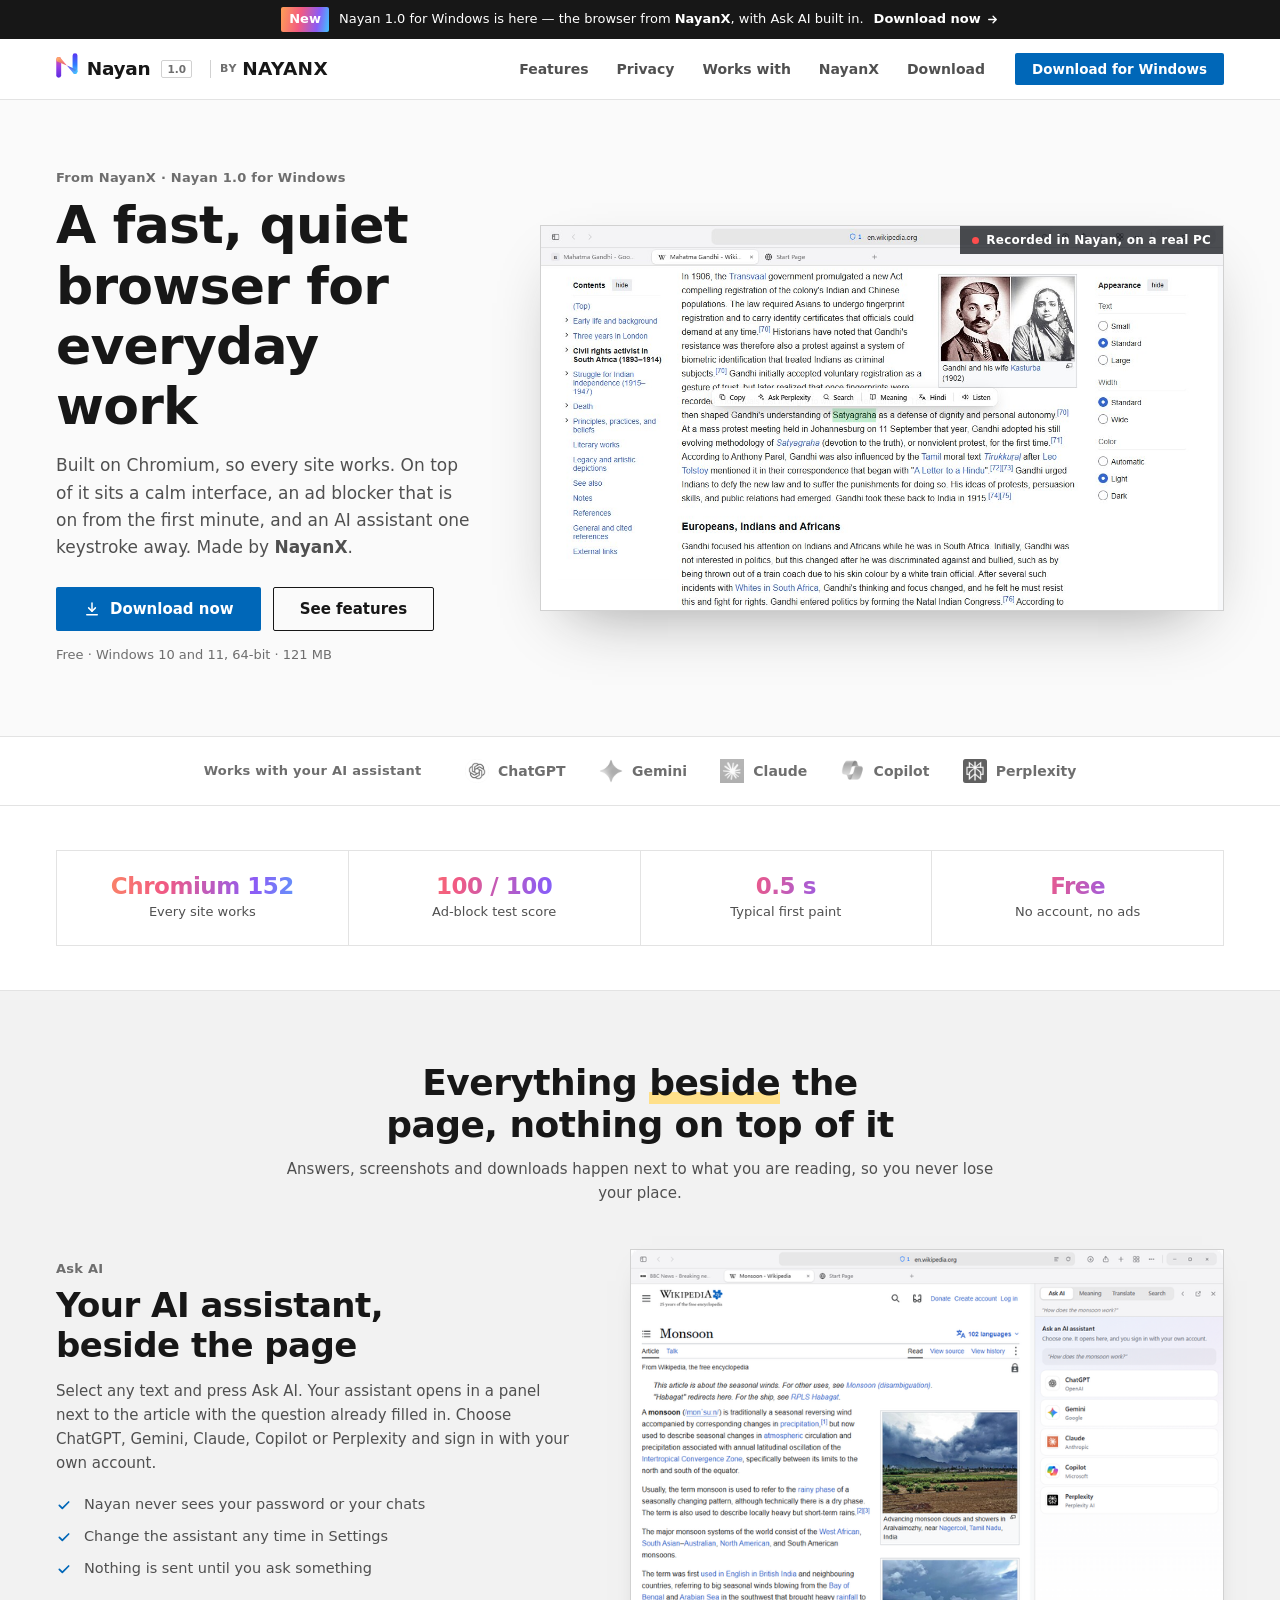
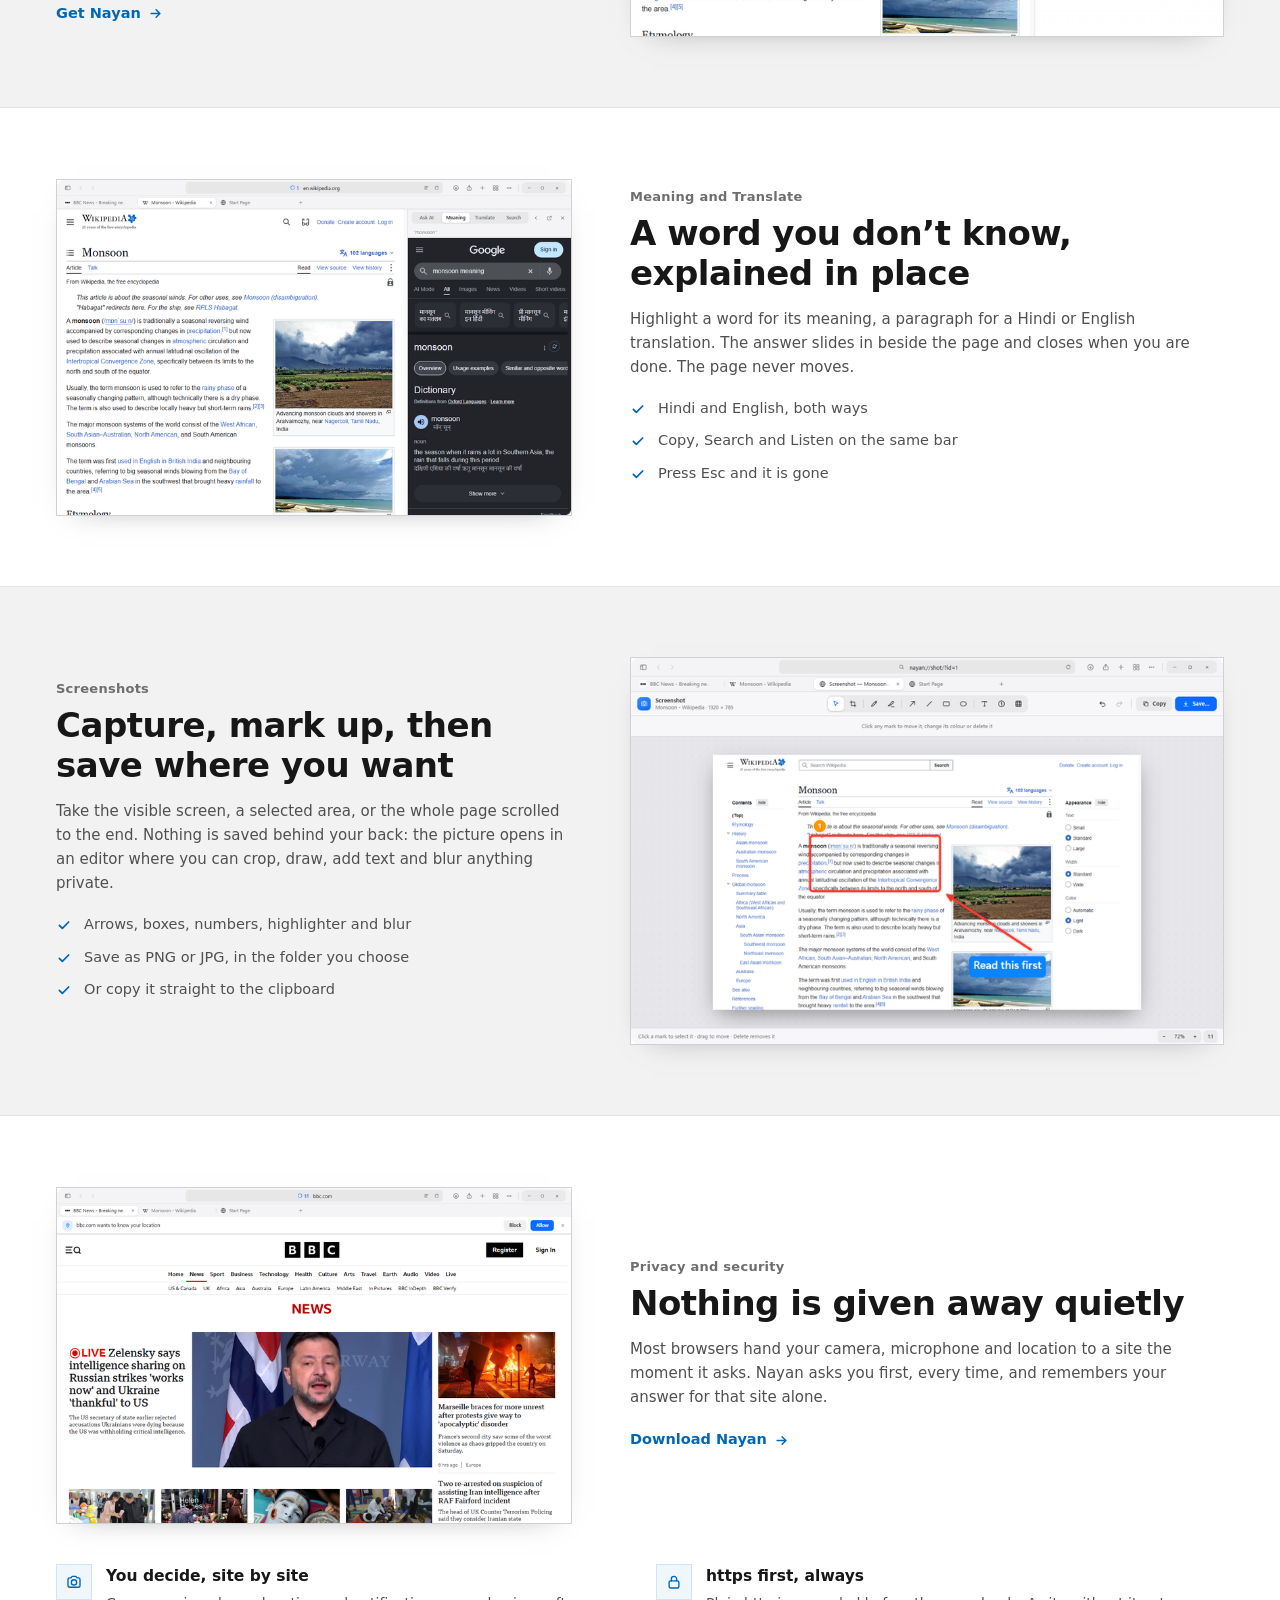
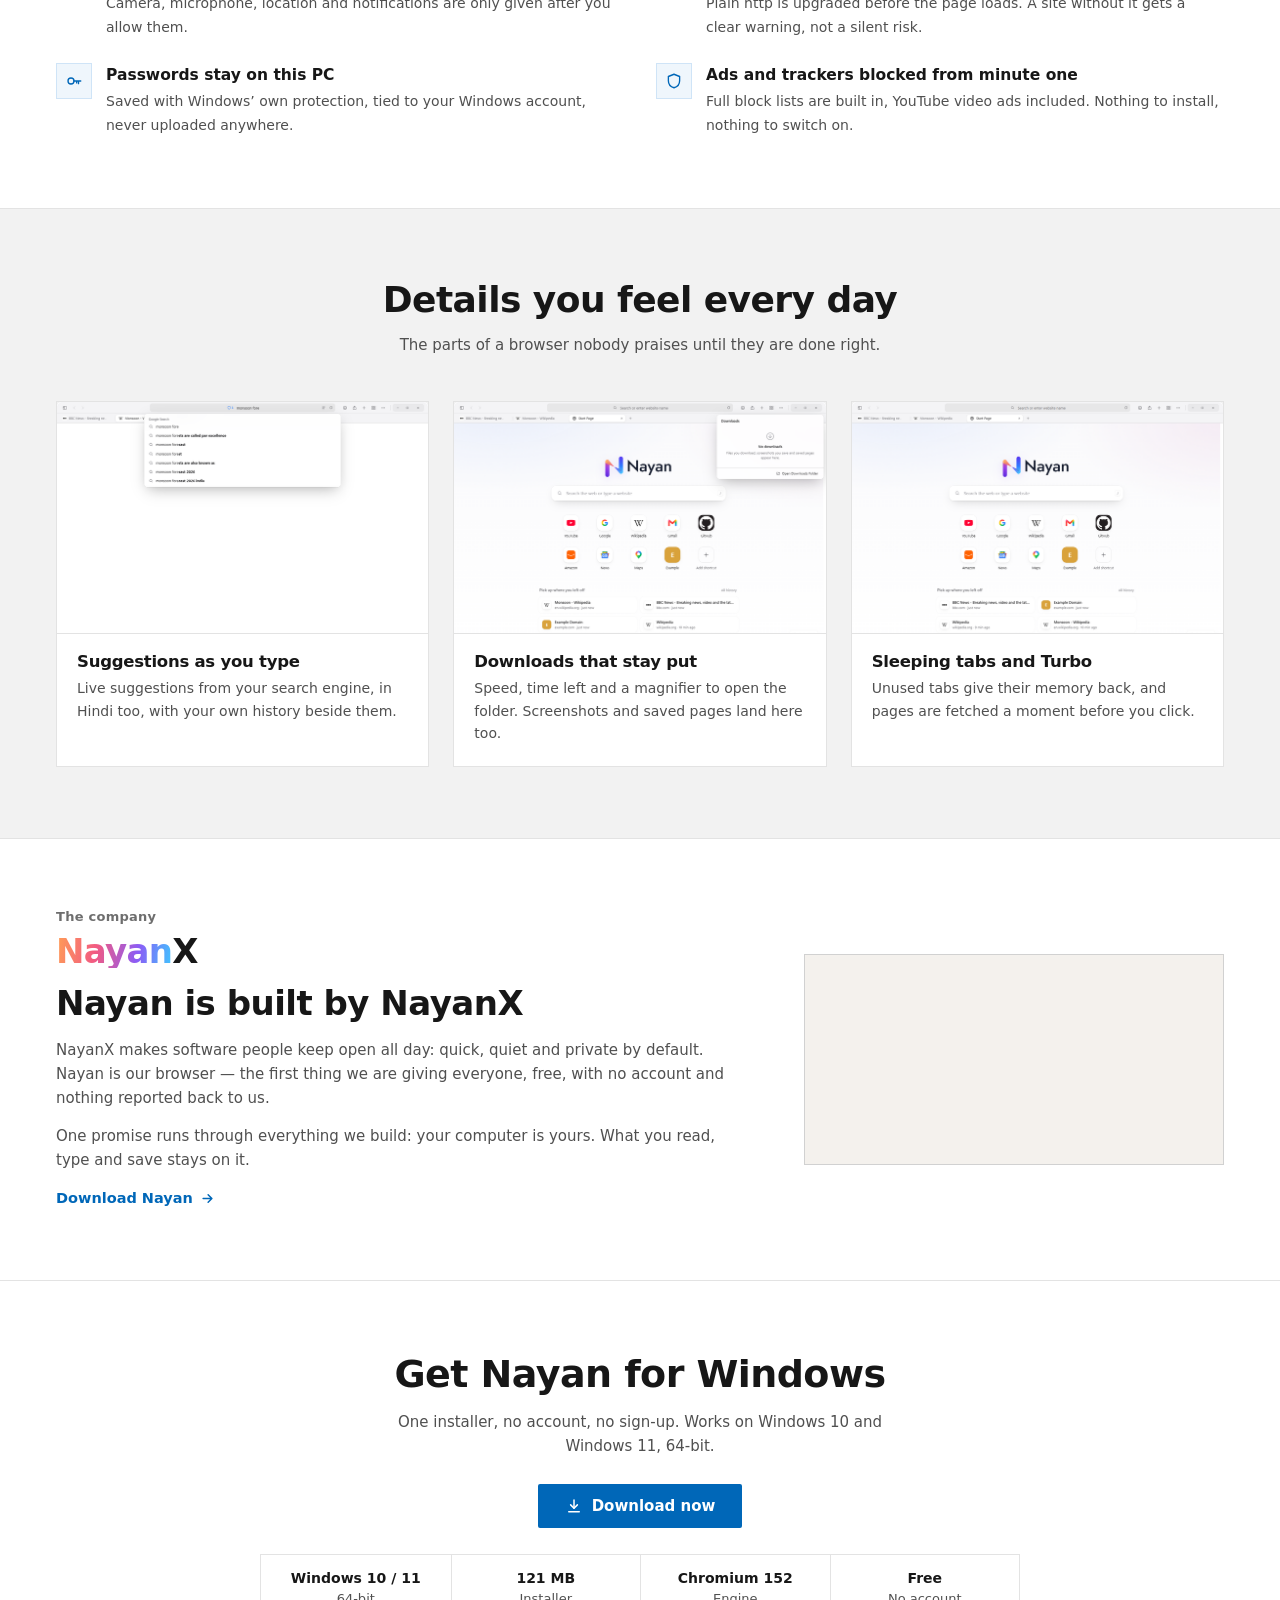
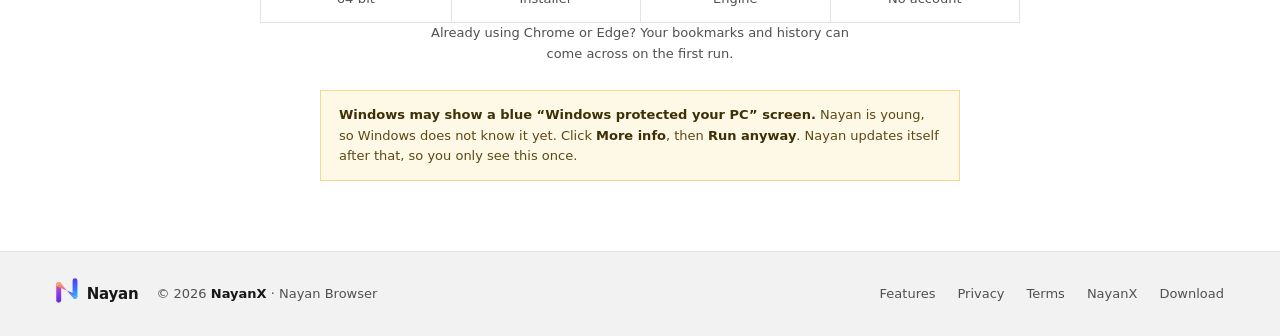
==== docs/index.html @ 3e7ee6d0 "Website: the Nayan page, terms and privacy" ====
<!doctype html>
<html lang="en">
<head>
<meta charset="utf-8">
<meta name="viewport" content="width=device-width, initial-scale=1">
<title>Nayan — a fast, quiet browser for Windows, by NayanX</title>
<meta name="description" content="Nayan is a free browser for Windows from NayanX. Ads and trackers blocked from the first minute, your AI assistant beside the page, and nothing reported back to us.">
<link rel="icon" href="img/icon.png">
<link rel="canonical" href="https://nayanxtech.github.io/nayan/">
<meta property="og:type" content="website">
<meta property="og:site_name" content="NayanX">
<meta property="og:title" content="Nayan — a fast, quiet browser for Windows">
<meta property="og:description" content="Free, from NayanX. Ads and trackers blocked, your AI assistant beside the page, nothing reported back to us.">
<meta property="og:image" content="https://nayanxtech.github.io/nayan/img/poster.jpg">
<meta property="og:url" content="https://nayanxtech.github.io/nayan/">
<meta name="twitter:card" content="summary_large_image">
<meta name="theme-color" content="#171717">
</head>
<body>
<style>
/* Microsoft's own look: Segoe UI, white and light-grey bands, one blue, square-ish edges, thin rules, no gradients
   except the product's own logo. Layout: thin top bar, two-column hero, alternating bands, card row, download band. */
:root {
  --bg: #FFFFFF; --band: #F2F2F2; --band-2: #FAFAFA;
  --ink: #171717; --ink-2: #505050; --ink-3: #6E6E6E; --line: #E3E3E3; --line-2: #D1D1D1;
  --blue: #0067B8; --blue-dark: #005499; --blue-light: #EFF6FC;
  --f: "Segoe UI Variable Text", "Segoe UI", system-ui, -apple-system, Roboto, Arial, sans-serif;
  --fd: "Segoe UI Variable Display", "Segoe UI Semibold", "Segoe UI", system-ui, Arial, sans-serif;
  --brand: "Segoe UI Variable Display", "Segoe UI", system-ui, Arial, sans-serif;
  color-scheme: light;
}
* { box-sizing: border-box; }
body { margin: 0; background: var(--bg); color: var(--ink); font: 400 15px/1.6 var(--f); -webkit-font-smoothing: antialiased; overflow-x: hidden; }
img { max-width: 100%; display: block; height: auto; }
a { color: var(--blue); }
h1, h2, h3, h4 { margin: 0; font-family: var(--fd); font-weight: 600; letter-spacing: -.015em; line-height: 1.16; text-wrap: balance; }
p { margin: 0; }
.wrap { max-width: 1200px; margin: 0 auto; padding-left: max(16px, env(safe-area-inset-left, 0px)); padding-right: max(16px, env(safe-area-inset-right, 0px)); }
.eyebrow { display: block; font: 600 13px var(--f); color: var(--ink-3); letter-spacing: .02em; margin-bottom: 10px; }

/* ---------- announcement strip + top bar ---------- */
.strip { background: #171717; color: #fff; font-size: 13px; }
.strip .wrap { display: flex; align-items: center; justify-content: center; gap: 10px; min-height: 36px; padding-block: 7px; text-align: center; flex-wrap: wrap; }
.strip .new { font-weight: 600; padding: 2px 8px; border-radius: 2px; background: linear-gradient(100deg, #FF9F55, #F25A82 40%, #8B5CF6 75%, #3FC6FF); }
.strip a { color: #fff; font-weight: 600; text-decoration: none; display: inline-flex; align-items: center; gap: 5px; }
.strip a:hover { text-decoration: underline; }
.strip svg { width: 13px; height: 13px; stroke: currentColor; fill: none; stroke-width: 2.4; stroke-linecap: round; stroke-linejoin: round; }

.nav { position: sticky; top: env(safe-area-inset-top, 0px); z-index: 30; background: rgba(255,255,255,.88); backdrop-filter: blur(16px) saturate(180%);
  border-bottom: 1px solid var(--line); transition: box-shadow .2s, background .2s; }
.nav.stuck { box-shadow: 0 1px 10px rgba(0,0,0,.07); background: rgba(255,255,255,.95); }
.nav::after { content: ""; position: absolute; left: 0; right: 0; bottom: -1px; height: 2px; opacity: 0;
  background: linear-gradient(100deg, #FF9F55, #F25A82 32%, #8B5CF6 66%, #3FC6FF); transition: opacity .25s; }
.nav.stuck::after { opacity: 1; }
body::before { content: ""; position: fixed; inset: 0 0 auto; height: env(safe-area-inset-top, 0px); z-index: 31; background: #171717; }
.nav .wrap { display: flex; align-items: center; gap: 28px; height: 60px; }
.brand { display: flex; align-items: center; gap: 9px; text-decoration: none; color: var(--ink); }
.brand svg { height: 25px; width: auto; overflow: visible; }
.brand b { font: 600 18.5px/1 var(--brand); letter-spacing: -.015em; }
.brand .ver { font: 600 10.5px/1 var(--f); color: var(--ink-3); border: 1px solid var(--line-2); border-radius: 2px; padding: 3px 5px; margin-left: 2px; }
.links { margin-left: auto; display: flex; gap: 4px; align-items: center; }
.links a.nl { text-decoration: none; font-size: 14px; font-weight: 600; color: var(--ink-2); padding: 8px 12px; position: relative; }
.links a.nl:hover { color: var(--ink); }
.links a.nl::after { content: ""; position: absolute; left: 12px; right: 12px; bottom: 2px; height: 2px; background: var(--blue); transform: scaleX(0); transform-origin: left; transition: transform .22s; }
.links a.nl:hover::after { transform: scaleX(1); }
.links .btn { margin-left: 14px; }
@media (max-width: 860px) { .links a.nl { display: none; } .links .btn { margin-left: 0; } .brand .ver { display: none; } }

/* ---------- works with (thin band) ---------- */
.avail { background: var(--bg); border-bottom: 1px solid var(--line); }
.avail .wrap { display: flex; align-items: center; justify-content: center; gap: clamp(18px, 3.4vw, 46px); padding-block: 22px; flex-wrap: wrap; }
.avail .lbl { font-size: 13px; font-weight: 600; color: var(--ink-3); letter-spacing: .02em; white-space: nowrap; }
.avail .logos { display: flex; align-items: center; gap: clamp(16px, 2.6vw, 38px); flex-wrap: wrap; justify-content: center; }
.avail .one { display: flex; align-items: center; gap: 9px; filter: grayscale(1); opacity: .62; transition: filter .25s, opacity .25s, transform .25s; }
.avail .one:hover { filter: none; opacity: 1; transform: translateY(-1px); }
.avail .one img { width: 24px; height: 24px; object-fit: contain; }
.avail .one span { font-size: 14px; font-weight: 600; color: var(--ink); white-space: nowrap; }
@media (max-width: 620px) { .avail .one span { display: none; } .avail .one img { width: 28px; height: 28px; } }

/* ---------- buttons ---------- */
.btn { position: relative; overflow: hidden; display: inline-flex; align-items: center; justify-content: center; gap: 9px; min-height: 44px; padding: 0 26px; border: 1px solid transparent; border-radius: 2px;
  font: 600 15px var(--f); color: #fff; background: var(--blue); cursor: pointer; text-decoration: none; transition: background .15s, box-shadow .2s, transform .12s; }
.btn:hover { background: var(--blue-dark); box-shadow: 0 6px 18px -8px rgba(0,103,184,.8); transform: translateY(-1px); }
.btn:active { transform: translateY(0); }
.btn::after { content: ""; position: absolute; top: 0; bottom: 0; width: 55%; left: -70%; transform: skewX(-20deg);
  background: linear-gradient(90deg, transparent, rgba(255,255,255,.28), transparent); transition: left .6s; }
.btn:hover::after { left: 130%; }
.btn.sm { min-height: 32px; padding: 0 16px; font-size: 13.5px; }
.btn.alt { background: transparent; color: var(--ink); border-color: var(--ink); }
.btn.alt:hover { background: rgba(0,0,0,.05); }
.btn svg { width: 18px; height: 18px; stroke: currentColor; fill: none; stroke-width: 2; stroke-linecap: round; stroke-linejoin: round; }
a:focus-visible, .btn:focus-visible { outline: 2px solid var(--ink); outline-offset: 2px; }
.link { display: inline-flex; align-items: center; gap: 7px; color: var(--blue); font-weight: 600; text-decoration: none; font-size: 14.5px; }
.link:hover { text-decoration: underline; }
.link svg { width: 15px; height: 15px; stroke: currentColor; fill: none; stroke-width: 2.4; stroke-linecap: round; stroke-linejoin: round; }

/* ---------- hero ---------- */
.hero { background: var(--band-2); border-bottom: 1px solid var(--line); }
.hero .wrap { display: grid; grid-template-columns: minmax(0, 420px) minmax(0, 1fr); gap: clamp(28px, 5vw, 72px); align-items: center; padding-block: clamp(40px, 5.5vw, 72px); }
.hero h1 { font-size: clamp(32px, 4.4vw, 52px); font-weight: 600; margin-bottom: 16px; }
.hero p.lead { color: var(--ink-2); font-size: clamp(15px, 1.4vw, 17px); margin-bottom: 26px; }
.hero .cta { display: flex; gap: 12px; flex-wrap: wrap; }
.hero .meta { margin-top: 14px; color: var(--ink-3); font-size: 13px; }
.shot { border: 1px solid var(--line-2); background: #fff; position: relative; }
.hero .shot { box-shadow: 0 24px 60px -30px rgba(23,23,23,.4); }
.hero .shot::before { content: ""; position: absolute; inset: -28px -20px -10px; z-index: -1; border-radius: 50%; filter: blur(60px);
  background: radial-gradient(60% 60% at 30% 40%, rgba(124,77,255,.22), transparent 70%), radial-gradient(60% 60% at 75% 55%, rgba(63,198,255,.22), transparent 70%); }
@media (max-width: 900px) { .hero .wrap { grid-template-columns: 1fr; } }

/* ---------- bands ---------- */
.band { border-bottom: 1px solid var(--line); }
.band.grey { background: var(--band); }
.band .wrap { padding-block: clamp(44px, 5.5vw, 76px); }
.split { display: grid; grid-template-columns: minmax(0, 1fr) minmax(0, 1.15fr); gap: clamp(26px, 4.5vw, 64px); align-items: center; }
.split.rev .txt { order: 2; }
.split h2 { font-size: clamp(24px, 2.9vw, 34px); margin-bottom: 14px; }
.split > .txt > p { color: var(--ink-2); margin-bottom: 18px; }
.split ul { margin: 0 0 20px; padding: 0; list-style: none; display: flex; flex-direction: column; gap: 9px; }
.split li { display: grid; grid-template-columns: 18px 1fr; gap: 10px; font-size: 14.5px; color: var(--ink-2); }
.split li svg { width: 16px; height: 16px; margin-top: 4px; stroke: var(--blue); fill: none; stroke-width: 2.6; stroke-linecap: round; stroke-linejoin: round; }
@media (max-width: 900px) { .split { grid-template-columns: 1fr; } .split.rev .txt { order: 0; } }

/* ---------- section heading ---------- */
.head { max-width: 740px; margin-bottom: clamp(28px, 4vw, 44px); }
.head h2 { font-size: clamp(24px, 3vw, 36px); margin-bottom: 12px; }
.head p { color: var(--ink-2); }
.center { text-align: center; margin-left: auto; margin-right: auto; }

/* ---------- stats ---------- */
.stats { display: grid; grid-template-columns: repeat(4, 1fr); gap: 1px; background: var(--line); border: 1px solid var(--line); }
.stats div { background: var(--bg); padding: 22px 16px; text-align: center; }
.stats b { display: block; font: 600 23px var(--fd); letter-spacing: -.02em;
  background: linear-gradient(100deg, #FF9F55, #F25A82 35%, #8B5CF6 70%, #3FC6FF); -webkit-background-clip: text; background-clip: text; color: transparent; }
.stats div { transition: background .2s; } .stats div:hover { background: var(--band-2); }
.stats span { font-size: 13px; color: var(--ink-2); }
@media (max-width: 760px) { .stats { grid-template-columns: repeat(2, 1fr); } }

/* ---------- cards ---------- */
.cards { display: grid; grid-template-columns: repeat(3, minmax(0, 1fr)); gap: 24px; }
.card { background: var(--bg); border: 1px solid var(--line); display: flex; flex-direction: column; transition: transform .2s, box-shadow .2s, border-color .2s; }
.card:hover { transform: translateY(-3px); box-shadow: 0 16px 34px -20px rgba(23,23,23,.4); border-color: var(--line-2); }
.card .thumb { border-bottom: 1px solid var(--line); overflow: hidden; aspect-ratio: 16/10; background: var(--band); }
.card .thumb img { width: 100%; height: 100%; object-fit: cover; object-position: top left; }
.card .cap { padding: 18px 20px 22px; }
.card h4 { font-size: 16.5px; margin-bottom: 6px; }
.card p { color: var(--ink-2); font-size: 14px; }
@media (max-width: 900px) { .cards { grid-template-columns: 1fr; } }

/* ---------- privacy list ---------- */
.plist { display: grid; grid-template-columns: repeat(2, minmax(0, 1fr)); gap: 24px 32px; margin-top: clamp(26px, 3.5vw, 40px); }
.pitem { display: grid; grid-template-columns: 36px 1fr; gap: 14px; align-items: start; }
.pitem .ic { width: 36px; height: 36px; display: grid; place-items: center; background: var(--blue-light); border: 1px solid #CFE4F7; }
.pitem svg { width: 18px; height: 18px; stroke: var(--blue); fill: none; stroke-width: 1.8; stroke-linecap: round; stroke-linejoin: round; }
.pitem b { display: block; font-weight: 600; font-size: 15.5px; margin-bottom: 2px; }
.pitem span { color: var(--ink-2); font-size: 14px; }
@media (max-width: 760px) { .plist { grid-template-columns: 1fr; } }

/* ---------- download ---------- */
.get { text-align: center; }
.get h2 { font-size: clamp(26px, 3.2vw, 38px); margin-bottom: 14px; }
.get p { color: var(--ink-2); max-width: 52ch; margin: 0 auto 26px; }
.specs { display: flex; gap: 0; justify-content: center; flex-wrap: wrap; margin-top: 26px; border: 1px solid var(--line); max-width: 760px; margin-left: auto; margin-right: auto; }
.specs span { flex: 1 1 150px; padding: 12px 10px; font-size: 13px; color: var(--ink-2); border-left: 1px solid var(--line); background: var(--bg); }
.specs span:first-child { border-left: 0; }
.specs b { display: block; color: var(--ink); font-weight: 600; font-size: 14px; }
.note { margin-top: 20px; font-size: 13px; color: var(--ink-3); }
.warn { max-width: 640px; margin: 18px auto 0; padding: 14px 18px; border: 1px solid #F2D98E; background: #FEF8E7;
  font-size: 13px; line-height: 1.55; color: #5C4813; text-align: left; }
.warn b { color: #3D2F06; }
.toast { position: fixed; left: 50%; bottom: calc(20px + env(safe-area-inset-bottom, 0px)); transform: translateX(-50%); background: #171717; color: #fff;
  padding: 11px 18px; border-radius: 2px; font-size: 14px; z-index: 50; }

/* ---------- footer ---------- */
footer { background: var(--band); color: var(--ink-2); font-size: 13px; }
footer .wrap { padding-block: 26px; display: flex; gap: 18px; align-items: center; flex-wrap: wrap; }
footer a { color: var(--ink-2); text-decoration: none; }
footer a:hover { text-decoration: underline; }
footer .right { margin-left: auto; display: flex; gap: 22px; flex-wrap: wrap; }
/* images lift a little so the page feels alive without moving much */
.split .shot { transition: transform .25s, box-shadow .25s; box-shadow: 0 10px 30px -22px rgba(23,23,23,.5); }
.split .shot:hover { transform: translateY(-3px); box-shadow: 0 20px 44px -24px rgba(23,23,23,.45); }
.head h2 .u { display: inline-block; background: linear-gradient(180deg, transparent 72%, #FFE08A 72%); }
/* ---------- the maker's name, beside the product's ---------- */
.by { display: inline-flex; align-items: center; gap: 5px; font: 600 11px var(--f); letter-spacing: .06em; text-transform: uppercase;
  color: var(--ink-3); border-left: 1px solid var(--line-2); margin-left: 9px; padding-left: 9px; white-space: nowrap; }
.by b { color: var(--ink); font-weight: 700; letter-spacing: .02em; }
@media (max-width: 700px) { .nav .by { display: none; } }

/* ---------- film ---------- */
.vid { position: relative; border: 1px solid var(--line-2); background: #0B0D12; overflow: hidden; }
.vid video { display: block; width: 100%; height: auto; }
.hero .vid { box-shadow: 0 26px 64px -30px rgba(23,23,23,.45); }
.hero .vid::before { content: ""; position: absolute; inset: -30px -22px -12px; z-index: -1; border-radius: 50%; filter: blur(62px);
  background: radial-gradient(60% 60% at 30% 40%, rgba(124,77,255,.22), transparent 70%), radial-gradient(60% 60% at 75% 55%, rgba(63,198,255,.22), transparent 70%); }
.vid .tag { position: absolute; right: 0; top: 0; display: flex; align-items: center; gap: 7px; padding: 7px 12px;
  background: rgba(11,13,18,.72); color: #fff; font: 600 12px var(--f); letter-spacing: .02em; }
.vid .dot { width: 7px; height: 7px; border-radius: 50%; background: #FF4D4D; animation: blip 1.6s infinite; }
@keyframes blip { 0%, 100% { opacity: 1; } 50% { opacity: .25; } }

/* ---------- the company band ---------- */
.nx .wrap { display: grid; grid-template-columns: minmax(0, 1fr) minmax(0, 420px); gap: clamp(26px, 4.5vw, 64px); align-items: center; }
.nx h2 { font-size: clamp(24px, 3vw, 34px); margin-bottom: 14px; }
.nx p { color: var(--ink-2); margin-bottom: 14px; }
.nx .mark { display: inline-flex; align-items: baseline; font: 700 34px/1 var(--fd); letter-spacing: -.02em; margin-bottom: 16px; }
.nx .mark i { font-style: normal; background: linear-gradient(100deg, #FF9F55, #F25A82 35%, #8B5CF6 70%, #3FC6FF);
  -webkit-background-clip: text; background-clip: text; color: transparent; }
.nx .film { border: 1px solid var(--line-2); overflow: hidden; background: #F4F1ED; }
.nx .film video { display: block; width: 100%; height: auto; }
@media (max-width: 900px) { .nx .wrap { grid-template-columns: 1fr; } }

@media (prefers-reduced-motion: reduce) { *, .btn::after { transition: none !important; } }
</style>

<div class="strip">
  <div class="wrap">
    <span class="new">New</span>
    <span>Nayan 1.0 for Windows is here — the browser from <b>NayanX</b>, with Ask AI built in.</span>
    <a href="#get" data-get>Download now<svg viewBox="0 0 24 24"><path d="M5 12h13M13 6l6 6-6 6"/></svg></a>
  </div>
</div>

<header class="nav" id="nav">
  <div class="wrap">
    <a class="brand" href="#top" aria-label="Nayan, a browser by NayanX"><span id="logo"></span><b>Nayan</b><span class="ver">1.0</span><span class="by">by <b>NayanX</b></span></a>
    <nav class="links">
      <a class="nl" href="#features">Features</a>
      <a class="nl" href="#privacy">Privacy</a>
      <a class="nl" href="#works">Works with</a>
      <a class="nl" href="#nayanx">NayanX</a>
      <a class="nl" href="#get">Download</a>
      <a class="btn sm" href="#get" data-get>Download for Windows</a>
    </nav>
  </div>
</header>

<section class="hero" id="top">
  <div class="wrap">
    <div>
      <span class="eyebrow">From NayanX · Nayan 1.0 for Windows</span>
      <h1>A fast, quiet browser for everyday work</h1>
      <p class="lead">Built on Chromium, so every site works. On top of it sits a calm interface, an ad blocker that is on from
        the first minute, and an AI assistant one keystroke away. Made by <b>NayanX</b>.</p>
      <div class="cta">
        <a class="btn" href="#get" data-get><svg viewBox="0 0 24 24"><path d="M12 4v11"/><path d="M7.5 10.5L12 15l4.5-4.5"/><path d="M5 19.5h14"/></svg>Download now</a>
        <a class="btn alt" href="#features">See features</a>
      </div>
      <p class="meta">Free · Windows 10 and 11, 64-bit · 121 MB</p>
    </div>
    <div class="vid">
      <video src="demo.mp4" poster="img/poster.jpg" width="1280" height="720" autoplay muted loop playsinline preload="metadata"
             aria-label="Nayan searching for Mahatma Gandhi, opening Wikipedia, asking the AI about a word, taking a screenshot of a paragraph and switching to dark mode."></video>
      <span class="tag"><span class="dot"></span>Recorded in Nayan, on a real PC</span>
    </div>
  </div>
</section>

<section class="avail" id="works">
  <div class="wrap">
    <span class="lbl">Works with your AI assistant</span>
    <div class="logos">
      <span class="one"><img src="img/ai/chatgpt-128.png" width="128" height="128" loading="lazy" alt=""><span>ChatGPT</span></span>
      <span class="one"><img src="img/ai/gemini-128.png" width="128" height="128" loading="lazy" alt=""><span>Gemini</span></span>
      <span class="one"><img src="img/ai/claude-128.png" width="128" height="128" loading="lazy" alt=""><span>Claude</span></span>
      <span class="one"><img src="img/ai/copilot-128.png" width="128" height="128" loading="lazy" alt=""><span>Copilot</span></span>
      <span class="one"><img src="img/ai/perplexity-128.png" width="128" height="128" loading="lazy" alt=""><span>Perplexity</span></span>
    </div>
  </div>
</section>

<div class="band"><div class="wrap" style="padding-block:clamp(28px,3.5vw,44px)">
  <div class="stats">
    <div><b>Chromium 152</b><span>Every site works</span></div>
    <div><b>100 / 100</b><span>Ad-block test score</span></div>
    <div><b>0.5 s</b><span>Typical first paint</span></div>
    <div><b>Free</b><span>No account, no ads</span></div>
  </div>
</div></div>

<section class="band grey" id="features">
  <div class="wrap">
    <div class="head center">
      <h2>Everything <span class="u">beside</span> the page, nothing on top of it</h2>
      <p>Answers, screenshots and downloads happen next to what you are reading, so you never lose your place.</p>
    </div>
    <div class="split">
      <div class="txt">
        <span class="eyebrow">Ask AI</span>
        <h2>Your AI assistant, beside the page</h2>
        <p>Select any text and press Ask AI. Your assistant opens in a panel next to the article with the question already filled in. Choose ChatGPT, Gemini, Claude, Copilot or Perplexity and sign in with your own account.</p>
        <ul>
          <li><svg viewBox="0 0 24 24"><path d="M5 12.5l4.5 4.5L19 7.5"/></svg>Nayan never sees your password or your chats</li>
          <li><svg viewBox="0 0 24 24"><path d="M5 12.5l4.5 4.5L19 7.5"/></svg>Change the assistant any time in Settings</li>
          <li><svg viewBox="0 0 24 24"><path d="M5 12.5l4.5 4.5L19 7.5"/></svg>Nothing is sent until you ask something</li>
        </ul>
        <a class="link" href="#get" data-get>Get Nayan<svg viewBox="0 0 24 24"><path d="M5 12h13M13 6l6 6-6 6"/></svg></a>
      </div>
      <div class="shot">
        <img src="img/ai.png" srcset="img/ai-760.png 760w, img/ai.png 1320w" sizes="(max-width: 900px) 100vw, 640px"
             width="1320" height="860" loading="lazy" alt="A Wikipedia article with the Nayan side panel open, offering ChatGPT, Gemini, Claude, Copilot and Perplexity.">
      </div>
    </div>
  </div>
</section>

<section class="band">
  <div class="wrap">
    <div class="split rev">
      <div class="txt">
        <span class="eyebrow">Meaning and Translate</span>
        <h2>A word you don’t know, explained in place</h2>
        <p>Highlight a word for its meaning, a paragraph for a Hindi or English translation. The answer slides in beside the page and closes when you are done. The page never moves.</p>
        <ul>
          <li><svg viewBox="0 0 24 24"><path d="M5 12.5l4.5 4.5L19 7.5"/></svg>Hindi and English, both ways</li>
          <li><svg viewBox="0 0 24 24"><path d="M5 12.5l4.5 4.5L19 7.5"/></svg>Copy, Search and Listen on the same bar</li>
          <li><svg viewBox="0 0 24 24"><path d="M5 12.5l4.5 4.5L19 7.5"/></svg>Press Esc and it is gone</li>
        </ul>
      </div>
      <div class="shot">
        <img src="img/panel.png" srcset="img/panel-760.png 760w, img/panel.png 1320w" sizes="(max-width: 900px) 100vw, 640px"
             width="1320" height="860" loading="lazy" alt="The word monsoon selected on Wikipedia, with its dictionary meaning shown in the Nayan side panel.">
      </div>
    </div>
  </div>
</section>

<section class="band grey">
  <div class="wrap">
    <div class="split">
      <div class="txt">
        <span class="eyebrow">Screenshots</span>
        <h2>Capture, mark up, then save where you want</h2>
        <p>Take the visible screen, a selected area, or the whole page scrolled to the end. Nothing is saved behind your back: the picture opens in an editor where you can crop, draw, add text and blur anything private.</p>
        <ul>
          <li><svg viewBox="0 0 24 24"><path d="M5 12.5l4.5 4.5L19 7.5"/></svg>Arrows, boxes, numbers, highlighter and blur</li>
          <li><svg viewBox="0 0 24 24"><path d="M5 12.5l4.5 4.5L19 7.5"/></svg>Save as PNG or JPG, in the folder you choose</li>
          <li><svg viewBox="0 0 24 24"><path d="M5 12.5l4.5 4.5L19 7.5"/></svg>Or copy it straight to the clipboard</li>
        </ul>
      </div>
      <div class="shot">
        <img src="img/editor.png" srcset="img/editor-760.png 760w, img/editor.png 1320w" sizes="(max-width: 900px) 100vw, 640px"
             width="1320" height="860" loading="lazy" alt="The Nayan screenshot editor with a red box, an arrow, a numbered marker and a blue text label on a captured page.">
      </div>
    </div>
  </div>
</section>

<section class="band" id="privacy">
  <div class="wrap">
    <div class="split rev">
      <div class="txt">
        <span class="eyebrow">Privacy and security</span>
        <h2>Nothing is given away quietly</h2>
        <p>Most browsers hand your camera, microphone and location to a site the moment it asks. Nayan asks you first, every time, and remembers your answer for that site alone.</p>
        <a class="link" href="#get" data-get>Download Nayan<svg viewBox="0 0 24 24"><path d="M5 12h13M13 6l6 6-6 6"/></svg></a>
      </div>
      <div class="shot">
        <img src="img/perm.png" srcset="img/perm-760.png 760w, img/perm.png 1320w" sizes="(max-width: 900px) 100vw, 640px"
             width="1320" height="860" loading="lazy" alt="Nayan asking whether bbc.com may know your location, with Block and Allow buttons under the address bar.">
      </div>
    </div>
    <div class="plist">
      <div class="pitem"><span class="ic"><svg viewBox="0 0 24 24"><path d="M4 8.5a2 2 0 0 1 2-2h2l1.5-2h5L16 6.5h2a2 2 0 0 1 2 2V17a2 2 0 0 1-2 2H6a2 2 0 0 1-2-2z"/><circle cx="12" cy="12.5" r="3.5"/></svg></span>
        <div><b>You decide, site by site</b><span>Camera, microphone, location and notifications are only given after you allow them.</span></div></div>
      <div class="pitem"><span class="ic"><svg viewBox="0 0 24 24"><rect x="5.5" y="10.5" width="13" height="9.5" rx="2"/><path d="M8.5 10.5V8a3.5 3.5 0 0 1 7 0v2.5"/></svg></span>
        <div><b>https first, always</b><span>Plain http is upgraded before the page loads. A site without it gets a clear warning, not a silent risk.</span></div></div>
      <div class="pitem"><span class="ic"><svg viewBox="0 0 24 24"><circle cx="8" cy="12" r="4"/><path d="M12 12h9M18 12v3.5M15.5 12v2.5"/></svg></span>
        <div><b>Passwords stay on this PC</b><span>Saved with Windows’ own protection, tied to your Windows account, never uploaded anywhere.</span></div></div>
      <div class="pitem"><span class="ic"><svg viewBox="0 0 24 24"><path d="M12 3l7.5 3v5.5c0 4.6-3.2 8.2-7.5 9.5-4.3-1.3-7.5-4.9-7.5-9.5V6z"/></svg></span>
        <div><b>Ads and trackers blocked from minute one</b><span>Full block lists are built in, YouTube video ads included. Nothing to install, nothing to switch on.</span></div></div>
    </div>
  </div>
</section>

<section class="band grey">
  <div class="wrap">
    <div class="head center"><h2>Details you feel every day</h2><p>The parts of a browser nobody praises until they are done right.</p></div>
    <div class="cards">
      <article class="card">
        <div class="thumb"><img src="img/suggest-760.png" width="760" height="495" loading="lazy" alt="Search suggestions appearing under the Nayan address bar as a word is typed."></div>
        <div class="cap"><h4>Suggestions as you type</h4><p>Live suggestions from your search engine, in Hindi too, with your own history beside them.</p></div>
      </article>
      <article class="card">
        <div class="thumb"><img src="img/downloads-760.png" width="760" height="495" loading="lazy" alt="The Nayan downloads menu in the corner of the window, listing finished files."></div>
        <div class="cap"><h4>Downloads that stay put</h4><p>Speed, time left and a magnifier to open the folder. Screenshots and saved pages land here too.</p></div>
      </article>
      <article class="card">
        <div class="thumb"><img src="img/start-760.png" width="760" height="495" loading="lazy" alt="The Nayan Start Page with shortcuts and the pages you had open."></div>
        <div class="cap"><h4>Sleeping tabs and Turbo</h4><p>Unused tabs give their memory back, and pages are fetched a moment before you click.</p></div>
      </article>
    </div>
  </div>
</section>

<section class="band nx" id="nayanx">
  <div class="wrap">
    <div>
      <span class="eyebrow">The company</span>
      <div class="mark"><i>Nayan</i>X</div>
      <h2>Nayan is built by NayanX</h2>
      <p>NayanX makes software people keep open all day: quick, quiet and private by default. Nayan is our browser &mdash;
        the first thing we are giving everyone, free, with no account and nothing reported back to us.</p>
      <p>One promise runs through everything we build: your computer is yours. What you read, type and save stays on it.</p>
      <a class="link" href="#get" data-get>Download Nayan<svg viewBox="0 0 24 24"><path d="M5 12h13M13 6l6 6-6 6"/></svg></a>
    </div>
    <div class="film">
      <video src="intro.mp4" width="1280" height="720" autoplay muted loop playsinline preload="metadata"
             aria-label="The Nayan logo being drawn, from NayanX."></video>
    </div>
  </div>
</section>

<section class="band get" id="get">
  <div class="wrap">
    <h2>Get Nayan for Windows</h2>
    <p>One installer, no account, no sign-up. Works on Windows 10 and Windows 11, 64-bit.</p>
    <a class="btn" href="#get" data-get><svg viewBox="0 0 24 24"><path d="M12 4v11"/><path d="M7.5 10.5L12 15l4.5-4.5"/><path d="M5 19.5h14"/></svg>Download now</a>
    <div class="specs">
      <span><b>Windows 10 / 11</b>64-bit</span>
      <span><b>121 MB</b>Installer</span>
      <span><b>Chromium 152</b>Engine</span>
      <span><b>Free</b>No account</span>
    </div>
    <p class="note">Already using Chrome or Edge? Your bookmarks and history can come across on the first run.</p>
    <div class="warn">
      <b>Windows may show a blue &ldquo;Windows protected your PC&rdquo; screen.</b>
      Nayan is young, so Windows does not know it yet. Click <b>More info</b>, then <b>Run anyway</b>.
      Nayan updates itself after that, so you only see this once.
    </div>
  </div>
</section>

<footer>
  <div class="wrap">
    <span class="brand"><span id="logo2"></span><b style="font-size:15px">Nayan</b></span>
    <span>© 2026 <b style="color:var(--ink)">NayanX</b> · Nayan Browser</span>
    <span class="right"><a href="#features">Features</a><a href="privacy.html">Privacy</a><a href="terms.html">Terms</a><a href="#nayanx">NayanX</a><a href="#get">Download</a></span>
  </div>
</footer>

<script>
"use strict";
// The installer always lives at the newest GitHub release, under the same name, so this link never goes stale.
const DOWNLOAD_URL = "https://github.com/nayanxtech/nayan/releases/latest/download/Nayan-Setup.exe";

const LOGO = `<svg viewBox="10 4 80 92" aria-hidden="true"><defs>
<linearGradient id="la" gradientUnits="userSpaceOnUse" x1="0" y1="19" x2="0" y2="95"><stop offset="0" stop-color="#F0547A"/><stop offset=".45" stop-color="#9B3FE6"/><stop offset="1" stop-color="#5B2BE0"/></linearGradient>
<linearGradient id="lb" gradientUnits="userSpaceOnUse" x1="0" y1="5" x2="0" y2="81"><stop offset="0" stop-color="#5A35F2"/><stop offset=".55" stop-color="#2F7BFF"/><stop offset="1" stop-color="#4FD2FF"/></linearGradient>
<linearGradient id="lc" gradientUnits="userSpaceOnUse" x1="12.74" y1="22.68" x2="50" y2="50"><stop offset="0" stop-color="#FFB066"/><stop offset="1" stop-color="#F25A82"/></linearGradient>
<linearGradient id="ld" gradientUnits="userSpaceOnUse" x1="50" y1="50" x2="87.26" y2="77.32"><stop offset="0" stop-color="#7C4DFF"/><stop offset="1" stop-color="#3FC6FF"/></linearGradient></defs>
<g stroke-linecap="round" fill="none"><line x1="20" y1="86" x2="20" y2="28" stroke="url(#la)" stroke-width="18"/><line x1="80" y1="72" x2="80" y2="14" stroke="url(#lb)" stroke-width="18"/></g>
<path d="M14.68 35.26 A9 9 0 0 1 25.32 20.74 L50 50 Z" fill="url(#lc)"/><path d="M85.32 64.74 A9 9 0 0 1 74.68 79.26 L50 50 Z" fill="url(#ld)"/>
<path d="M20 28 L14.68 35.26 L50 50 Z" fill="#3A0A3A" fill-opacity=".08"/><path d="M80 72 L85.32 64.74 L50 50 Z" fill="#0A1A4A" fill-opacity=".12"/></svg>`;
document.getElementById("logo").innerHTML = LOGO;
document.getElementById("logo2").innerHTML = LOGO;

const nav = document.getElementById("nav");
const onScroll = () => nav.classList.toggle("stuck", window.scrollY > 8);
addEventListener("scroll", onScroll, { passive: true }); onScroll();

let toastT = null;
function toast(msg) {
  let t = document.querySelector(".toast");
  if (!t) { t = document.createElement("div"); t.className = "toast"; document.body.appendChild(t); }
  t.textContent = msg; clearTimeout(toastT); toastT = setTimeout(() => t.remove(), 3200);
}
// the films only run while they are on the screen, so the page stays light
const films = [...document.querySelectorAll("video")];
if ("IntersectionObserver" in window) {
  const io = new IntersectionObserver((es) => {
    for (const e of es) { const v = e.target; if (e.isIntersecting) v.play().catch(() => {}); else v.pause(); }
  }, { threshold: .18 });
  for (const v of films) io.observe(v);
}
for (const v of films) v.addEventListener("click", () => { if (v.paused) v.play().catch(() => {}); else v.pause(); });

for (const b of document.querySelectorAll("[data-get]")) {
  if (DOWNLOAD_URL) { b.href = DOWNLOAD_URL; b.setAttribute("download", ""); continue; }
  b.addEventListener("click", (e) => { if (b.closest("#get")) { e.preventDefault(); toast("The download link is not set yet."); } });
}
</script>

</body>
</html>
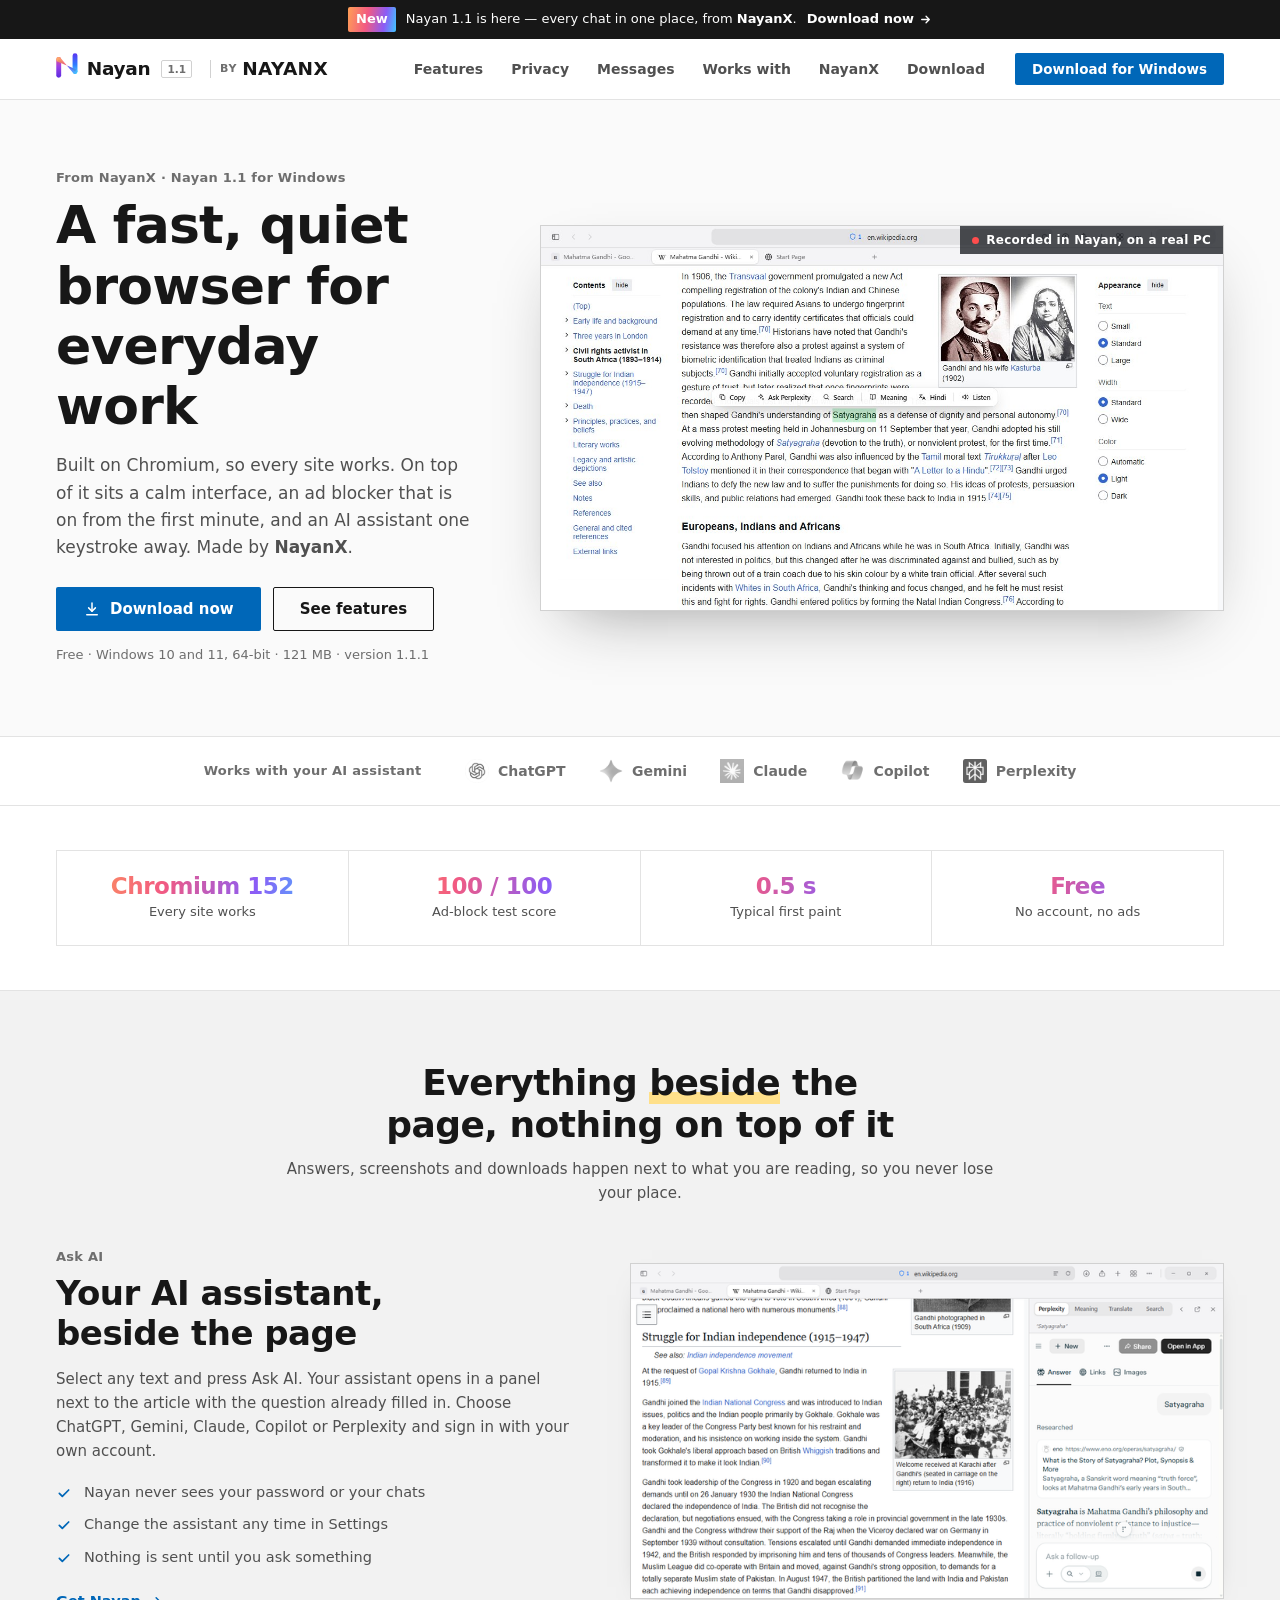
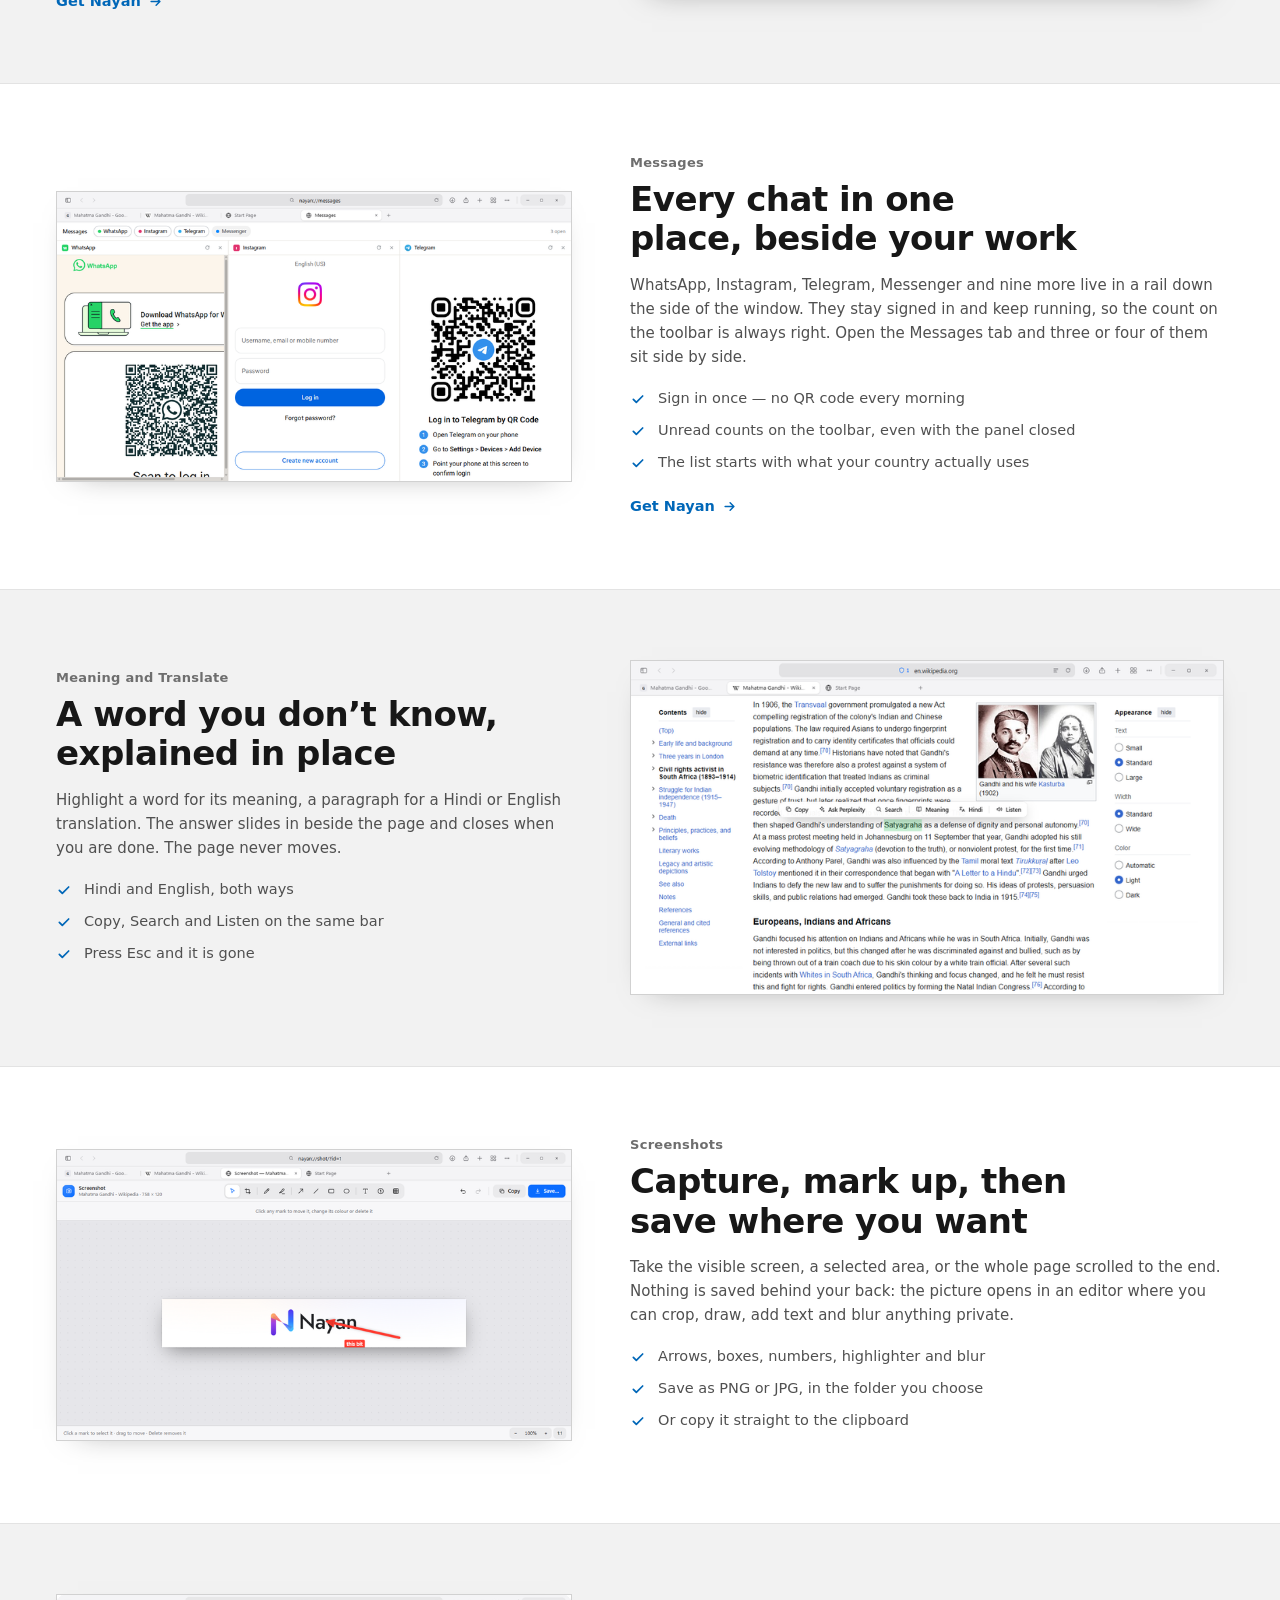
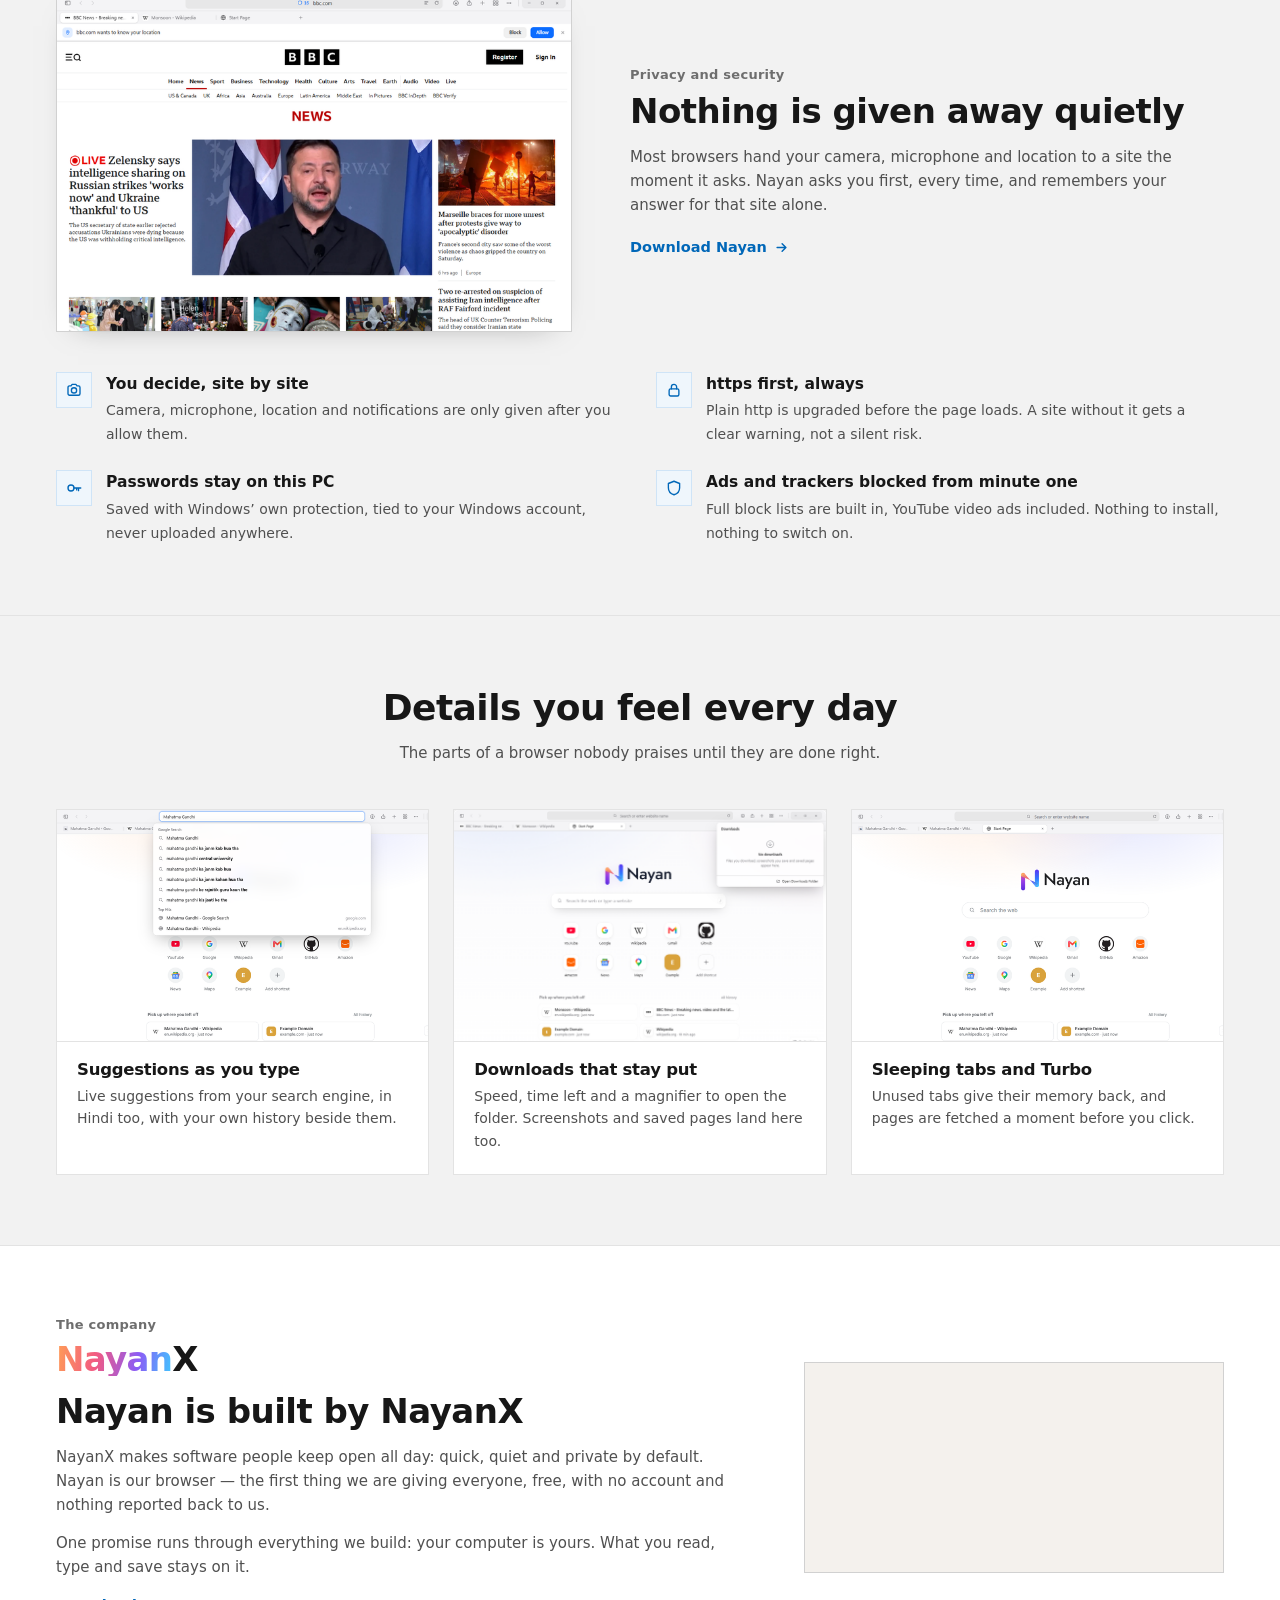
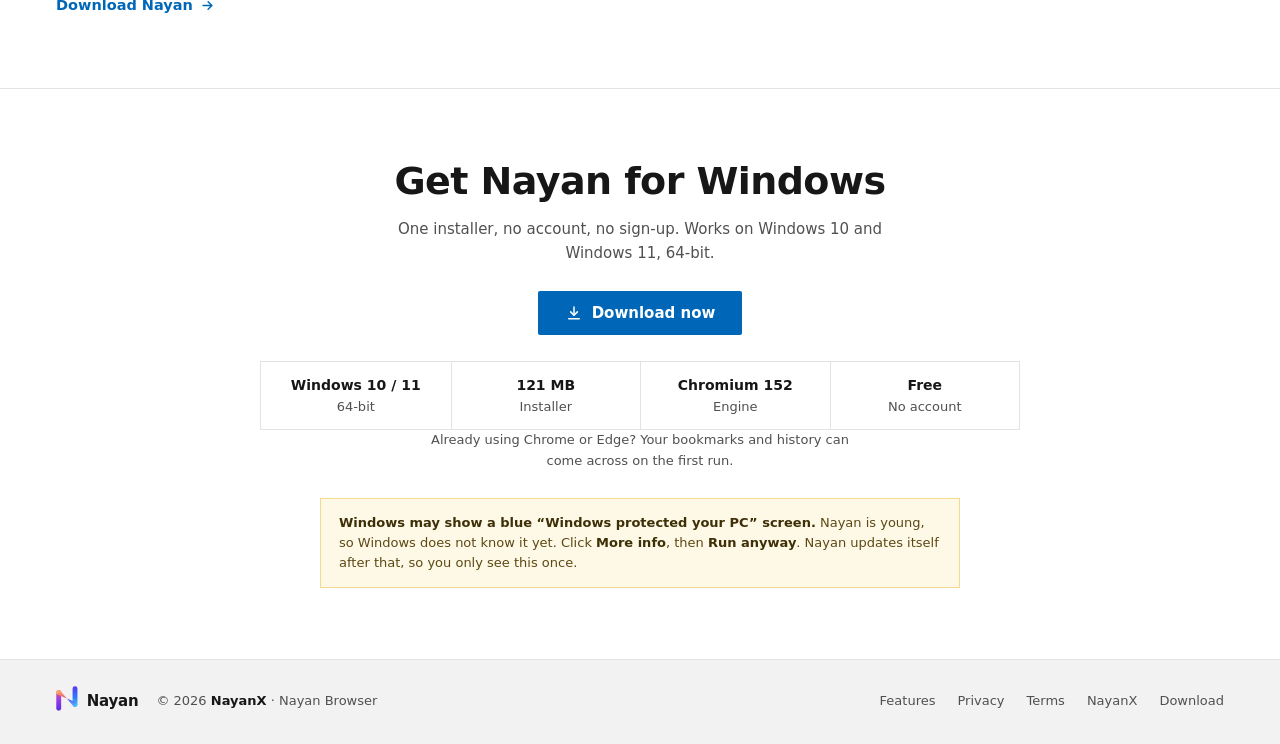
==== commit 9c067af1: "Website: messengers, the new start page, 1.1" ====
--- a/docs/index.html
+++ b/docs/index.html
@@ -6,13 +6,13 @@
 <title>Nayan — a fast, quiet browser for Windows, by NayanX</title>
 <meta name="description" content="Nayan is a free browser for Windows from NayanX. Ads and trackers blocked from the first minute, your AI assistant beside the page, and nothing reported back to us.">
 <link rel="icon" href="img/icon.png">
-<link rel="canonical" href="https://nayanxtech.github.io/nayan/">
+<link rel="canonical" href="https://nayan.suryabharti.in/">
 <meta property="og:type" content="website">
 <meta property="og:site_name" content="NayanX">
 <meta property="og:title" content="Nayan — a fast, quiet browser for Windows">
 <meta property="og:description" content="Free, from NayanX. Ads and trackers blocked, your AI assistant beside the page, nothing reported back to us.">
-<meta property="og:image" content="https://nayanxtech.github.io/nayan/img/poster.jpg">
-<meta property="og:url" content="https://nayanxtech.github.io/nayan/">
+<meta property="og:image" content="https://nayan.suryabharti.in/img/poster.jpg">
+<meta property="og:url" content="https://nayan.suryabharti.in/">
 <meta name="twitter:card" content="summary_large_image">
 <meta name="theme-color" content="#171717">
 </head>
@@ -214,17 +214,18 @@
 <div class="strip">
   <div class="wrap">
     <span class="new">New</span>
-    <span>Nayan 1.0 for Windows is here — the browser from <b>NayanX</b>, with Ask AI built in.</span>
+    <span>Nayan 1.1 is here — every chat in one place, from <b>NayanX</b>.</span>
     <a href="#get" data-get>Download now<svg viewBox="0 0 24 24"><path d="M5 12h13M13 6l6 6-6 6"/></svg></a>
   </div>
 </div>
 
 <header class="nav" id="nav">
   <div class="wrap">
-    <a class="brand" href="#top" aria-label="Nayan, a browser by NayanX"><span id="logo"></span><b>Nayan</b><span class="ver">1.0</span><span class="by">by <b>NayanX</b></span></a>
+    <a class="brand" href="#top" aria-label="Nayan, a browser by NayanX"><span id="logo"></span><b>Nayan</b><span class="ver">1.1</span><span class="by">by <b>NayanX</b></span></a>
     <nav class="links">
       <a class="nl" href="#features">Features</a>
       <a class="nl" href="#privacy">Privacy</a>
+      <a class="nl" href="#messages">Messages</a>
       <a class="nl" href="#works">Works with</a>
       <a class="nl" href="#nayanx">NayanX</a>
       <a class="nl" href="#get">Download</a>
@@ -236,7 +237,7 @@
 <section class="hero" id="top">
   <div class="wrap">
     <div>
-      <span class="eyebrow">From NayanX · Nayan 1.0 for Windows</span>
+      <span class="eyebrow">From NayanX · Nayan 1.1 for Windows</span>
       <h1>A fast, quiet browser for everyday work</h1>
       <p class="lead">Built on Chromium, so every site works. On top of it sits a calm interface, an ad blocker that is on from
         the first minute, and an AI assistant one keystroke away. Made by <b>NayanX</b>.</p>
@@ -244,7 +245,7 @@
         <a class="btn" href="#get" data-get><svg viewBox="0 0 24 24"><path d="M12 4v11"/><path d="M7.5 10.5L12 15l4.5-4.5"/><path d="M5 19.5h14"/></svg>Download now</a>
         <a class="btn alt" href="#features">See features</a>
       </div>
-      <p class="meta">Free · Windows 10 and 11, 64-bit · 121 MB</p>
+      <p class="meta">Free · Windows 10 and 11, 64-bit · 121 MB · version 1.1.1</p>
     </div>
     <div class="vid">
       <video src="demo.mp4" poster="img/poster.jpg" width="1280" height="720" autoplay muted loop playsinline preload="metadata"
@@ -295,8 +296,8 @@
         <a class="link" href="#get" data-get>Get Nayan<svg viewBox="0 0 24 24"><path d="M5 12h13M13 6l6 6-6 6"/></svg></a>
       </div>
       <div class="shot">
-        <img src="img/ai.png" srcset="img/ai-760.png 760w, img/ai.png 1320w" sizes="(max-width: 900px) 100vw, 640px"
-             width="1320" height="860" loading="lazy" alt="A Wikipedia article with the Nayan side panel open, offering ChatGPT, Gemini, Claude, Copilot and Perplexity.">
+        <img src="img/ai.png" srcset="img/ai-760.png 760w, img/ai.png 1280w" sizes="(max-width: 900px) 100vw, 640px"
+             width="1280" height="720" loading="lazy" alt="A Wikipedia article with the Nayan side panel open, an assistant answering a question about a word from the page.">
       </div>
     </div>
   </div>
@@ -304,7 +305,31 @@
 
 <section class="band">
   <div class="wrap">
-    <div class="split rev">
+    <div class="split rev" id="messages">
+      <div class="txt">
+        <span class="eyebrow">Messages</span>
+        <h2>Every chat in one place, beside your work</h2>
+        <p>WhatsApp, Instagram, Telegram, Messenger and nine more live in a rail down the side of the window. They
+          stay signed in and keep running, so the count on the toolbar is always right. Open the Messages tab and
+          three or four of them sit side by side.</p>
+        <ul>
+          <li><svg viewBox="0 0 24 24"><path d="M5 12.5l4.5 4.5L19 7.5"/></svg>Sign in once &mdash; no QR code every morning</li>
+          <li><svg viewBox="0 0 24 24"><path d="M5 12.5l4.5 4.5L19 7.5"/></svg>Unread counts on the toolbar, even with the panel closed</li>
+          <li><svg viewBox="0 0 24 24"><path d="M5 12.5l4.5 4.5L19 7.5"/></svg>The list starts with what your country actually uses</li>
+        </ul>
+        <a class="link" href="#get" data-get>Get Nayan<svg viewBox="0 0 24 24"><path d="M5 12h13M13 6l6 6-6 6"/></svg></a>
+      </div>
+      <div class="shot">
+        <img src="img/messages.png" srcset="img/messages-760.png 760w, img/messages.png 1280w" sizes="(max-width: 900px) 100vw, 640px"
+             width="1280" height="720" loading="lazy" alt="The Nayan Messages tab with WhatsApp, Instagram and Telegram open side by side in three columns.">
+      </div>
+    </div>
+  </div>
+</section>
+
+<section class="band grey">
+  <div class="wrap">
+    <div class="split">
       <div class="txt">
         <span class="eyebrow">Meaning and Translate</span>
         <h2>A word you don’t know, explained in place</h2>
@@ -316,16 +341,16 @@
         </ul>
       </div>
       <div class="shot">
-        <img src="img/panel.png" srcset="img/panel-760.png 760w, img/panel.png 1320w" sizes="(max-width: 900px) 100vw, 640px"
-             width="1320" height="860" loading="lazy" alt="The word monsoon selected on Wikipedia, with its dictionary meaning shown in the Nayan side panel.">
-      </div>
-    </div>
-  </div>
-</section>
-
-<section class="band grey">
-  <div class="wrap">
-    <div class="split">
+        <img src="img/panel.png" srcset="img/panel-760.png 760w, img/panel.png 1280w" sizes="(max-width: 900px) 100vw, 640px"
+             width="1280" height="720" loading="lazy" alt="A word selected on Wikipedia, with Copy, Ask AI, Search, Meaning, Hindi and Listen offered right under it.">
+      </div>
+    </div>
+  </div>
+</section>
+
+<section class="band">
+  <div class="wrap">
+    <div class="split rev">
       <div class="txt">
         <span class="eyebrow">Screenshots</span>
         <h2>Capture, mark up, then save where you want</h2>
@@ -337,14 +362,14 @@
         </ul>
       </div>
       <div class="shot">
-        <img src="img/editor.png" srcset="img/editor-760.png 760w, img/editor.png 1320w" sizes="(max-width: 900px) 100vw, 640px"
-             width="1320" height="860" loading="lazy" alt="The Nayan screenshot editor with a red box, an arrow, a numbered marker and a blue text label on a captured page.">
-      </div>
-    </div>
-  </div>
-</section>
-
-<section class="band" id="privacy">
+        <img src="img/editor.png" srcset="img/editor-760.png 760w, img/editor.png 1280w" sizes="(max-width: 900px) 100vw, 640px"
+             width="1280" height="720" loading="lazy" alt="The Nayan screenshot editor: a paragraph captured from Wikipedia with a yellow highlight, a red arrow and a label.">
+      </div>
+    </div>
+  </div>
+</section>
+
+<section class="band grey" id="privacy">
   <div class="wrap">
     <div class="split rev">
       <div class="txt">
@@ -376,7 +401,7 @@
     <div class="head center"><h2>Details you feel every day</h2><p>The parts of a browser nobody praises until they are done right.</p></div>
     <div class="cards">
       <article class="card">
-        <div class="thumb"><img src="img/suggest-760.png" width="760" height="495" loading="lazy" alt="Search suggestions appearing under the Nayan address bar as a word is typed."></div>
+        <div class="thumb"><img src="img/suggest-760.png" width="760" height="428" loading="lazy" alt="Search suggestions appearing under the Nayan address bar as a word is typed."></div>
         <div class="cap"><h4>Suggestions as you type</h4><p>Live suggestions from your search engine, in Hindi too, with your own history beside them.</p></div>
       </article>
       <article class="card">
@@ -384,7 +409,7 @@
         <div class="cap"><h4>Downloads that stay put</h4><p>Speed, time left and a magnifier to open the folder. Screenshots and saved pages land here too.</p></div>
       </article>
       <article class="card">
-        <div class="thumb"><img src="img/start-760.png" width="760" height="495" loading="lazy" alt="The Nayan Start Page with shortcuts and the pages you had open."></div>
+        <div class="thumb"><img src="img/start-760.png" width="760" height="428" loading="lazy" alt="The Nayan Start Page: one search box and round shortcuts, nothing else."></div>
         <div class="cap"><h4>Sleeping tabs and Turbo</h4><p>Unused tabs give their memory back, and pages are fetched a moment before you click.</p></div>
       </article>
     </div>
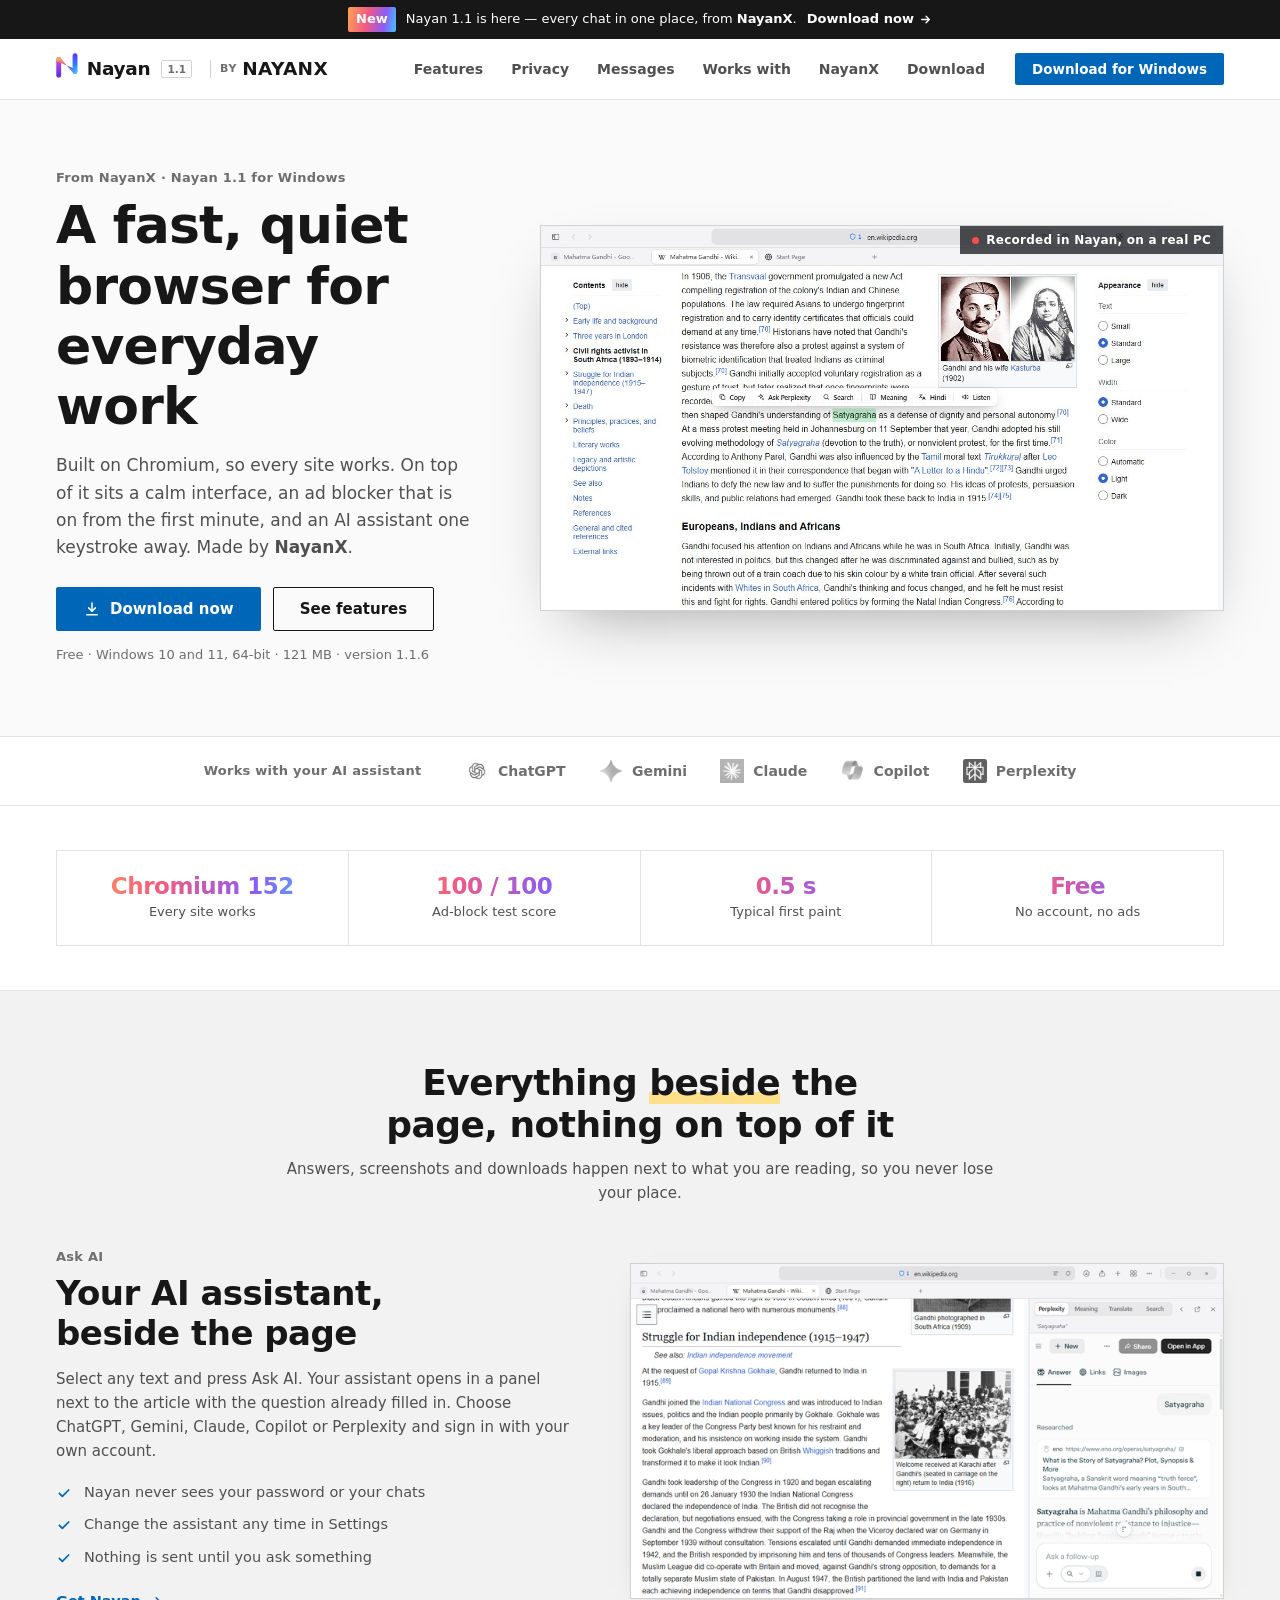
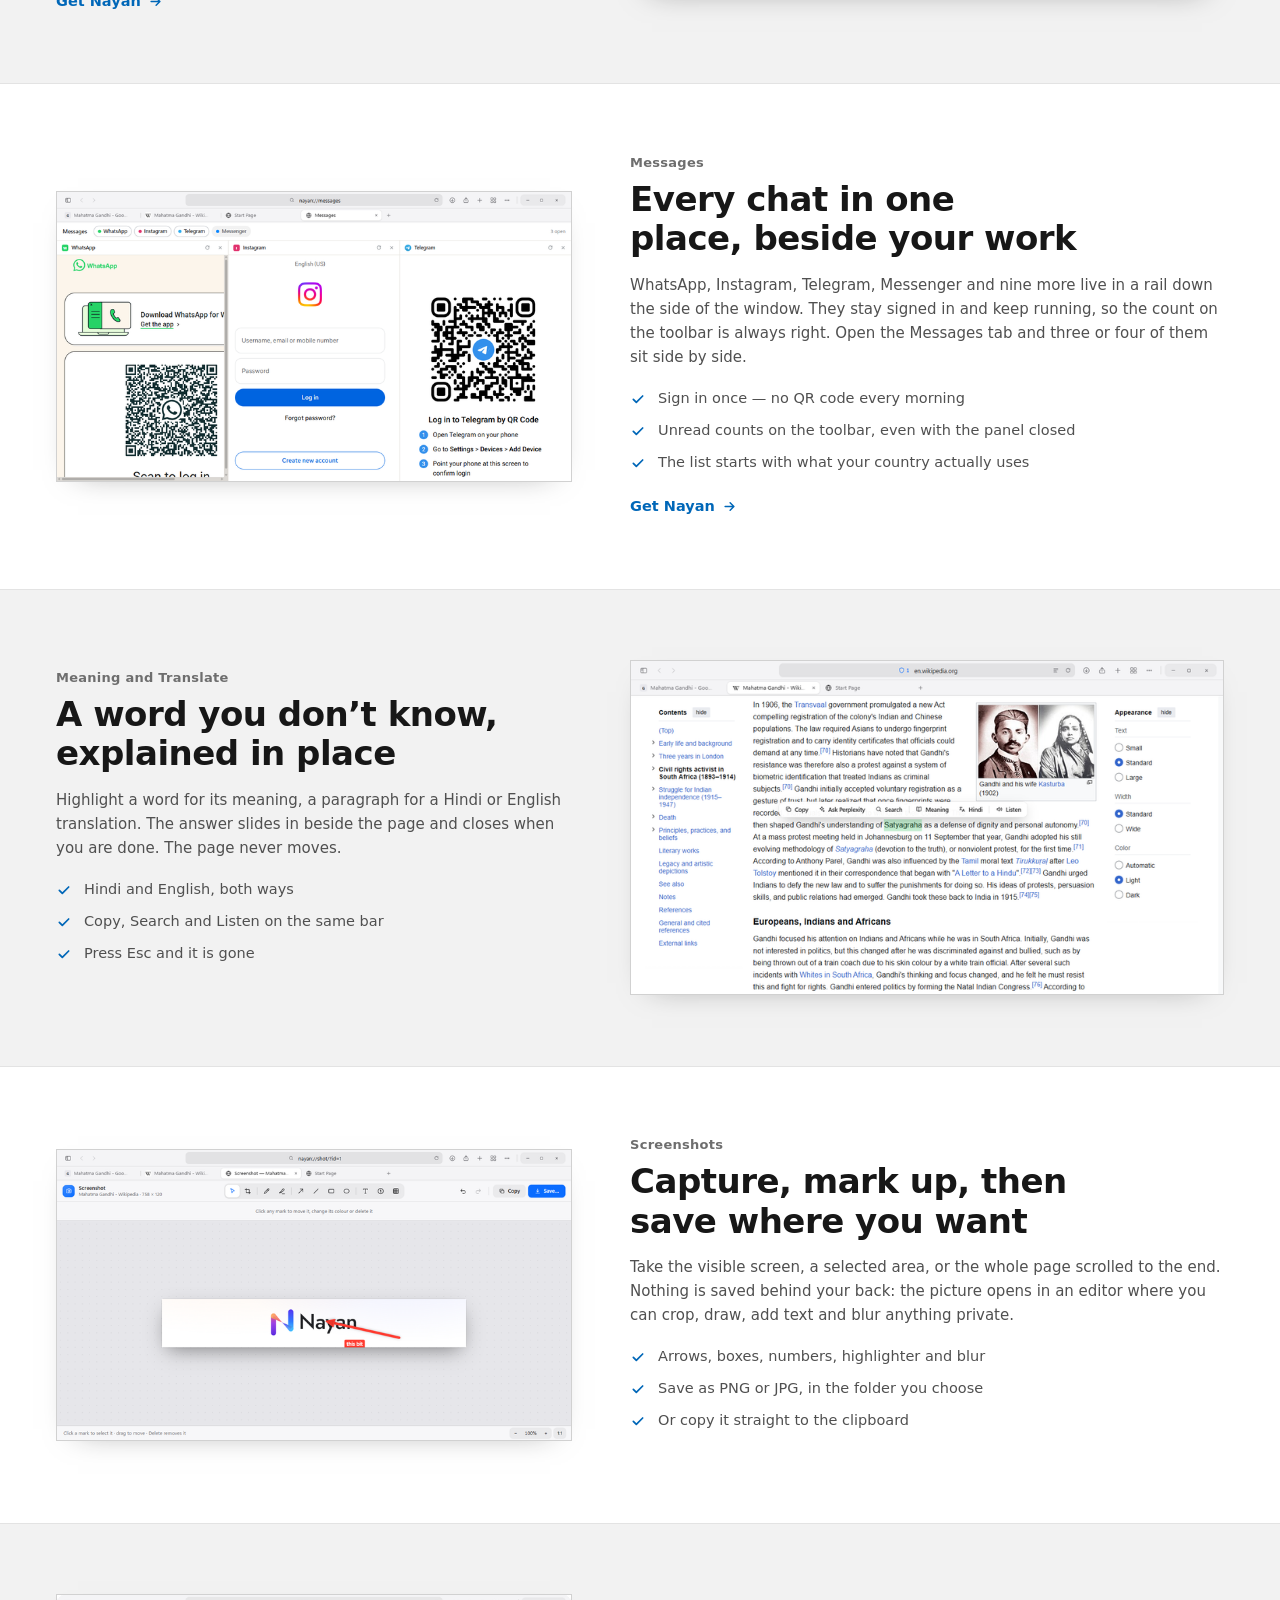
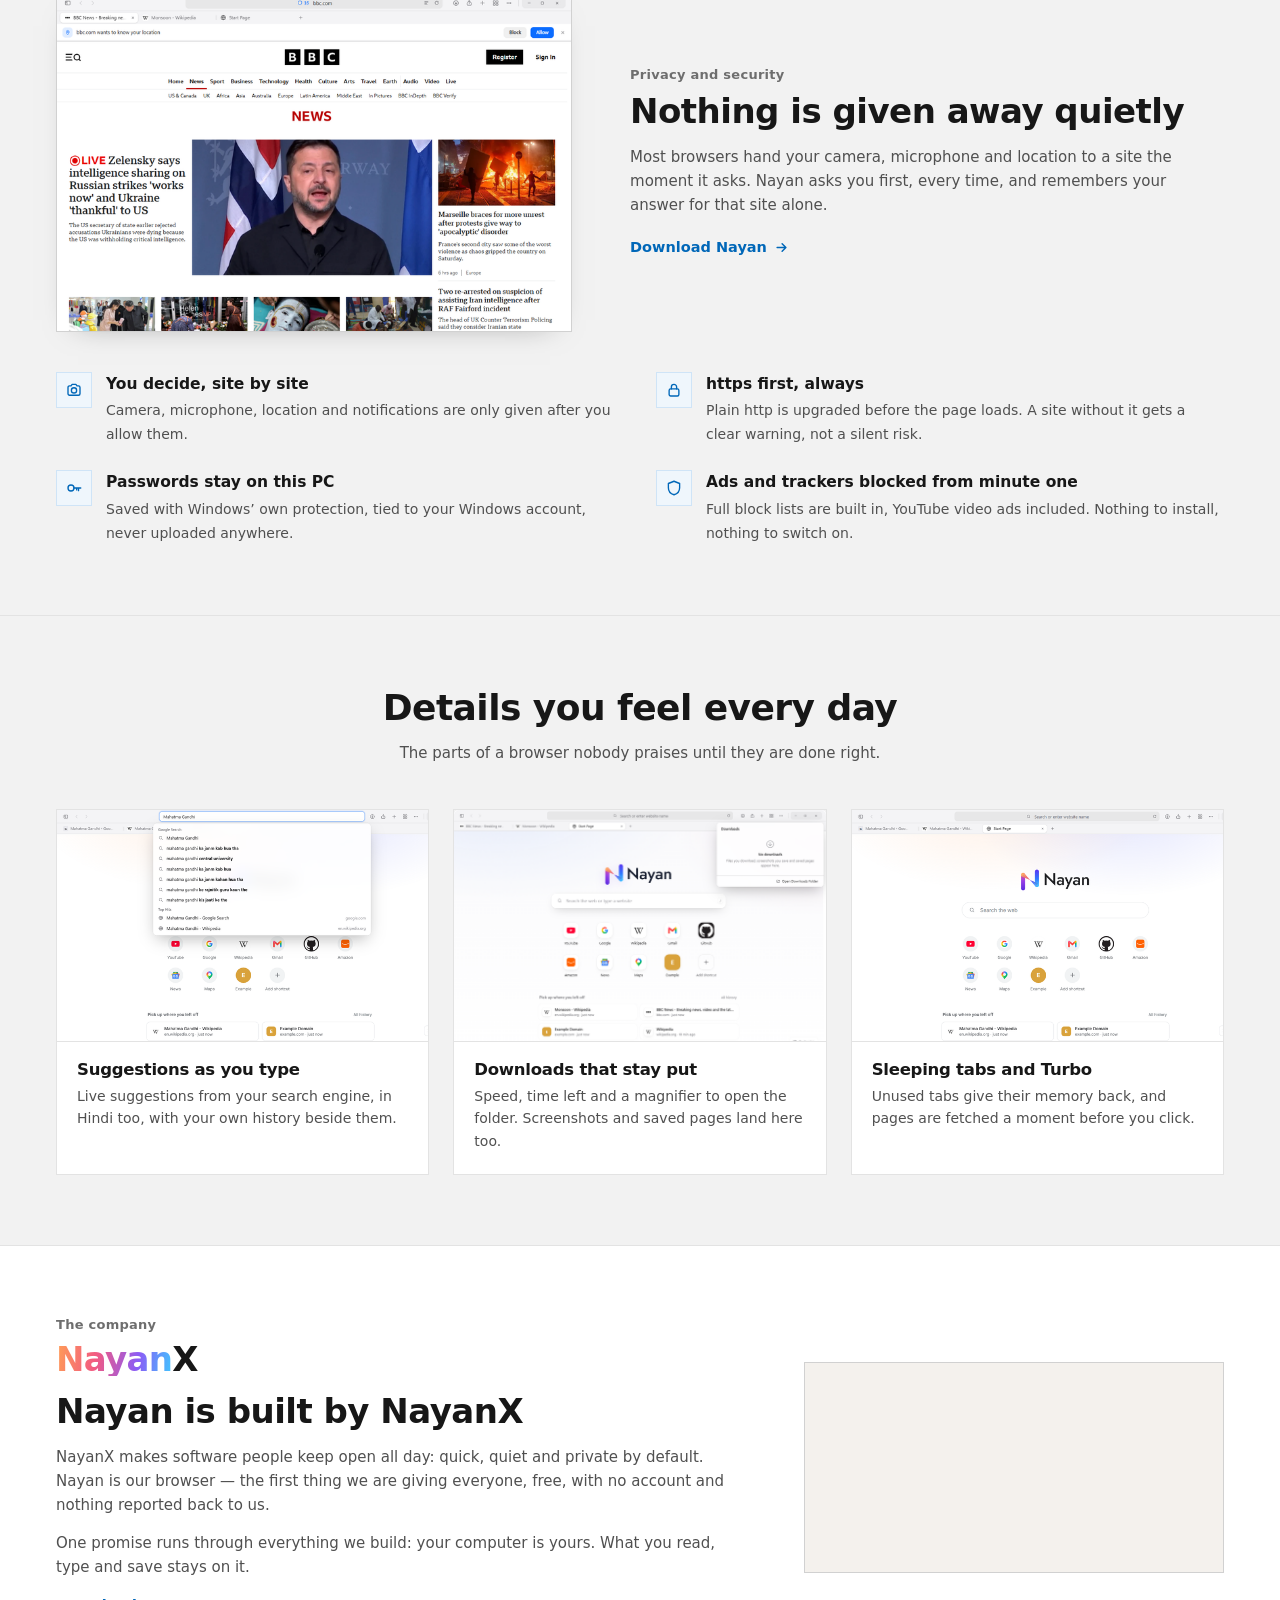
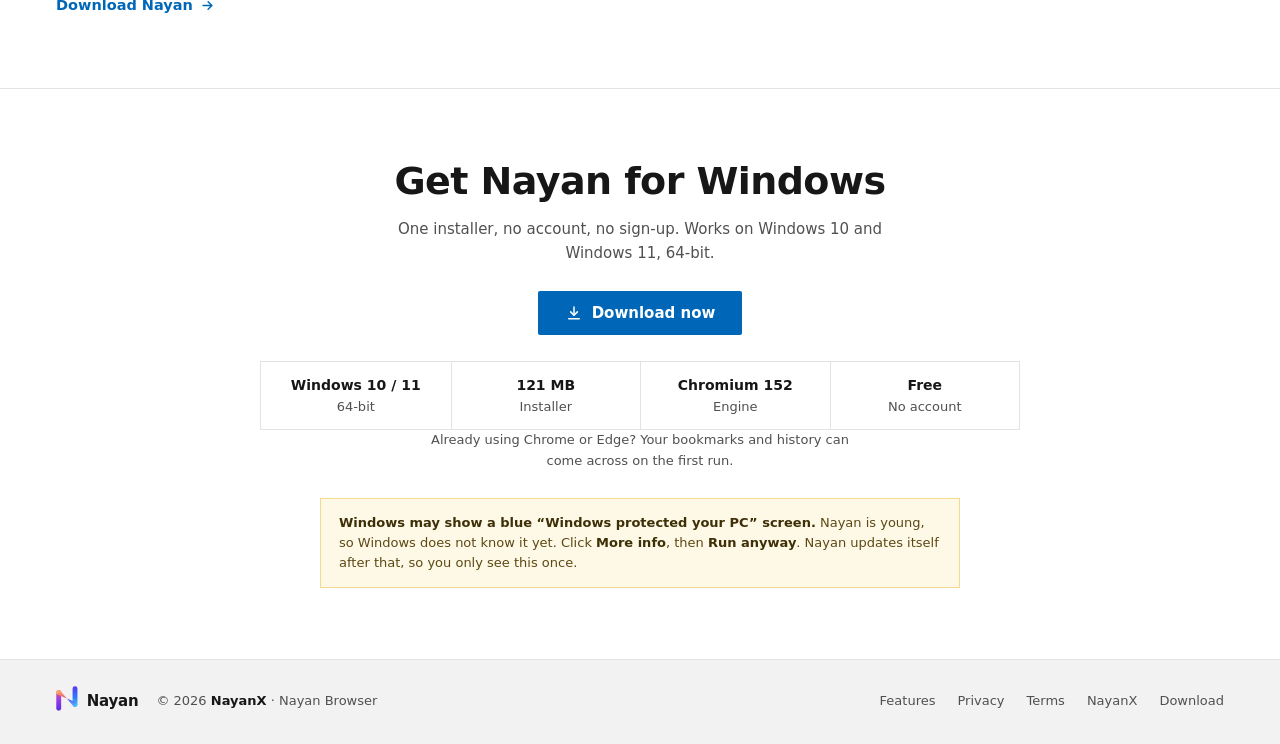
==== commit 3442439b: "Website: the download line says 1.1.6 Co-Authored-By: Claude Opus 5 <noreply@anthropic.com>" ====
--- a/docs/index.html
+++ b/docs/index.html
@@ -245,7 +245,7 @@
         <a class="btn" href="#get" data-get><svg viewBox="0 0 24 24"><path d="M12 4v11"/><path d="M7.5 10.5L12 15l4.5-4.5"/><path d="M5 19.5h14"/></svg>Download now</a>
         <a class="btn alt" href="#features">See features</a>
       </div>
-      <p class="meta">Free · Windows 10 and 11, 64-bit · 121 MB · version 1.1.1</p>
+      <p class="meta">Free · Windows 10 and 11, 64-bit · 121 MB · version 1.1.6</p>
     </div>
     <div class="vid">
       <video src="demo.mp4" poster="img/poster.jpg" width="1280" height="720" autoplay muted loop playsinline preload="metadata"
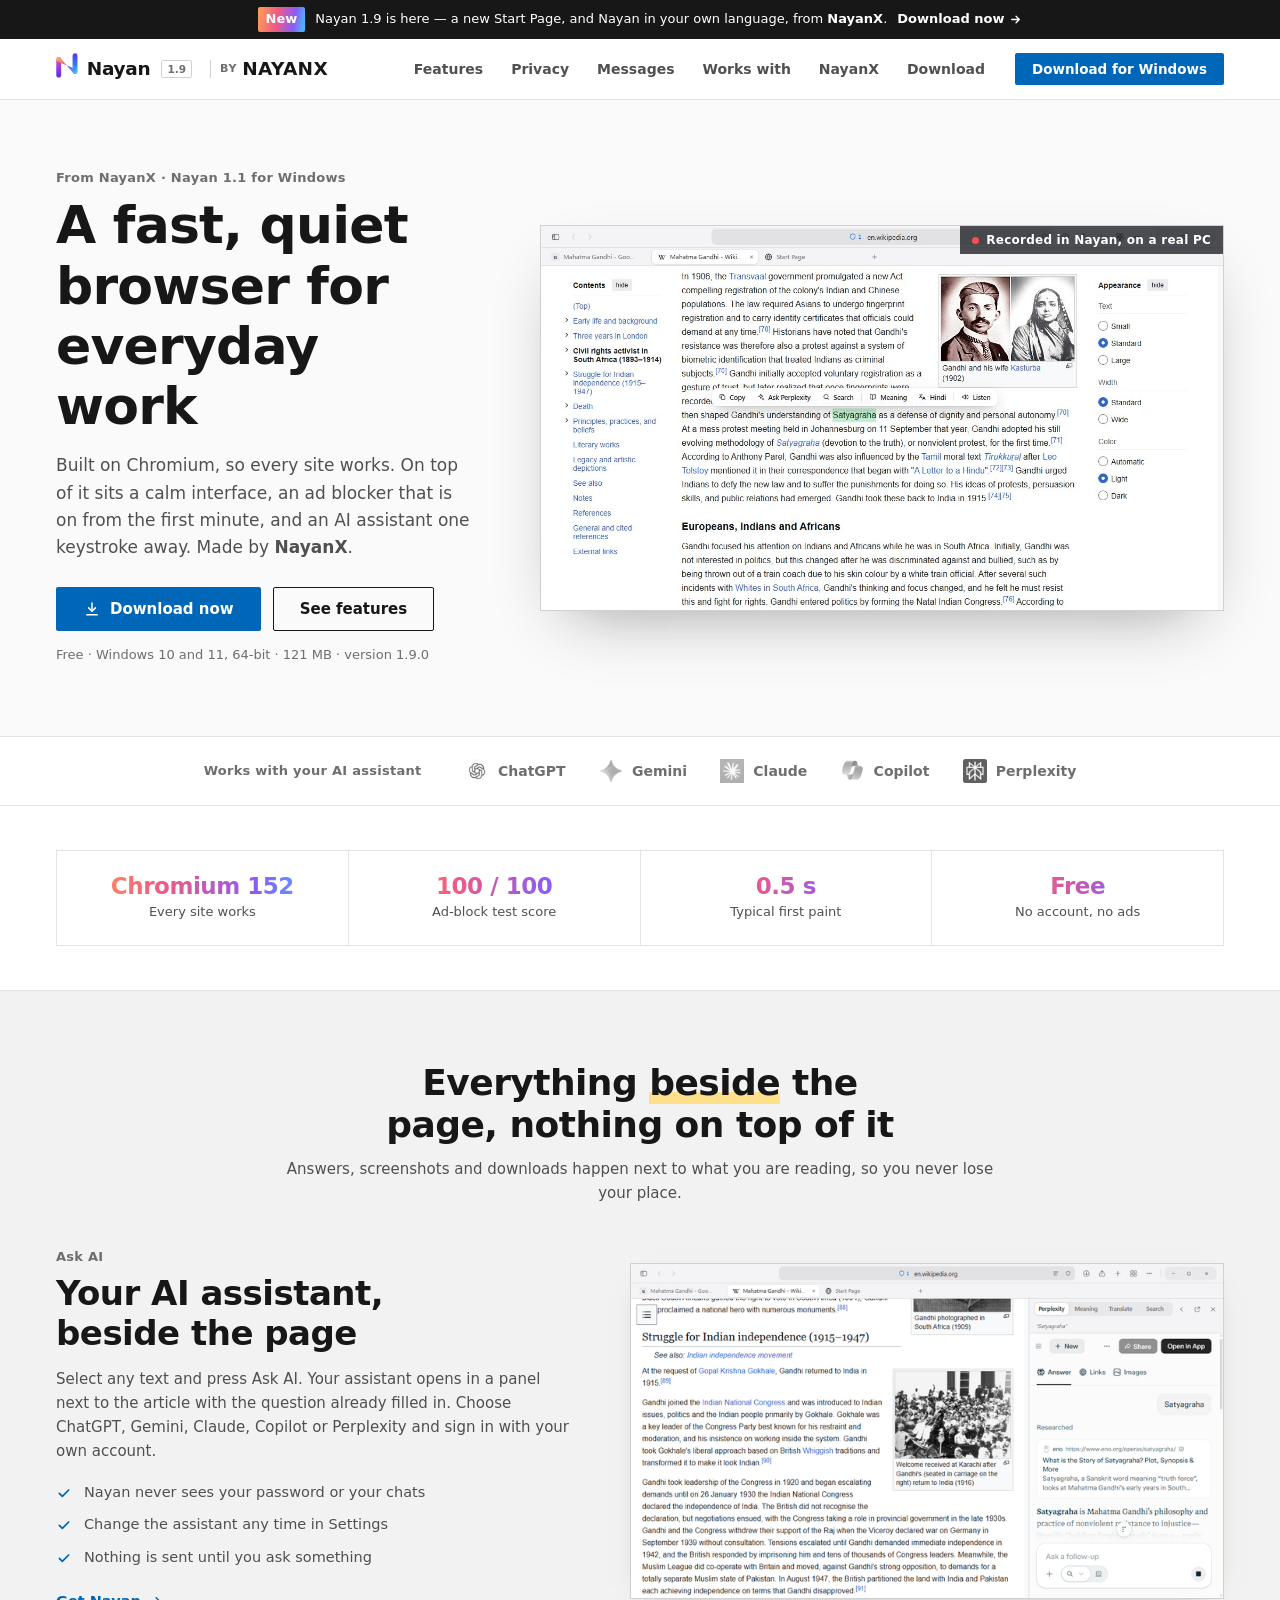
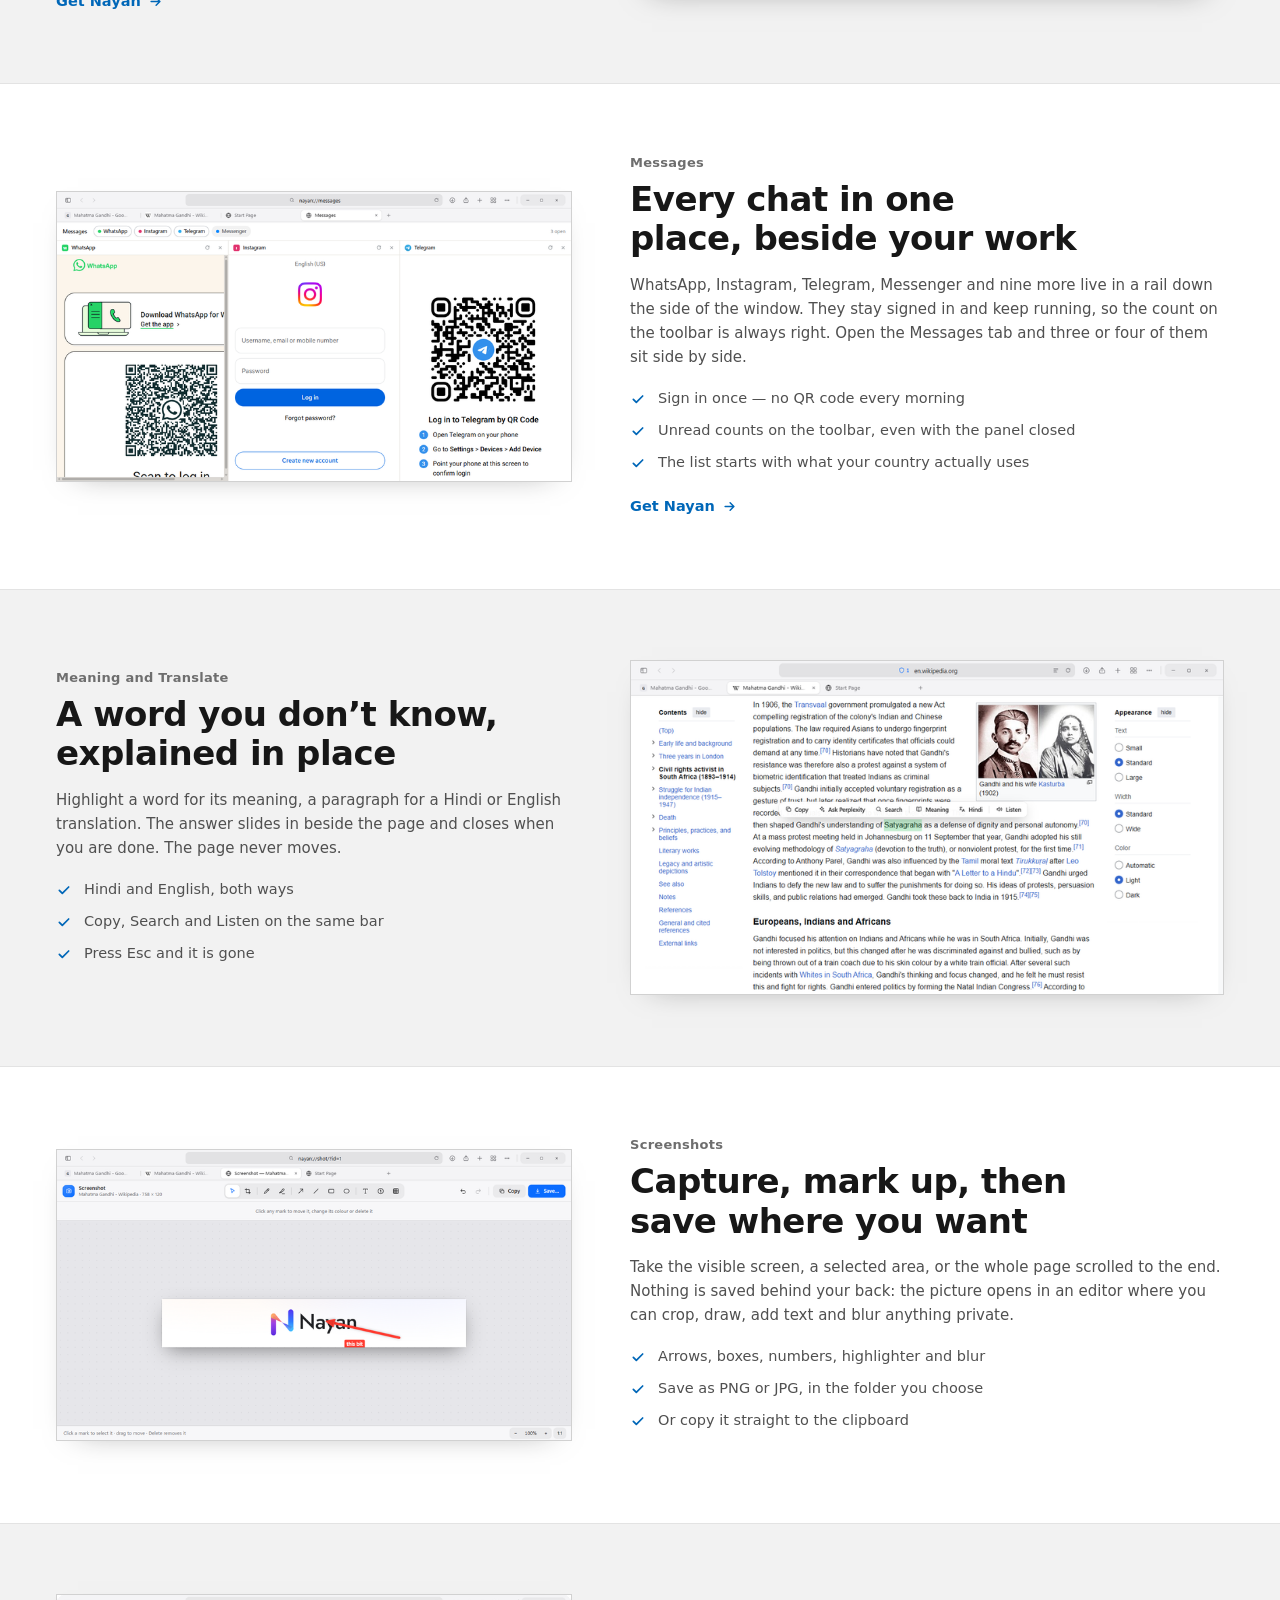
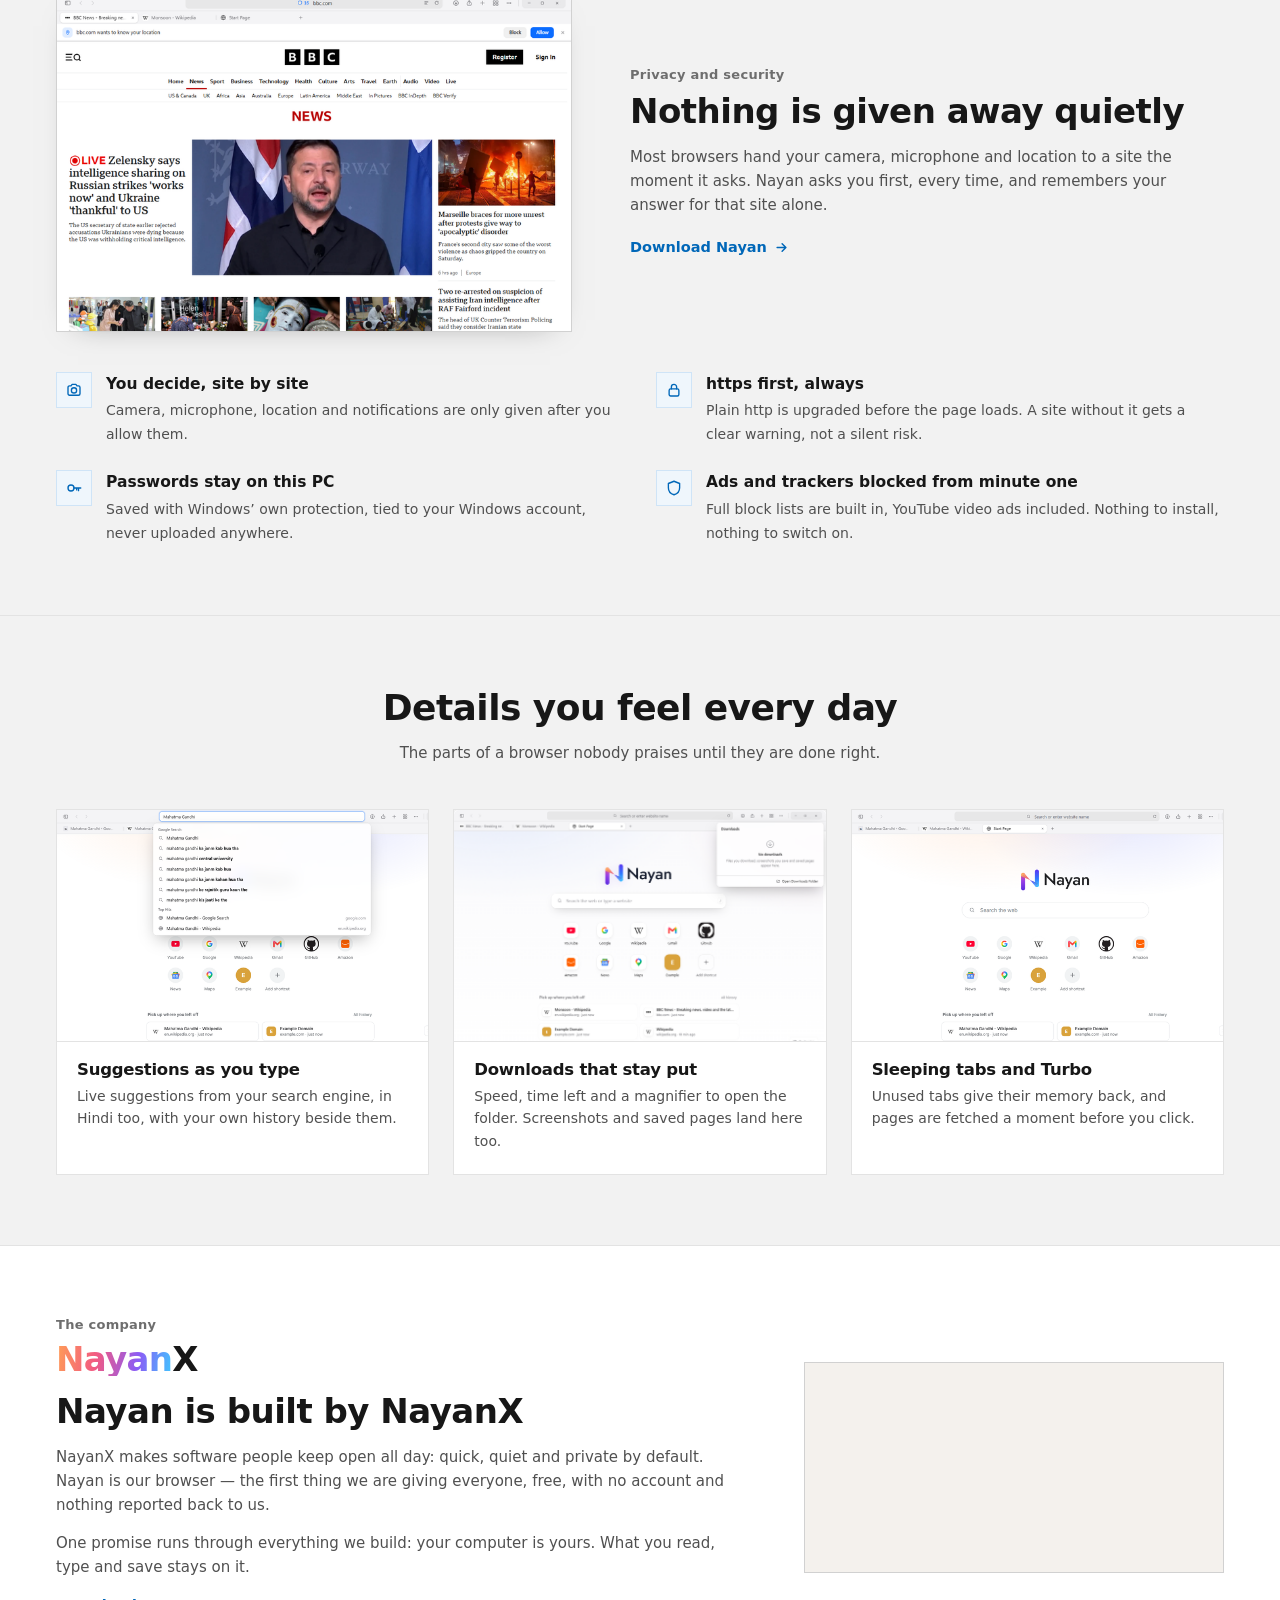
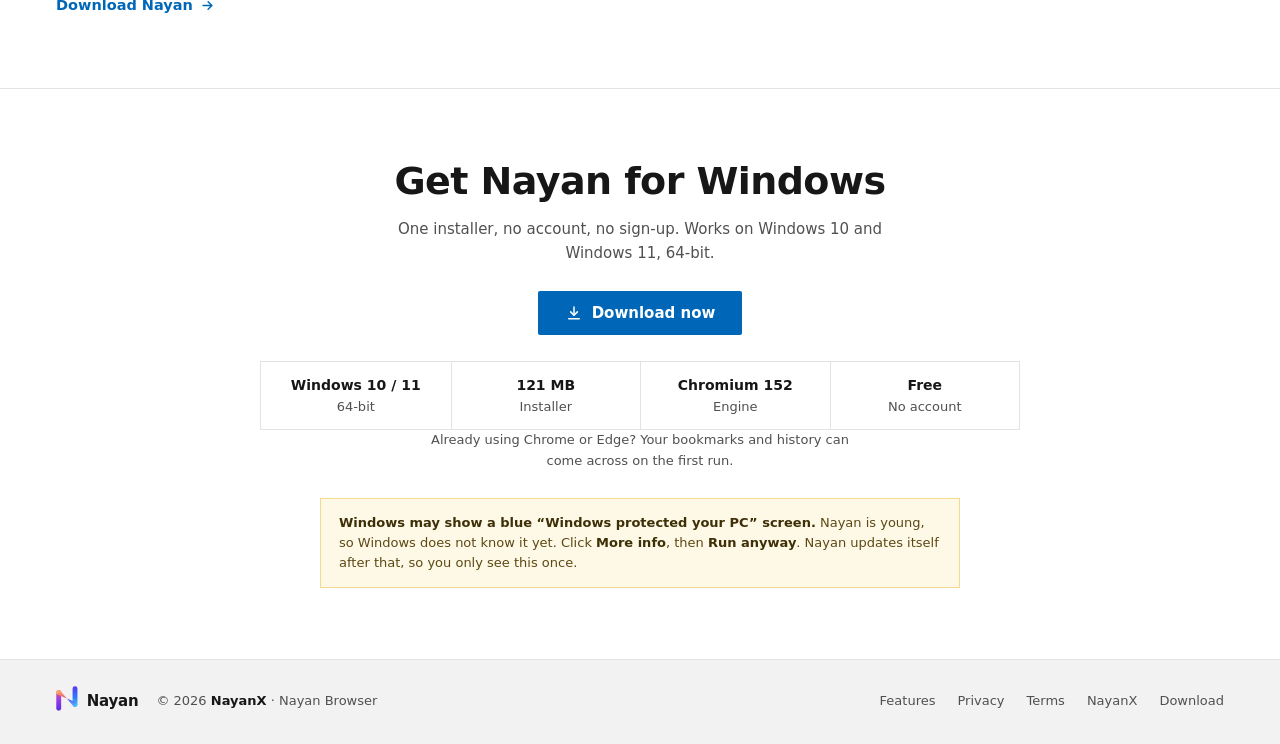
==== commit 9800fa04: "Site: 1.1.6 se 1.9.0 Download ka link pehle se theek tha (releases/latest par jaata hai), par panne " ====
--- a/docs/index.html
+++ b/docs/index.html
@@ -214,14 +214,14 @@
 <div class="strip">
   <div class="wrap">
     <span class="new">New</span>
-    <span>Nayan 1.1 is here — every chat in one place, from <b>NayanX</b>.</span>
+    <span>Nayan 1.9 is here — a new Start Page, and Nayan in your own language, from <b>NayanX</b>.</span>
     <a href="#get" data-get>Download now<svg viewBox="0 0 24 24"><path d="M5 12h13M13 6l6 6-6 6"/></svg></a>
   </div>
 </div>
 
 <header class="nav" id="nav">
   <div class="wrap">
-    <a class="brand" href="#top" aria-label="Nayan, a browser by NayanX"><span id="logo"></span><b>Nayan</b><span class="ver">1.1</span><span class="by">by <b>NayanX</b></span></a>
+    <a class="brand" href="#top" aria-label="Nayan, a browser by NayanX"><span id="logo"></span><b>Nayan</b><span class="ver">1.9</span><span class="by">by <b>NayanX</b></span></a>
     <nav class="links">
       <a class="nl" href="#features">Features</a>
       <a class="nl" href="#privacy">Privacy</a>
@@ -245,7 +245,7 @@
         <a class="btn" href="#get" data-get><svg viewBox="0 0 24 24"><path d="M12 4v11"/><path d="M7.5 10.5L12 15l4.5-4.5"/><path d="M5 19.5h14"/></svg>Download now</a>
         <a class="btn alt" href="#features">See features</a>
       </div>
-      <p class="meta">Free · Windows 10 and 11, 64-bit · 121 MB · version 1.1.6</p>
+      <p class="meta">Free · Windows 10 and 11, 64-bit · 121 MB · version 1.9.0</p>
     </div>
     <div class="vid">
       <video src="demo.mp4" poster="img/poster.jpg" width="1280" height="720" autoplay muted loop playsinline preload="metadata"
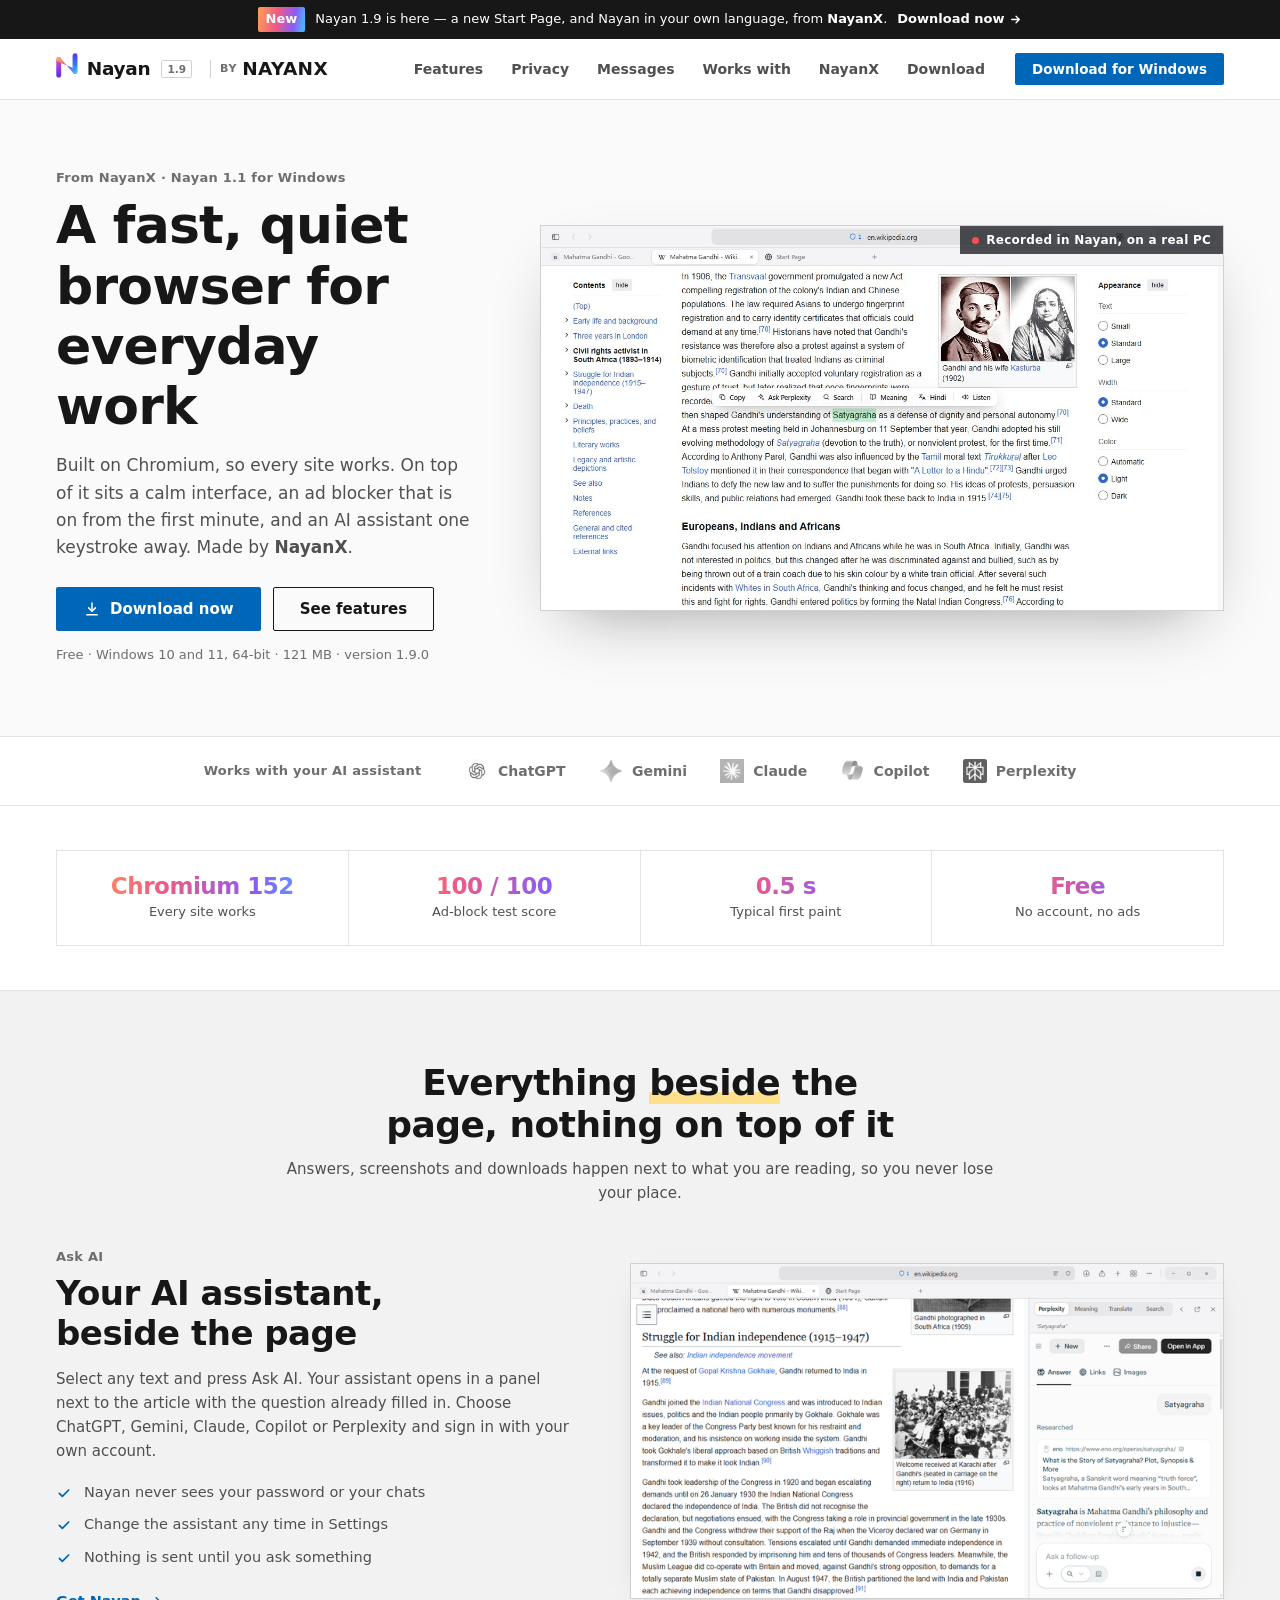
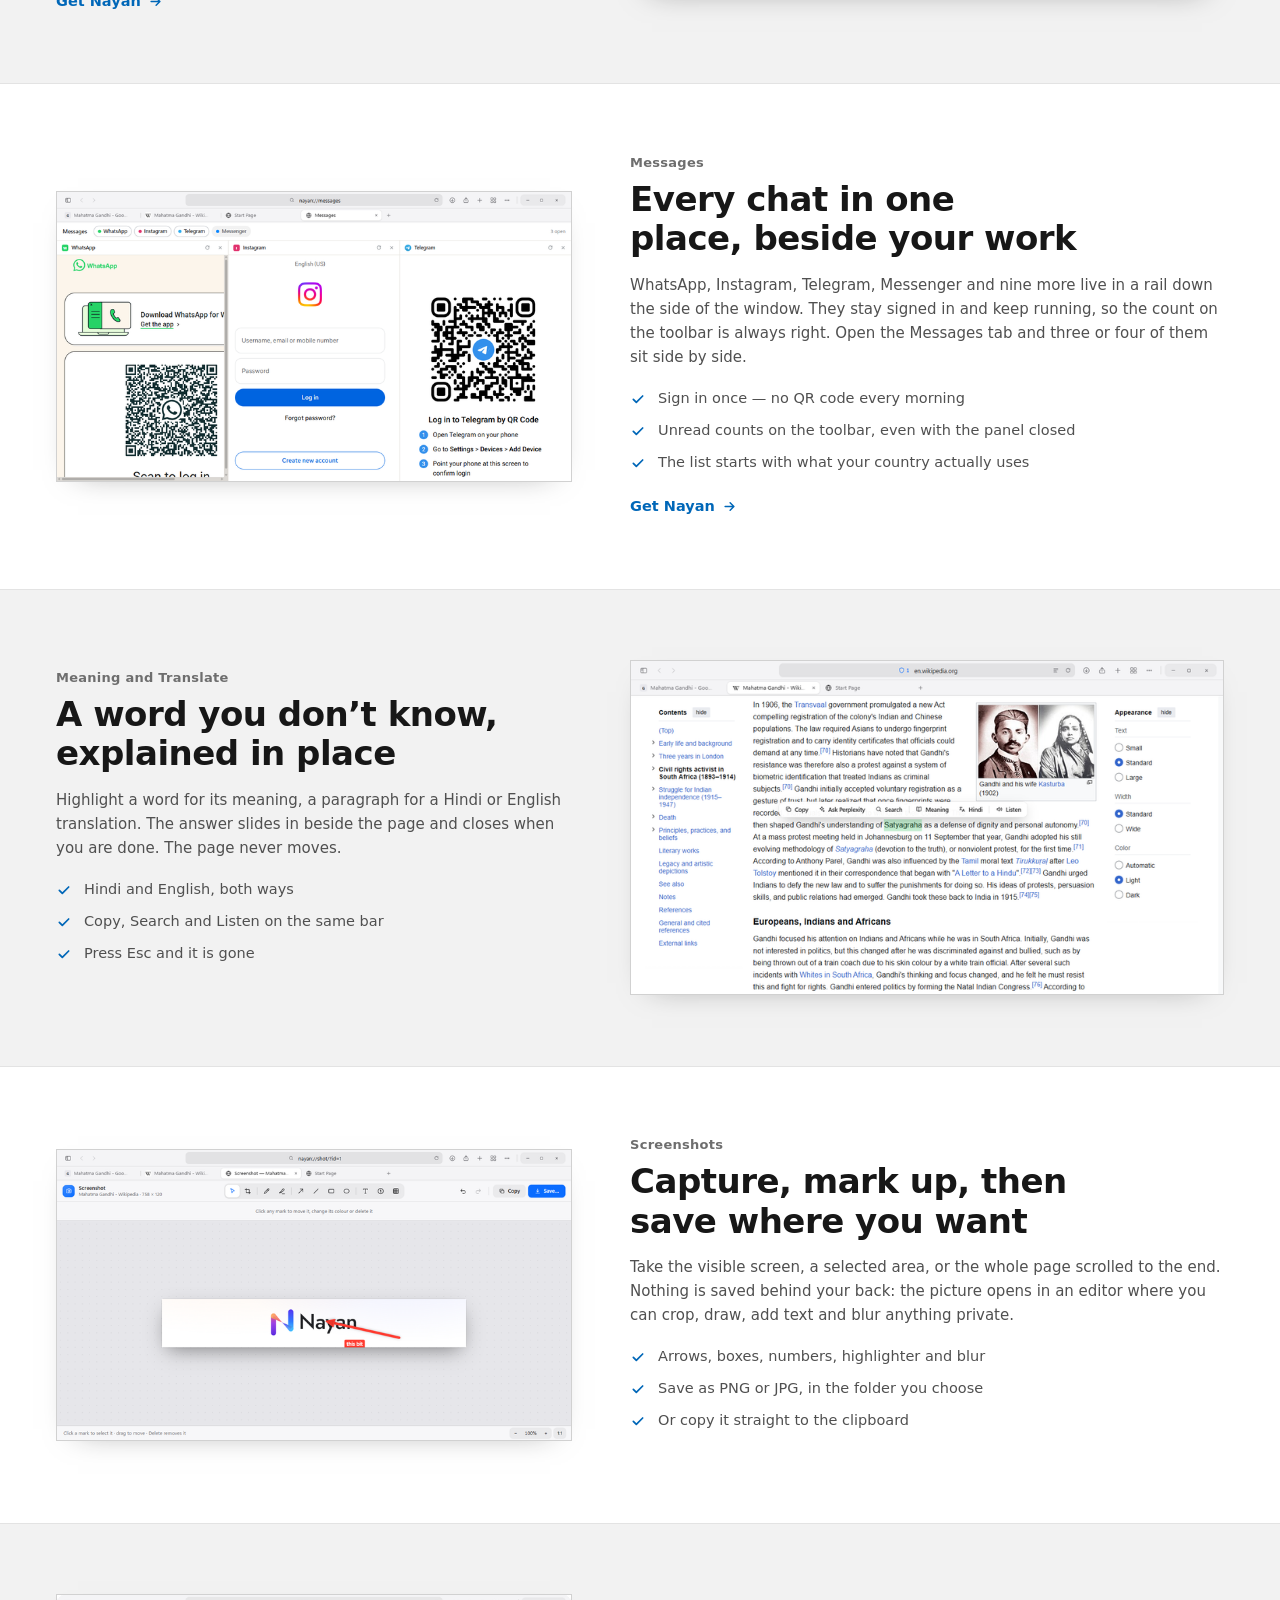
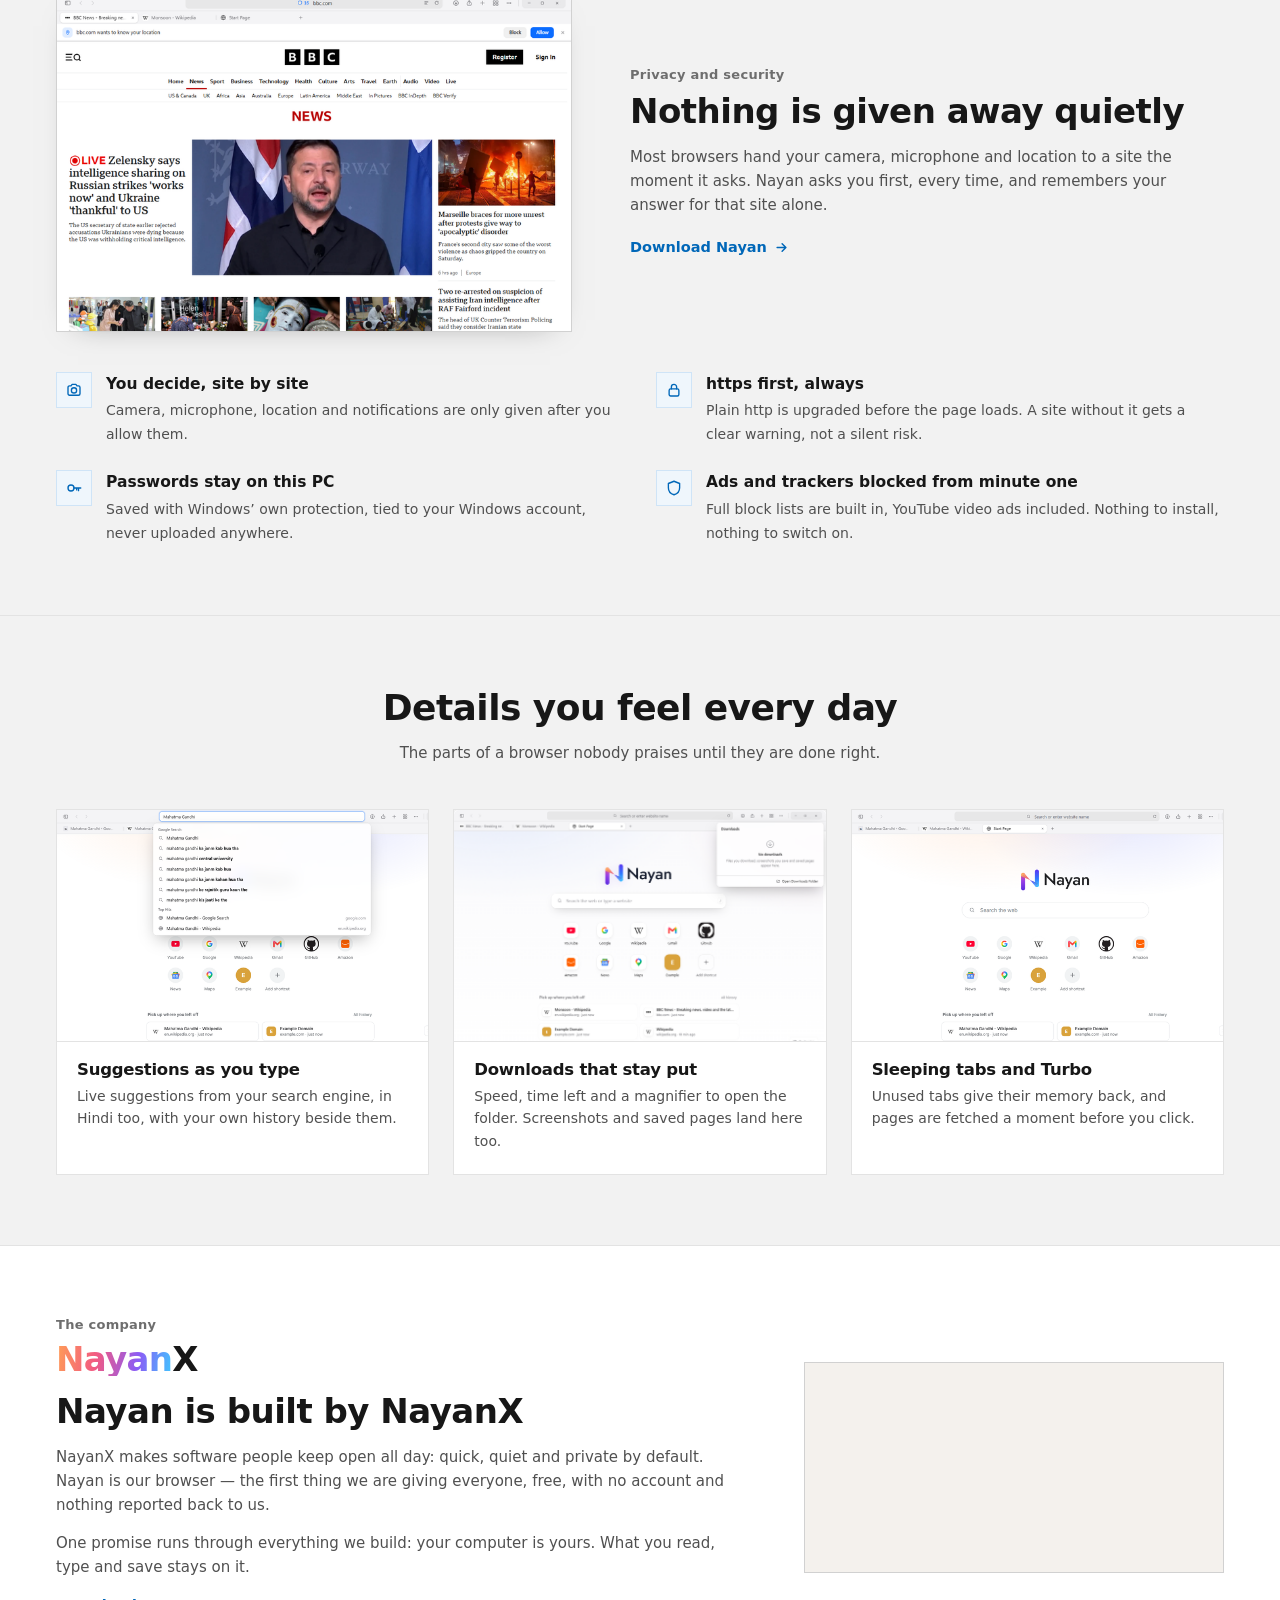
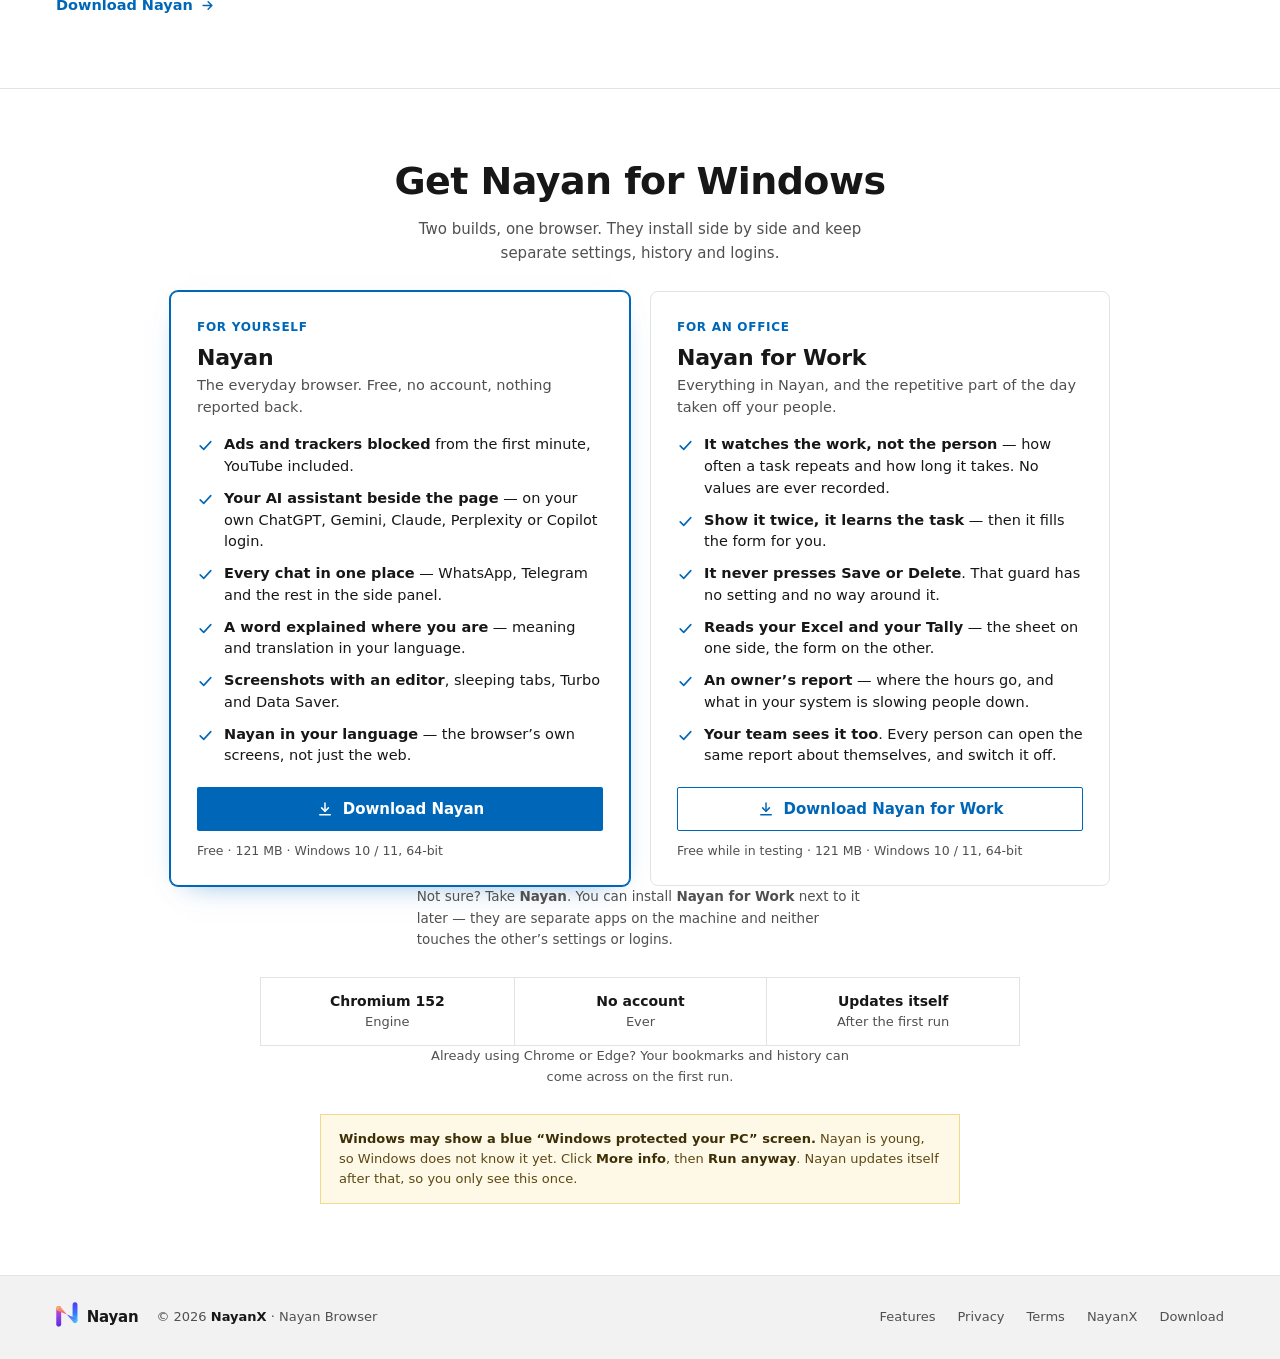
==== commit 9cabfd83: "Download par do raaste: Nayan aur Nayan for Work Ab tak site sirf personal Nayan deti thi. Dono card" ====
--- a/docs/index.html
+++ b/docs/index.html
@@ -209,6 +209,25 @@
 @media (max-width: 900px) { .nx .wrap { grid-template-columns: 1fr; } }
 
 @media (prefers-reduced-motion: reduce) { *, .btn::after { transition: none !important; } }
+
+/* --- Download ke do raaste --- */
+.picks { display: grid; grid-template-columns: repeat(2, minmax(0, 1fr)); gap: 20px; margin: 26px auto 0; max-width: 940px; text-align: left; }
+.pick { display: flex; flex-direction: column; background: var(--bg); border: 1px solid var(--line); border-radius: 8px; padding: 26px 26px 24px; }
+.pick.on { border-color: var(--blue); box-shadow: 0 0 0 1px var(--blue), 0 10px 30px -18px rgba(0,103,184,.7); }
+.pick .kind { font-size: 12px; font-weight: 600; letter-spacing: .06em; text-transform: uppercase; color: var(--blue); }
+.pick h3 { margin: 8px 0 4px; font-size: 22px; font-weight: 600; letter-spacing: -.01em; }
+.pick .who { margin: 0 0 16px; color: var(--ink-2, #616161); font-size: 14.5px; line-height: 1.5; }
+.pick ul { list-style: none; margin: 0 0 20px; padding: 0; display: flex; flex-direction: column; gap: 10px; }
+.pick li { display: flex; gap: 10px; align-items: flex-start; font-size: 14.5px; line-height: 1.5; }
+.pick li svg { width: 17px; height: 17px; flex: none; margin-top: 3px; stroke: var(--blue); fill: none; stroke-width: 2.2; stroke-linecap: round; stroke-linejoin: round; }
+.pick li b { font-weight: 600; }
+.pick .foot { margin-top: auto; }
+.pick .btn { width: 100%; }
+.pick .btn.ghost { background: var(--bg); color: var(--blue); border-color: var(--blue); }
+.pick .btn.ghost:hover { background: var(--blue-light); color: var(--blue-dark); box-shadow: none; transform: none; }
+.pick .sz { display: block; margin-top: 10px; font-size: 12.5px; color: var(--ink-2, #616161); }
+.bothnote { max-width: 940px; margin: 18px auto 0; text-align: left; font-size: 13.5px; line-height: 1.6; color: var(--ink-2, #616161); }
+@media (max-width: 860px) { .picks { grid-template-columns: 1fr; } }
 </style>
 
 <div class="strip">
@@ -437,13 +456,51 @@
 <section class="band get" id="get">
   <div class="wrap">
     <h2>Get Nayan for Windows</h2>
-    <p>One installer, no account, no sign-up. Works on Windows 10 and Windows 11, 64-bit.</p>
-    <a class="btn" href="#get" data-get><svg viewBox="0 0 24 24"><path d="M12 4v11"/><path d="M7.5 10.5L12 15l4.5-4.5"/><path d="M5 19.5h14"/></svg>Download now</a>
+    <p>Two builds, one browser. They install side by side and keep separate settings, history and logins.</p>
+
+    <div class="picks">
+      <div class="pick on">
+        <span class="kind">For yourself</span>
+        <h3>Nayan</h3>
+        <p class="who">The everyday browser. Free, no account, nothing reported back.</p>
+        <ul>
+        <li><svg viewBox="0 0 24 24"><path d="M4.5 12.5l5 5 10-11"/></svg><span><b>Ads and trackers blocked</b> from the first minute, YouTube included.</span></li>
+        <li><svg viewBox="0 0 24 24"><path d="M4.5 12.5l5 5 10-11"/></svg><span><b>Your AI assistant beside the page</b> — on your own ChatGPT, Gemini, Claude, Perplexity or Copilot login.</span></li>
+        <li><svg viewBox="0 0 24 24"><path d="M4.5 12.5l5 5 10-11"/></svg><span><b>Every chat in one place</b> — WhatsApp, Telegram and the rest in the side panel.</span></li>
+        <li><svg viewBox="0 0 24 24"><path d="M4.5 12.5l5 5 10-11"/></svg><span><b>A word explained where you are</b> — meaning and translation in your language.</span></li>
+        <li><svg viewBox="0 0 24 24"><path d="M4.5 12.5l5 5 10-11"/></svg><span><b>Screenshots with an editor</b>, sleeping tabs, Turbo and Data Saver.</span></li>
+        <li><svg viewBox="0 0 24 24"><path d="M4.5 12.5l5 5 10-11"/></svg><span><b>Nayan in your language</b> — the browser’s own screens, not just the web.</span></li>
+        </ul>
+        <div class="foot">
+          <a class="btn" href="https://github.com/nayanxtech/nayan/releases/latest/download/Nayan-Setup.exe" data-get><svg viewBox="0 0 24 24"><path d="M12 4v11"/><path d="M7.5 10.5L12 15l4.5-4.5"/><path d="M5 19.5h14"/></svg>Download Nayan</a>
+          <span class="sz">Free · 121 MB · Windows 10 / 11, 64-bit</span>
+        </div>
+      </div>
+
+      <div class="pick">
+        <span class="kind">For an office</span>
+        <h3>Nayan for Work</h3>
+        <p class="who">Everything in Nayan, and the repetitive part of the day taken off your people.</p>
+        <ul>
+        <li><svg viewBox="0 0 24 24"><path d="M4.5 12.5l5 5 10-11"/></svg><span><b>It watches the work, not the person</b> — how often a task repeats and how long it takes. No values are ever recorded.</span></li>
+        <li><svg viewBox="0 0 24 24"><path d="M4.5 12.5l5 5 10-11"/></svg><span><b>Show it twice, it learns the task</b> — then it fills the form for you.</span></li>
+        <li><svg viewBox="0 0 24 24"><path d="M4.5 12.5l5 5 10-11"/></svg><span><b>It never presses Save or Delete</b>. That guard has no setting and no way around it.</span></li>
+        <li><svg viewBox="0 0 24 24"><path d="M4.5 12.5l5 5 10-11"/></svg><span><b>Reads your Excel and your Tally</b> — the sheet on one side, the form on the other.</span></li>
+        <li><svg viewBox="0 0 24 24"><path d="M4.5 12.5l5 5 10-11"/></svg><span><b>An owner’s report</b> — where the hours go, and what in your system is slowing people down.</span></li>
+        <li><svg viewBox="0 0 24 24"><path d="M4.5 12.5l5 5 10-11"/></svg><span><b>Your team sees it too</b>. Every person can open the same report about themselves, and switch it off.</span></li>
+        </ul>
+        <div class="foot">
+          <a class="btn ghost" href="https://github.com/nayanxtech/nayan/releases/latest/download/Nayan-for-Work-Setup.exe" data-get><svg viewBox="0 0 24 24"><path d="M12 4v11"/><path d="M7.5 10.5L12 15l4.5-4.5"/><path d="M5 19.5h14"/></svg>Download Nayan for Work</a>
+          <span class="sz">Free while in testing · 121 MB · Windows 10 / 11, 64-bit</span>
+        </div>
+      </div>
+    </div>
+
+    <p class="bothnote">Not sure? Take <b>Nayan</b>. You can install <b>Nayan for Work</b> next to it later &mdash; they are separate apps on the machine and neither touches the other’s settings or logins.</p>
     <div class="specs">
-      <span><b>Windows 10 / 11</b>64-bit</span>
-      <span><b>121 MB</b>Installer</span>
       <span><b>Chromium 152</b>Engine</span>
-      <span><b>Free</b>No account</span>
+      <span><b>No account</b>Ever</span>
+      <span><b>Updates itself</b>After the first run</span>
     </div>
     <p class="note">Already using Chrome or Edge? Your bookmarks and history can come across on the first run.</p>
     <div class="warn">
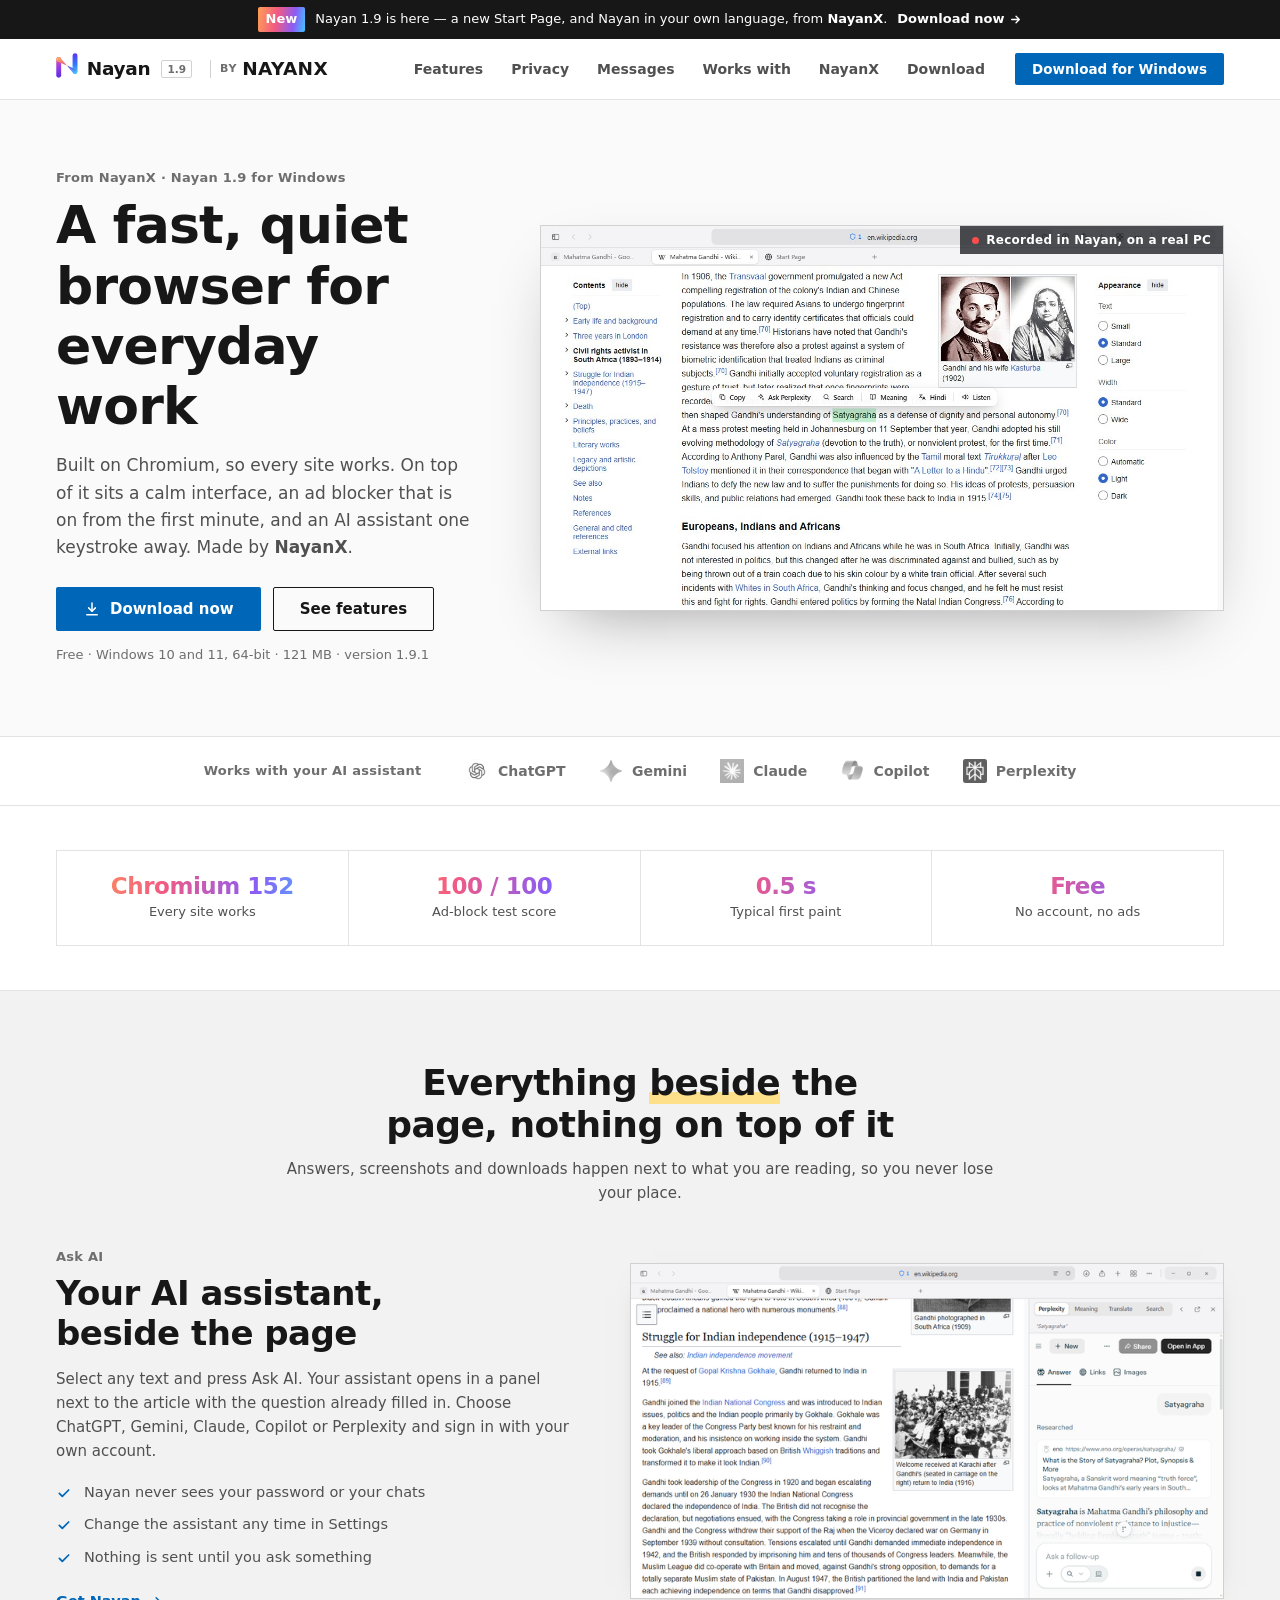
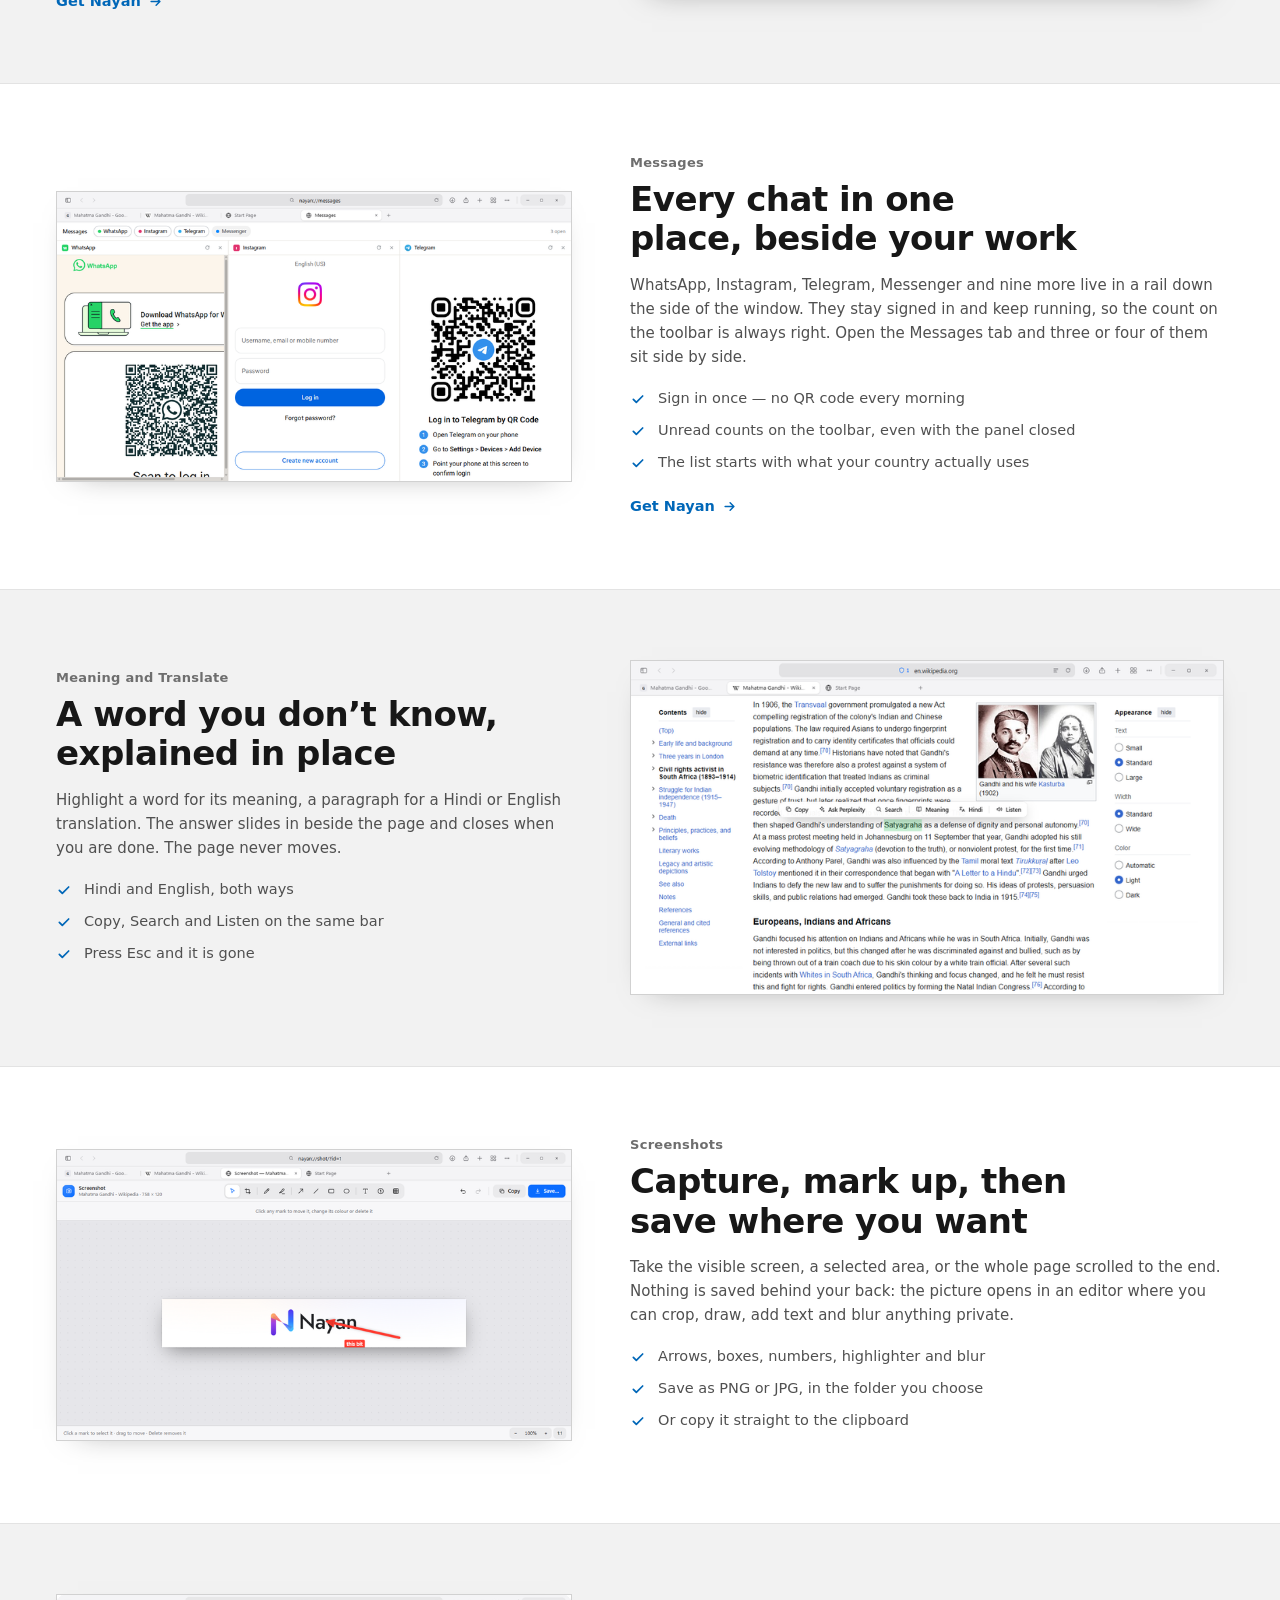
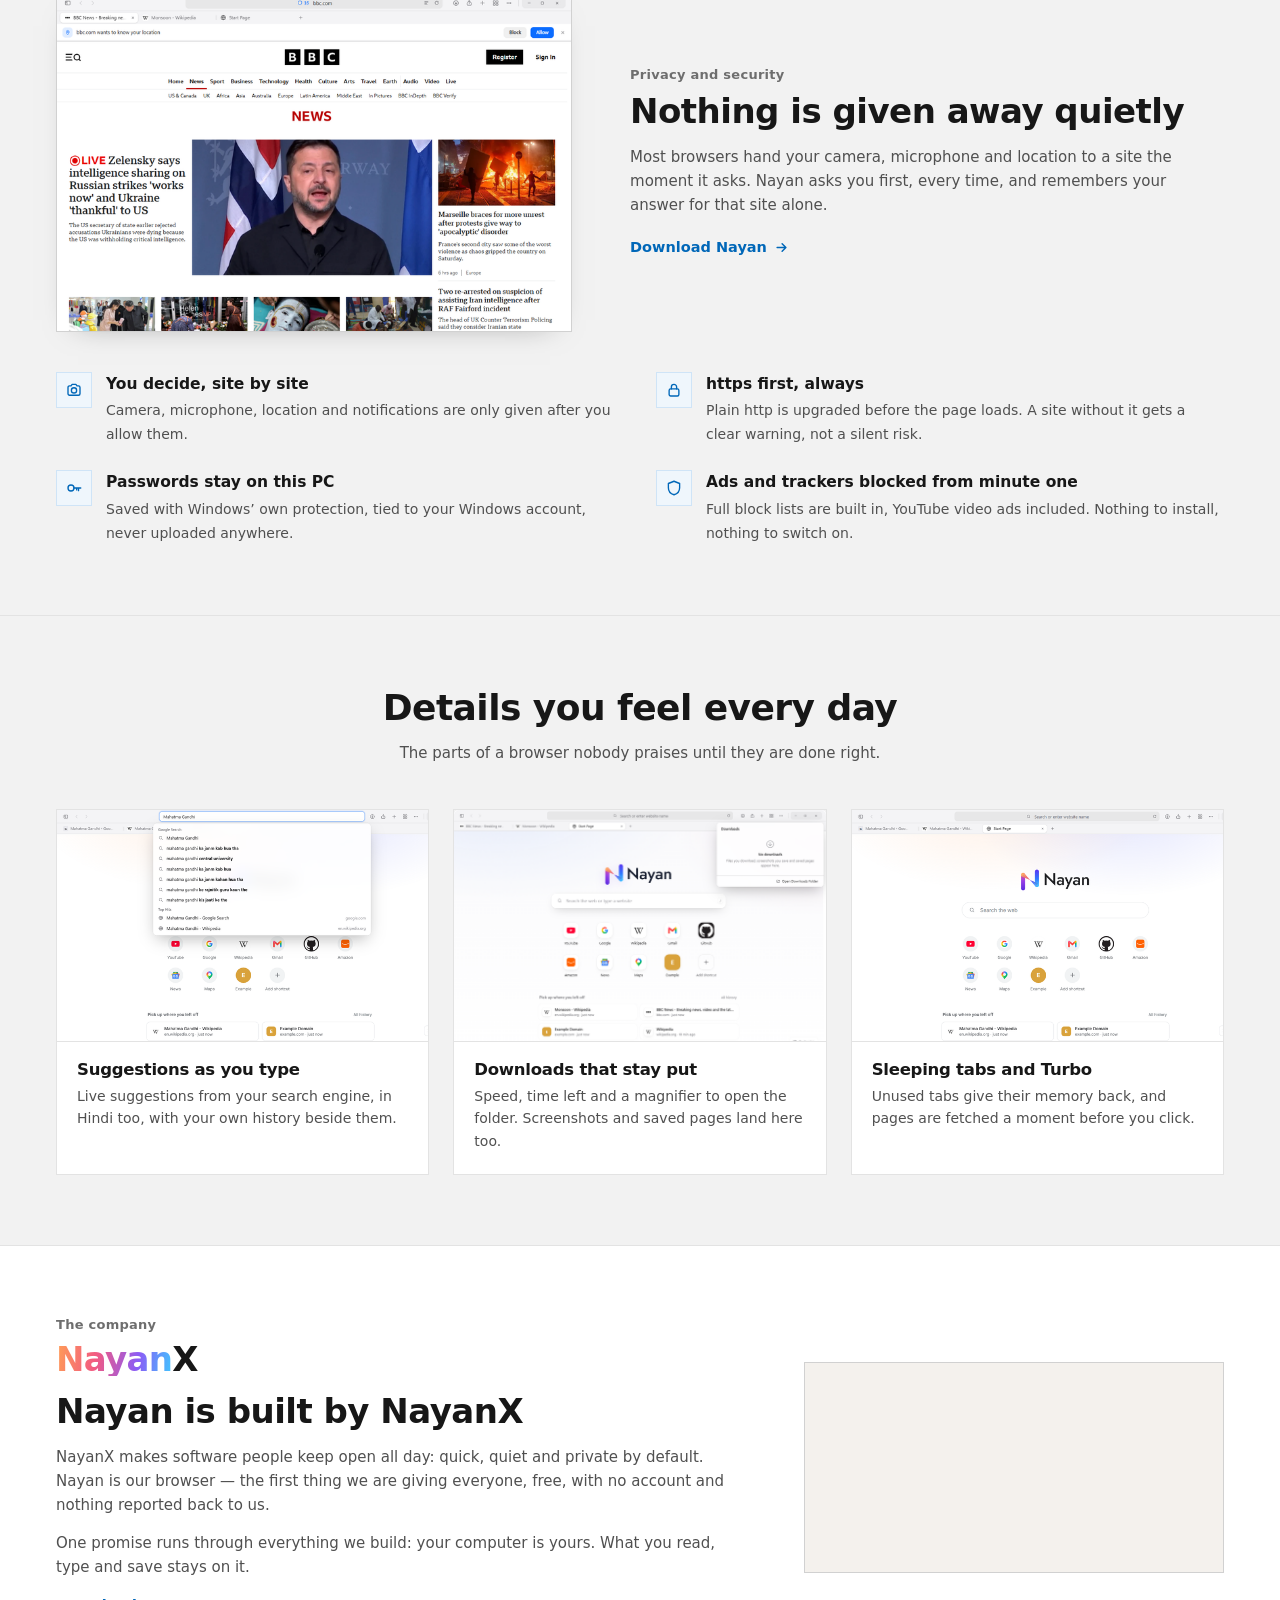
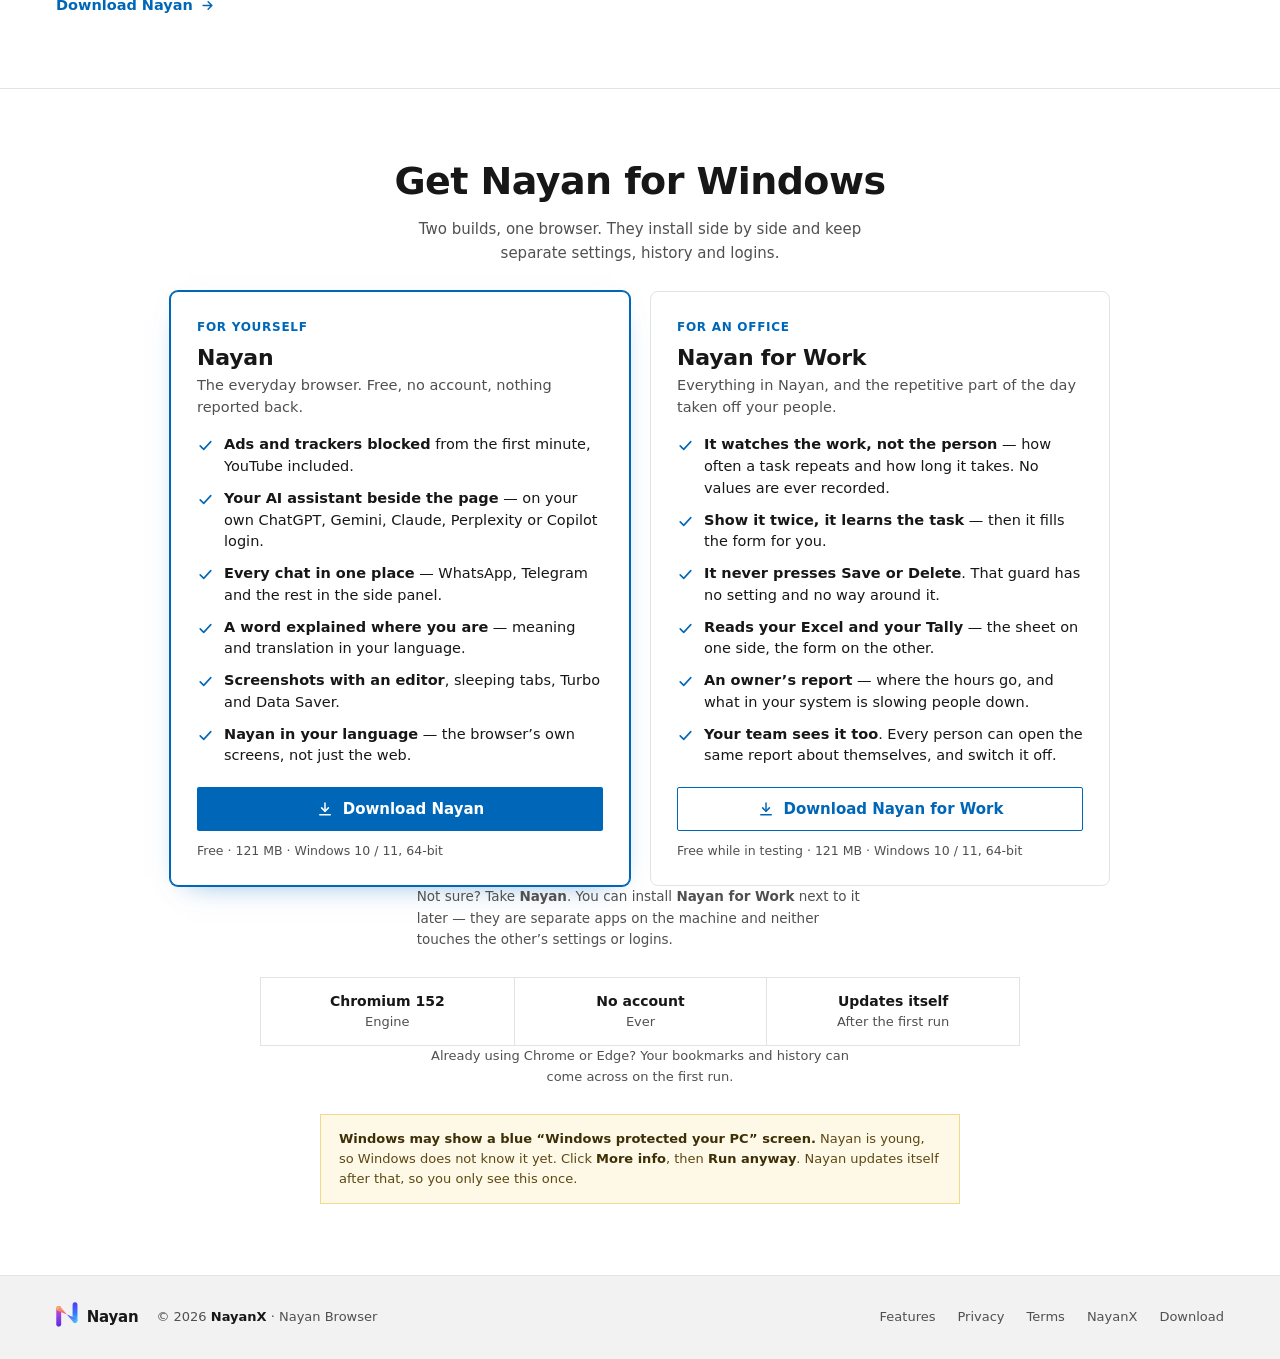
==== commit d4e79a73: "Version site par khud bhar jaye Site ka version haath se likha jaata tha. Isi wajah se wo 1.1.6 par " ====
--- a/docs/index.html
+++ b/docs/index.html
@@ -233,14 +233,14 @@
 <div class="strip">
   <div class="wrap">
     <span class="new">New</span>
-    <span>Nayan 1.9 is here — a new Start Page, and Nayan in your own language, from <b>NayanX</b>.</span>
+    <span>Nayan <span data-v2>1.9</span> is here — a new Start Page, and Nayan in your own language, from <b>NayanX</b>.</span>
     <a href="#get" data-get>Download now<svg viewBox="0 0 24 24"><path d="M5 12h13M13 6l6 6-6 6"/></svg></a>
   </div>
 </div>
 
 <header class="nav" id="nav">
   <div class="wrap">
-    <a class="brand" href="#top" aria-label="Nayan, a browser by NayanX"><span id="logo"></span><b>Nayan</b><span class="ver">1.9</span><span class="by">by <b>NayanX</b></span></a>
+    <a class="brand" href="#top" aria-label="Nayan, a browser by NayanX"><span id="logo"></span><b>Nayan</b><span class="ver" data-v2>1.9</span><span class="by">by <b>NayanX</b></span></a>
     <nav class="links">
       <a class="nl" href="#features">Features</a>
       <a class="nl" href="#privacy">Privacy</a>
@@ -256,7 +256,7 @@
 <section class="hero" id="top">
   <div class="wrap">
     <div>
-      <span class="eyebrow">From NayanX · Nayan 1.1 for Windows</span>
+      <span class="eyebrow">From NayanX · Nayan <span data-v2>1.9</span> for Windows</span>
       <h1>A fast, quiet browser for everyday work</h1>
       <p class="lead">Built on Chromium, so every site works. On top of it sits a calm interface, an ad blocker that is on from
         the first minute, and an AI assistant one keystroke away. Made by <b>NayanX</b>.</p>
@@ -264,7 +264,7 @@
         <a class="btn" href="#get" data-get><svg viewBox="0 0 24 24"><path d="M12 4v11"/><path d="M7.5 10.5L12 15l4.5-4.5"/><path d="M5 19.5h14"/></svg>Download now</a>
         <a class="btn alt" href="#features">See features</a>
       </div>
-      <p class="meta">Free · Windows 10 and 11, 64-bit · 121 MB · version 1.9.0</p>
+      <p class="meta">Free · Windows 10 and 11, 64-bit · 121 MB · version <span data-v3>1.9.1</span></p>
     </div>
     <div class="vid">
       <video src="demo.mp4" poster="img/poster.jpg" width="1280" height="720" autoplay muted loop playsinline preload="metadata"
@@ -561,5 +561,19 @@
 }
 </script>
 
+<script>
+/* Version yahan haath se likha jaata tha, aur isi wajah se site kabhi 1.1.6 par ruk gayi
+   thi jabki download 1.9 de raha tha. Ab asli release se bhar jaata hai; na chale to
+   HTML me likha hua waise ka waisa rehta hai - kabhi khali nahi dikhta. */
+fetch("https://api.github.com/repos/nayanxtech/nayan/releases/latest")
+  .then(r => r.ok ? r.json() : null)
+  .then(j => {
+    const v = j && String(j.tag_name || "").replace(/^v/, "");
+    if (!/^\d+\.\d+\.\d+$/.test(v || "")) return;
+    document.querySelectorAll("[data-v3]").forEach(e => e.textContent = v);
+    document.querySelectorAll("[data-v2]").forEach(e => e.textContent = v.split(".").slice(0, 2).join("."));
+  })
+  .catch(() => {});
+</script>
 </body>
 </html>
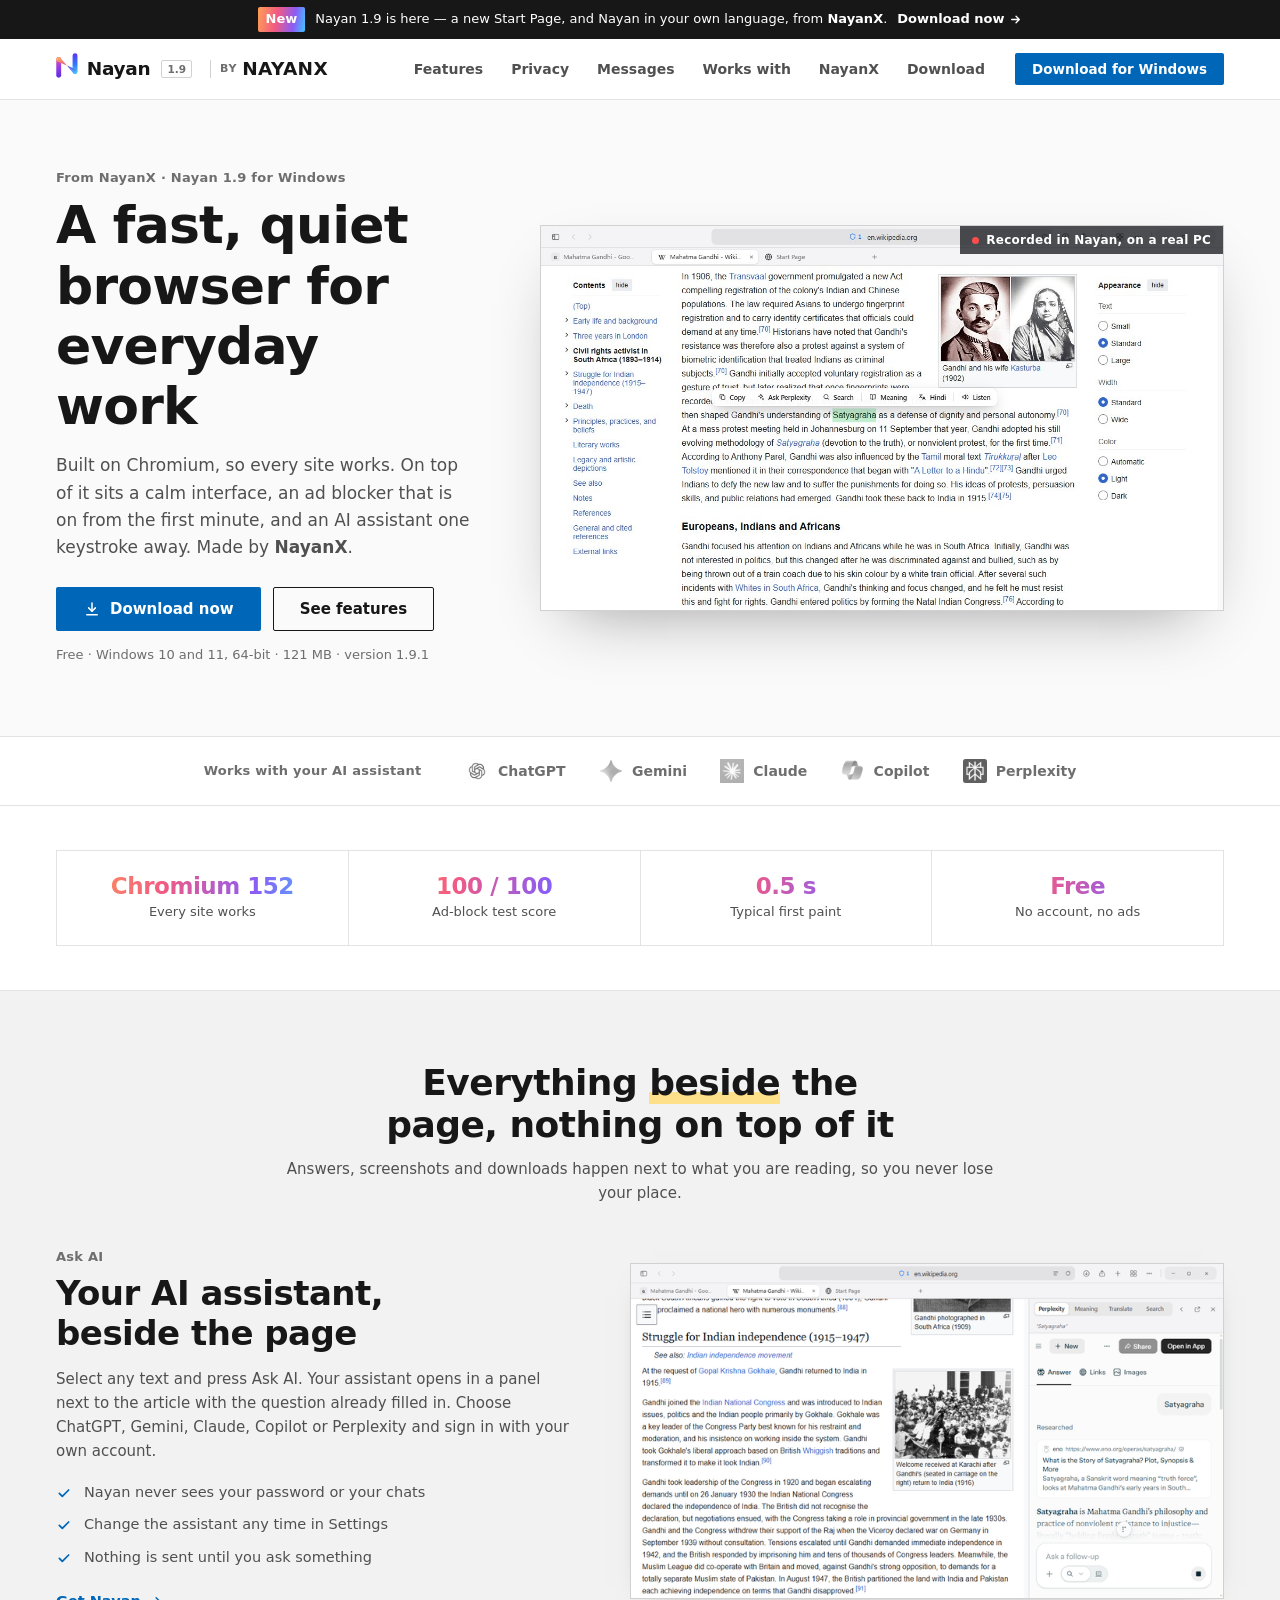
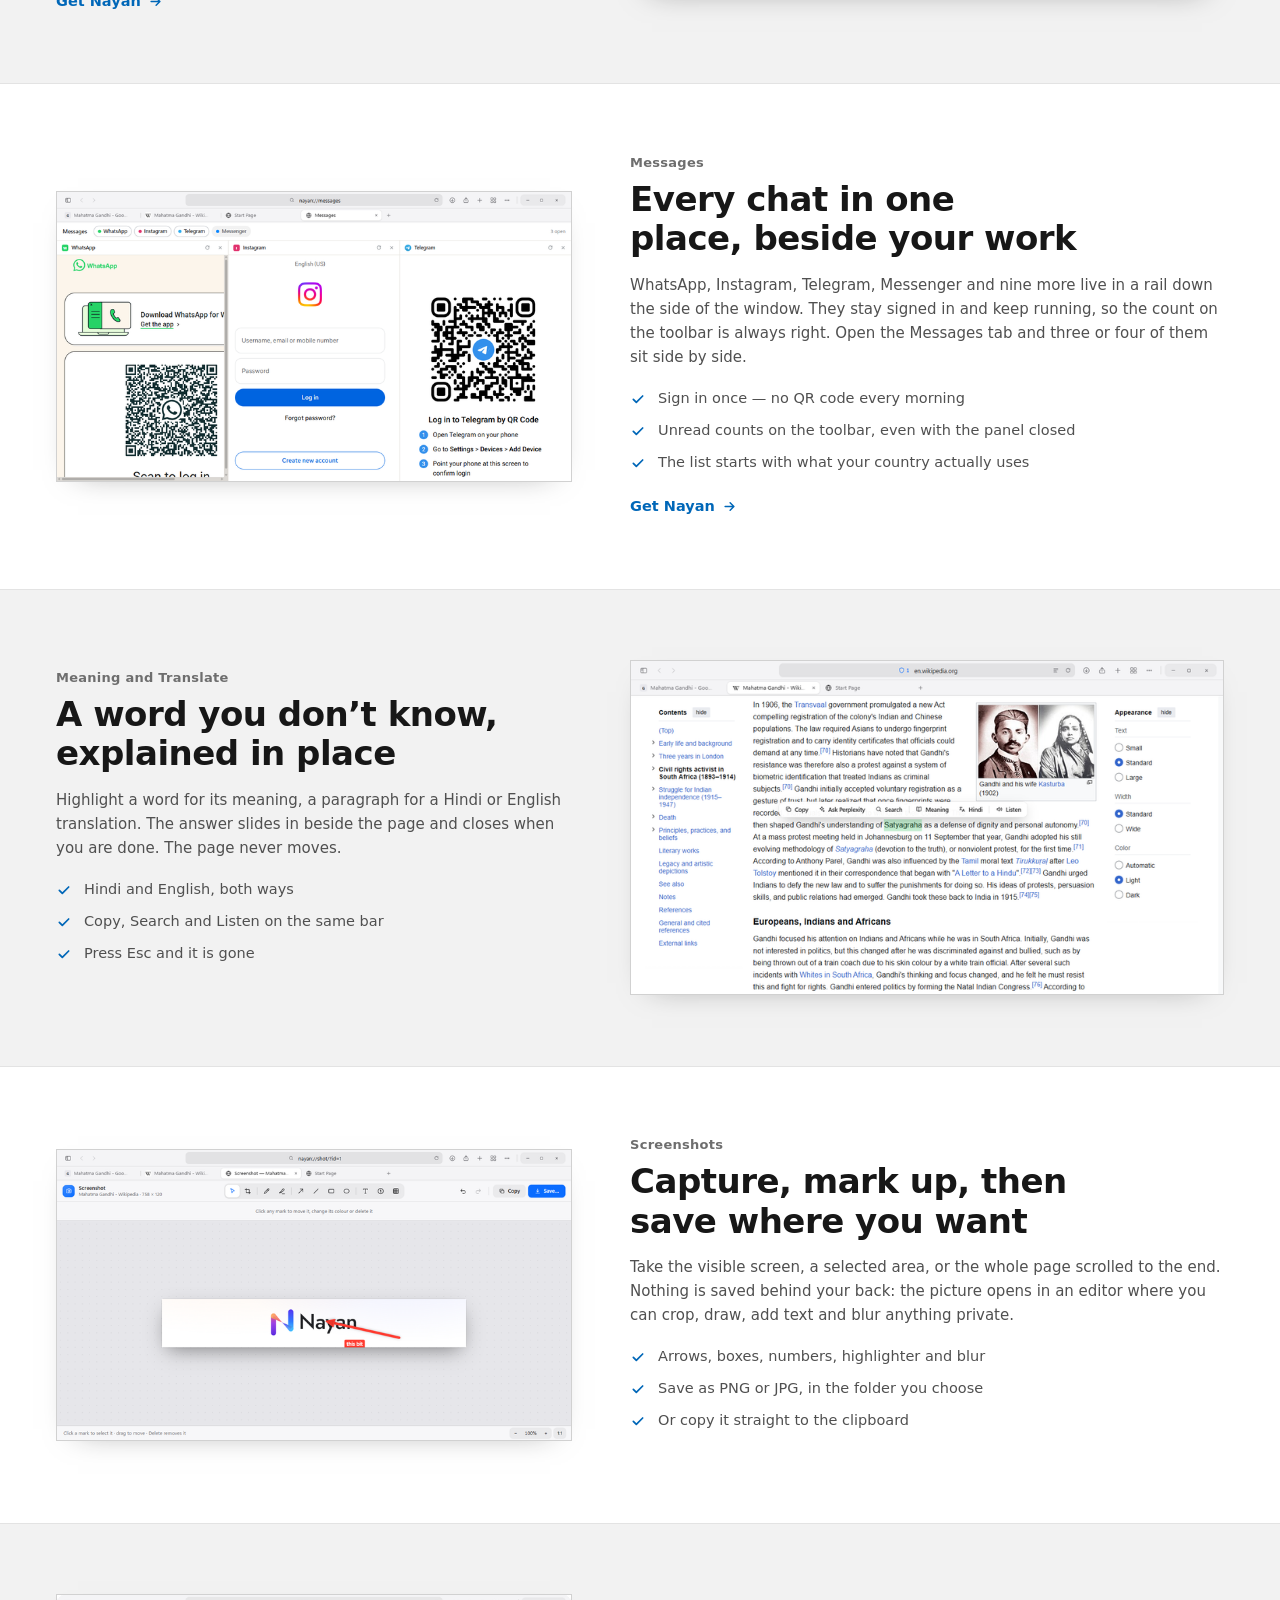
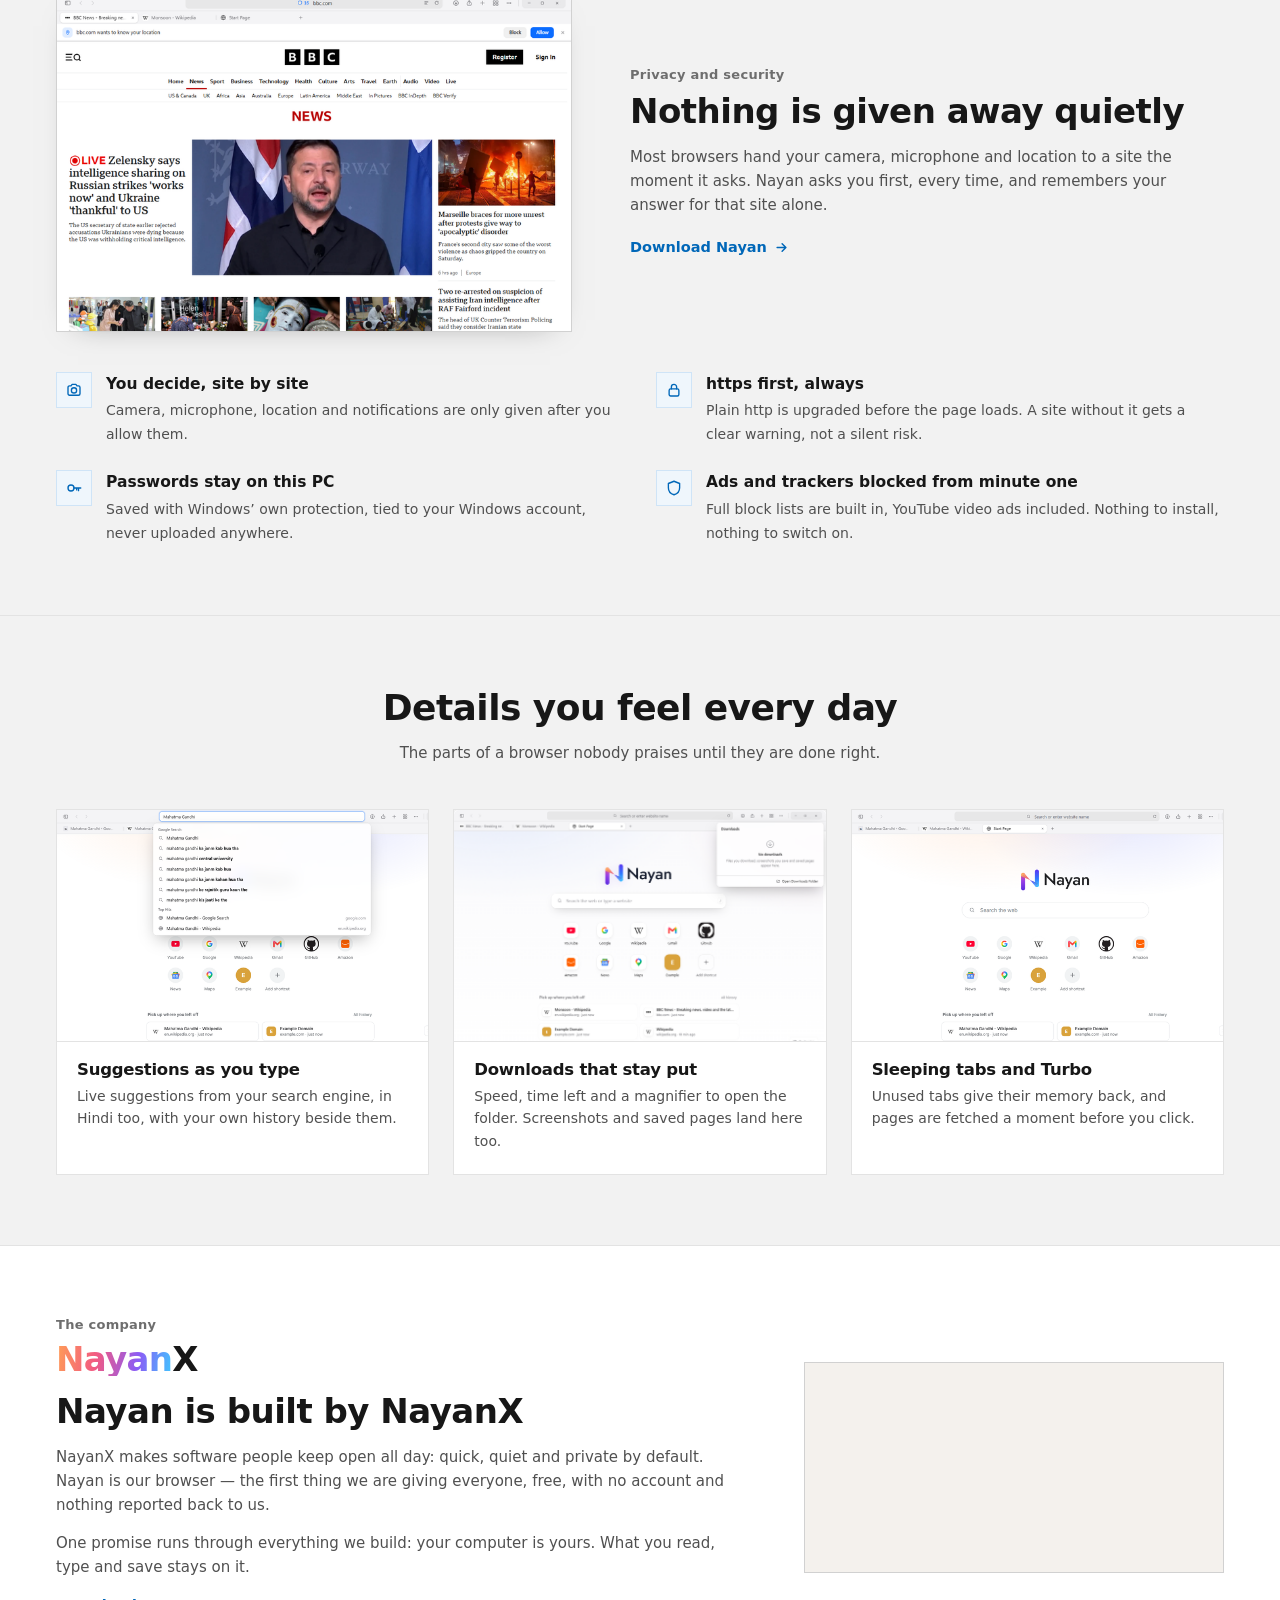
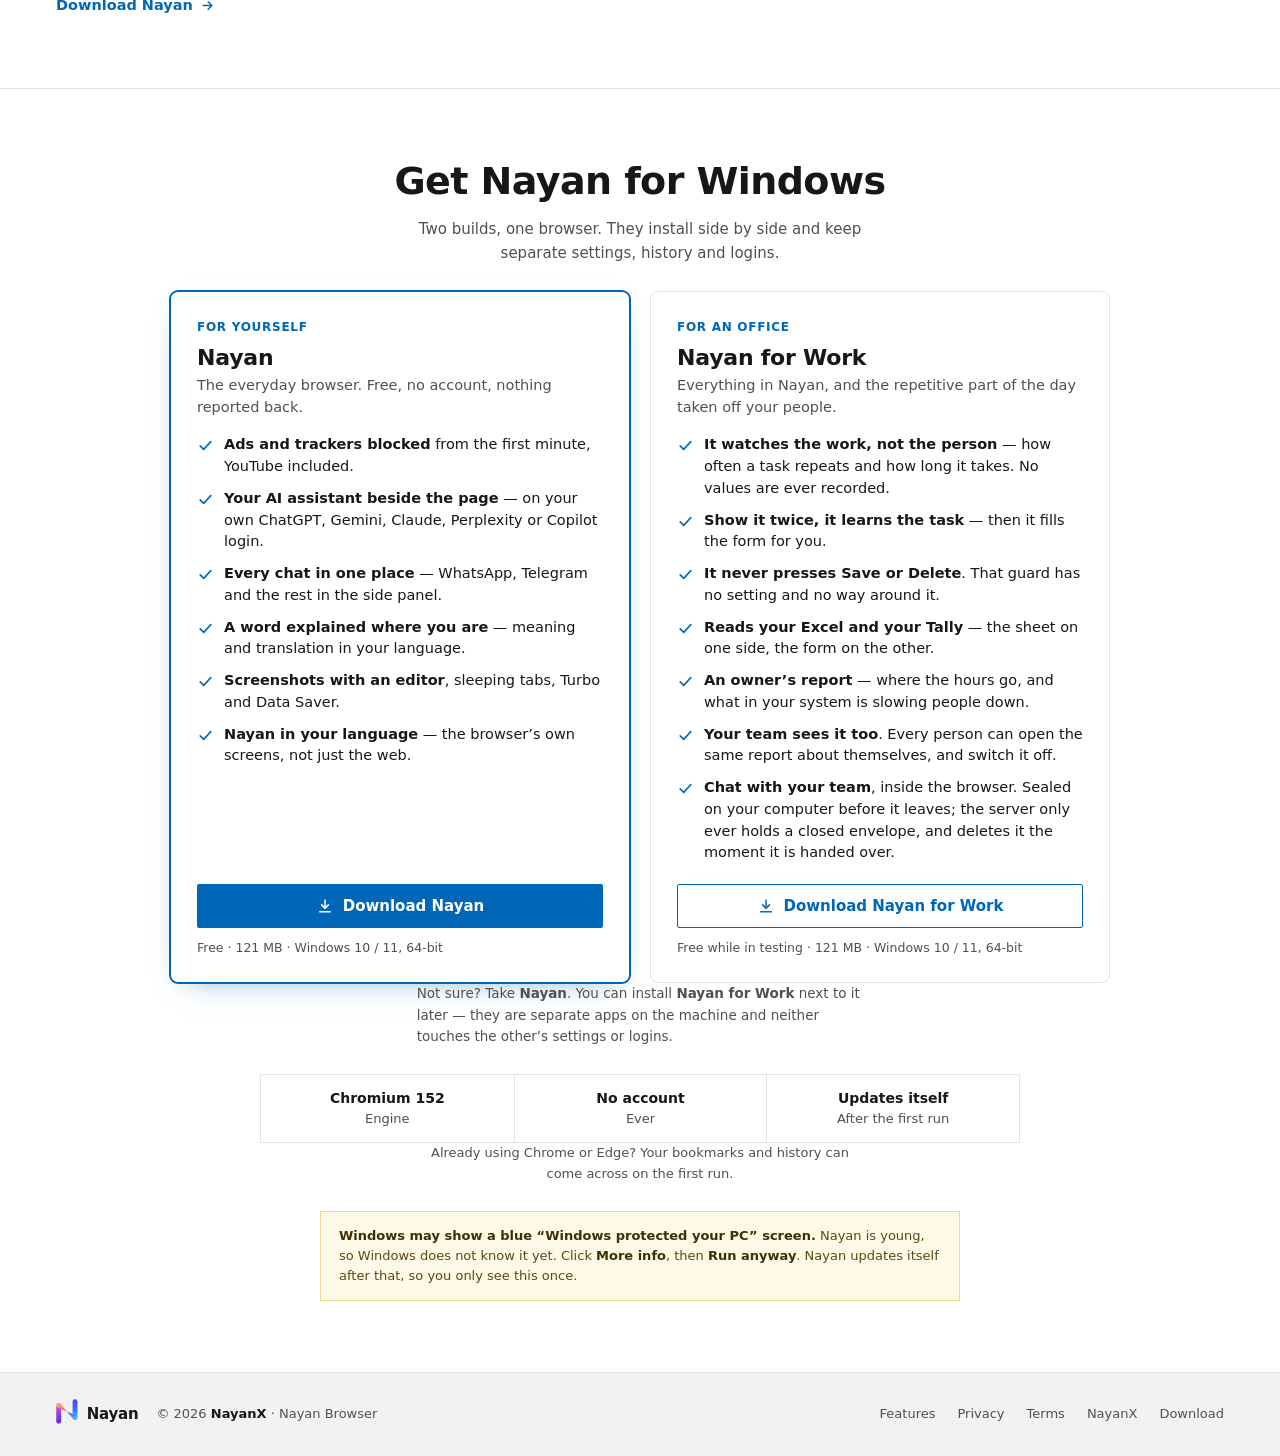
==== commit 5a112cfc: "Site: Work ke card me team chat Messenger ban gaya (plan 14) - site par bhi likha, dono jagah: chunn" ====
--- a/docs/index.html
+++ b/docs/index.html
@@ -228,6 +228,33 @@
 .pick .sz { display: block; margin-top: 10px; font-size: 12.5px; color: var(--ink-2, #616161); }
 .bothnote { max-width: 940px; margin: 18px auto 0; text-align: left; font-size: 13.5px; line-height: 1.6; color: var(--ink-2, #616161); }
 @media (max-width: 860px) { .picks { grid-template-columns: 1fr; } }
+
+/* --- Download chunne wala panna --- */
+.dlg { position: fixed; inset: 0; z-index: 90; display: none; place-items: center; padding: 20px;
+  background: rgba(23,23,23,.55); }
+.dlg.on { display: grid; }
+.dlg .sheet { width: min(760px, 100%); max-height: 90vh; overflow-y: auto; background: var(--bg);
+  border-radius: 8px; box-shadow: 0 30px 80px -20px rgba(0,0,0,.5); padding: 30px 30px 26px; }
+.dlg h3 { margin: 0 0 4px; font-size: 25px; font-weight: 600; letter-spacing: -.015em; }
+.dlg .s { margin: 0 0 20px; color: var(--ink-2, #616161); font-size: 14.5px; }
+.dlg .two { display: grid; grid-template-columns: repeat(2, minmax(0, 1fr)); gap: 16px; }
+.dlg .opt { display: flex; flex-direction: column; border: 1px solid var(--line); border-radius: 8px; padding: 20px; text-align: left; }
+.dlg .opt.on { border-color: var(--blue); box-shadow: 0 0 0 1px var(--blue); }
+.dlg .opt .kind { font-size: 11.5px; font-weight: 600; letter-spacing: .06em; text-transform: uppercase; color: var(--blue); }
+.dlg .opt h4 { margin: 7px 0 5px; font-size: 19px; font-weight: 600; }
+.dlg .opt p { margin: 0 0 14px; font-size: 14px; line-height: 1.5; color: var(--ink-2, #616161); }
+.dlg .opt ul { list-style: none; margin: 0 0 18px; padding: 0; display: flex; flex-direction: column; gap: 7px; }
+.dlg .opt li { display: flex; gap: 8px; align-items: flex-start; font-size: 13.5px; line-height: 1.45; }
+.dlg .opt li svg { width: 15px; height: 15px; flex: none; margin-top: 2px; stroke: var(--blue); fill: none; stroke-width: 2.3; stroke-linecap: round; stroke-linejoin: round; }
+.dlg .opt .btn { margin-top: auto; width: 100%; }
+.dlg .opt .btn.ghost { background: var(--bg); color: var(--blue); border-color: var(--blue); }
+.dlg .opt .btn.ghost:hover { background: var(--blue-light); color: var(--blue-dark); box-shadow: none; transform: none; }
+.dlg .sz { display: block; margin-top: 9px; font-size: 12px; color: var(--ink-2, #616161); }
+.dlg .end { display: flex; justify-content: space-between; align-items: center; margin-top: 20px; gap: 14px; flex-wrap: wrap; }
+.dlg .end p { margin: 0; font-size: 13px; color: var(--ink-2, #616161); }
+.dlg .x { border: 1px solid var(--line); border-radius: 6px; background: var(--bg); min-height: 36px; padding: 0 16px; font-size: 14px; cursor: pointer; }
+.dlg .x:hover { background: var(--band); }
+@media (max-width: 720px) { .dlg .two { grid-template-columns: 1fr; } .dlg .sheet { padding: 22px 20px 20px; } }
 </style>
 
 <div class="strip">
@@ -488,6 +515,7 @@
         <li><svg viewBox="0 0 24 24"><path d="M4.5 12.5l5 5 10-11"/></svg><span><b>Reads your Excel and your Tally</b> — the sheet on one side, the form on the other.</span></li>
         <li><svg viewBox="0 0 24 24"><path d="M4.5 12.5l5 5 10-11"/></svg><span><b>An owner’s report</b> — where the hours go, and what in your system is slowing people down.</span></li>
         <li><svg viewBox="0 0 24 24"><path d="M4.5 12.5l5 5 10-11"/></svg><span><b>Your team sees it too</b>. Every person can open the same report about themselves, and switch it off.</span></li>
+        <li><svg viewBox="0 0 24 24"><path d="M4.5 12.5l5 5 10-11"/></svg><span><b>Chat with your team</b>, inside the browser. Sealed on your computer before it leaves; the server only ever holds a closed envelope, and deletes it the moment it is handed over.</span></li>
         </ul>
         <div class="foot">
           <a class="btn ghost" href="https://github.com/nayanxtech/nayan/releases/latest/download/Nayan-for-Work-Setup.exe" data-get><svg viewBox="0 0 24 24"><path d="M12 4v11"/><path d="M7.5 10.5L12 15l4.5-4.5"/><path d="M5 19.5h14"/></svg>Download Nayan for Work</a>
@@ -518,6 +546,46 @@
     <span class="right"><a href="#features">Features</a><a href="privacy.html">Privacy</a><a href="terms.html">Terms</a><a href="#nayanx">NayanX</a><a href="#get">Download</a></span>
   </div>
 </footer>
+
+<div class="dlg" id="pick" role="dialog" aria-modal="true" aria-labelledby="pickh">
+  <div class="sheet">
+    <h3 id="pickh">Which one do you need?</h3>
+    <p class="s">Both are free. They install side by side and keep separate settings, history and logins.</p>
+    <div class="two">
+      <div class="opt on">
+        <span class="kind">For yourself</span>
+        <h4>Nayan</h4>
+        <p>The everyday browser.</p>
+        <ul>
+          <li><svg viewBox="0 0 24 24"><path d="M4.5 12.5l5 5 10-11"/></svg><span>Ads and trackers blocked from the first minute</span></li>
+          <li><svg viewBox="0 0 24 24"><path d="M4.5 12.5l5 5 10-11"/></svg><span>Your AI assistant beside the page, on your own login</span></li>
+          <li><svg viewBox="0 0 24 24"><path d="M4.5 12.5l5 5 10-11"/></svg><span>Every chat in one place</span></li>
+          <li><svg viewBox="0 0 24 24"><path d="M4.5 12.5l5 5 10-11"/></svg><span>Meaning and translation in your language</span></li>
+        </ul>
+        <a class="btn" href="https://github.com/nayanxtech/nayan/releases/latest/download/Nayan-Setup.exe" download><svg viewBox="0 0 24 24"><path d="M12 4v11"/><path d="M7.5 10.5L12 15l4.5-4.5"/><path d="M5 19.5h14"/></svg>Download Nayan</a>
+        <span class="sz">Free &middot; 121 MB &middot; Windows 10 / 11</span>
+      </div>
+      <div class="opt">
+        <span class="kind">For an office</span>
+        <h4>Nayan for Work</h4>
+        <p>Everything in Nayan, plus the repetitive part of the day.</p>
+        <ul>
+          <li><svg viewBox="0 0 24 24"><path d="M4.5 12.5l5 5 10-11"/></svg><span>Learns a task you show it twice, then fills the form</span></li>
+          <li><svg viewBox="0 0 24 24"><path d="M4.5 12.5l5 5 10-11"/></svg><span>Never presses Save or Delete — that guard cannot be opened</span></li>
+          <li><svg viewBox="0 0 24 24"><path d="M4.5 12.5l5 5 10-11"/></svg><span>Reads your Excel and your Tally</span></li>
+          <li><svg viewBox="0 0 24 24"><path d="M4.5 12.5l5 5 10-11"/></svg><span>An owner’s report: where the hours actually go</span></li>
+          <li><svg viewBox="0 0 24 24"><path d="M4.5 12.5l5 5 10-11"/></svg><span>Team chat, sealed end to end — nothing kept after it is handed over</span></li>
+        </ul>
+        <a class="btn ghost" href="https://github.com/nayanxtech/nayan/releases/latest/download/Nayan-for-Work-Setup.exe" download><svg viewBox="0 0 24 24"><path d="M12 4v11"/><path d="M7.5 10.5L12 15l4.5-4.5"/><path d="M5 19.5h14"/></svg>Download for Work</a>
+        <span class="sz">Free while in testing &middot; 121 MB</span>
+      </div>
+    </div>
+    <div class="end">
+      <p>Not sure? Take <b>Nayan</b> &mdash; you can add <b>Nayan for Work</b> later.</p>
+      <button class="x" data-pickx>Close</button>
+    </div>
+  </div>
+</div>
 
 <script>
 "use strict";
@@ -555,10 +623,20 @@
 }
 for (const v of films) v.addEventListener("click", () => { if (v.paused) v.play().catch(() => {}); else v.pause(); });
 
+/* ⚠ Har Download button ab chunne wala panna kholta hai. Sirf #get ke andar wale do
+   button seedhe file par jaate hain - wahan aadmi pehle hi chun chuka hota hai.
+   Pehle ye sab #get tak scroll karte the, aur wo panne me itna neeche hai ki chunav
+   dikhta hi nahi tha. */
+const pick = document.getElementById("pick");
+const openPick = () => { pick.classList.add("on"); document.body.style.overflow = "hidden"; };
+const closePick = () => { pick.classList.remove("on"); document.body.style.overflow = ""; };
 for (const b of document.querySelectorAll("[data-get]")) {
-  if (DOWNLOAD_URL) { b.href = DOWNLOAD_URL; b.setAttribute("download", ""); continue; }
-  b.addEventListener("click", (e) => { if (b.closest("#get")) { e.preventDefault(); toast("The download link is not set yet."); } });
+  if (b.closest("#get")) { if (DOWNLOAD_URL && !b.getAttribute("href").includes("releases")) b.href = DOWNLOAD_URL; continue; }
+  b.addEventListener("click", (e) => { e.preventDefault(); openPick(); });
 }
+pick.addEventListener("click", (e) => { if (e.target === pick || e.target.closest("[data-pickx]")) closePick(); });
+document.addEventListener("keydown", (e) => { if (e.key === "Escape") closePick(); });
+for (const a of pick.querySelectorAll("a[href]")) a.addEventListener("click", () => setTimeout(closePick, 400));
 </script>
 
 <script>
@@ -575,5 +653,6 @@
   })
   .catch(() => {});
 </script>
+
 </body>
 </html>
